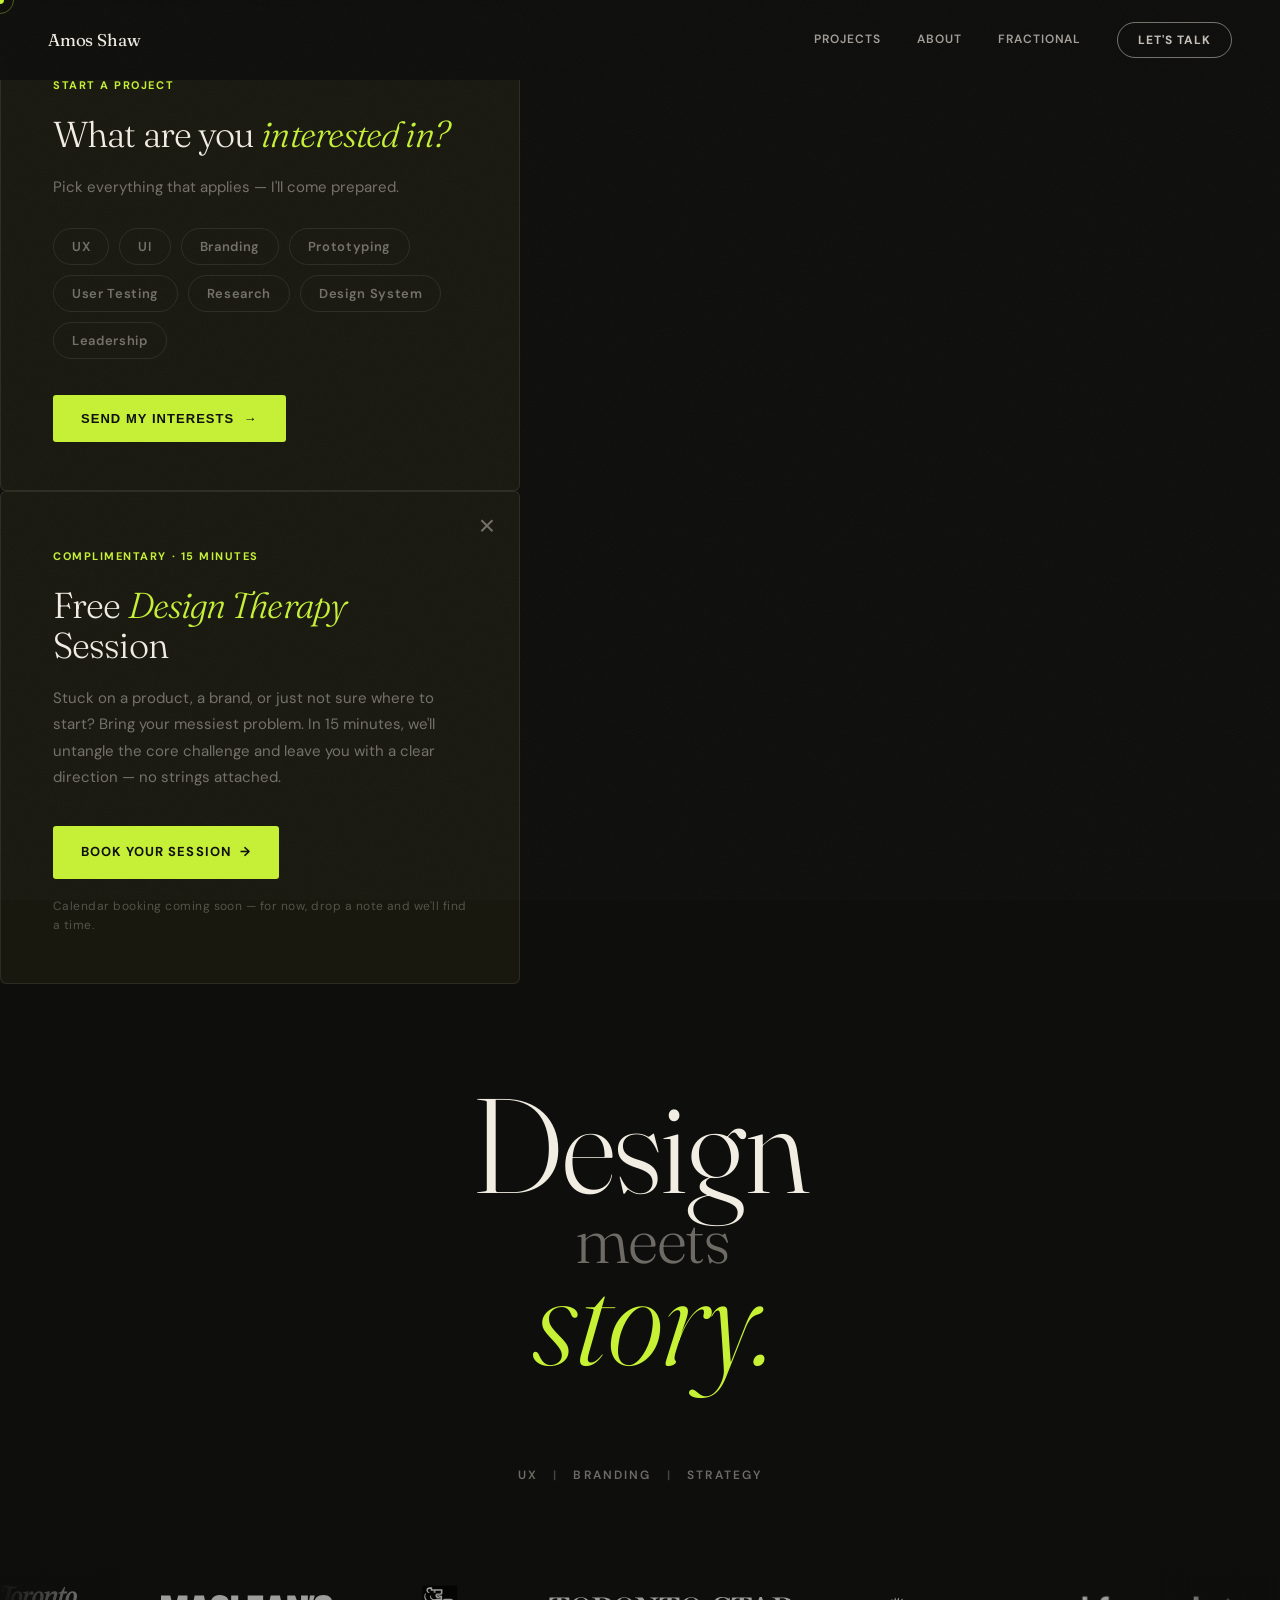
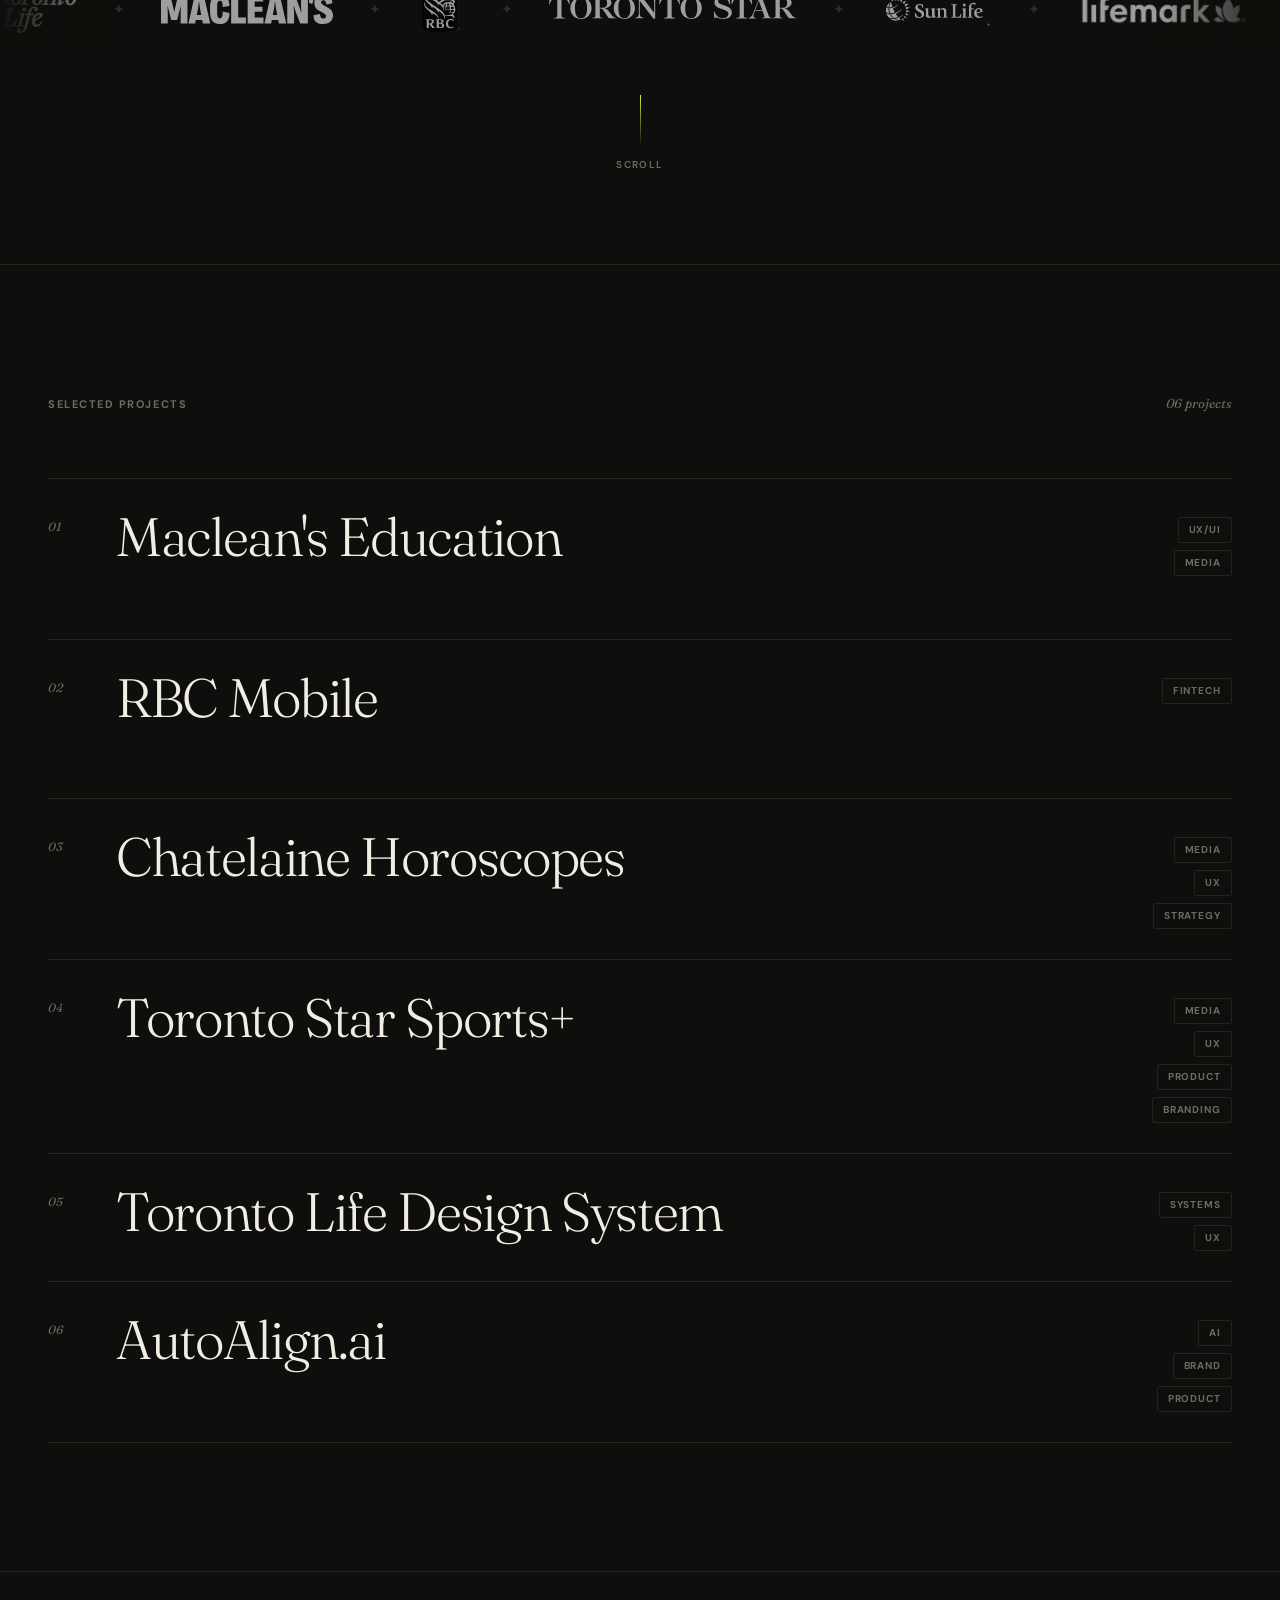
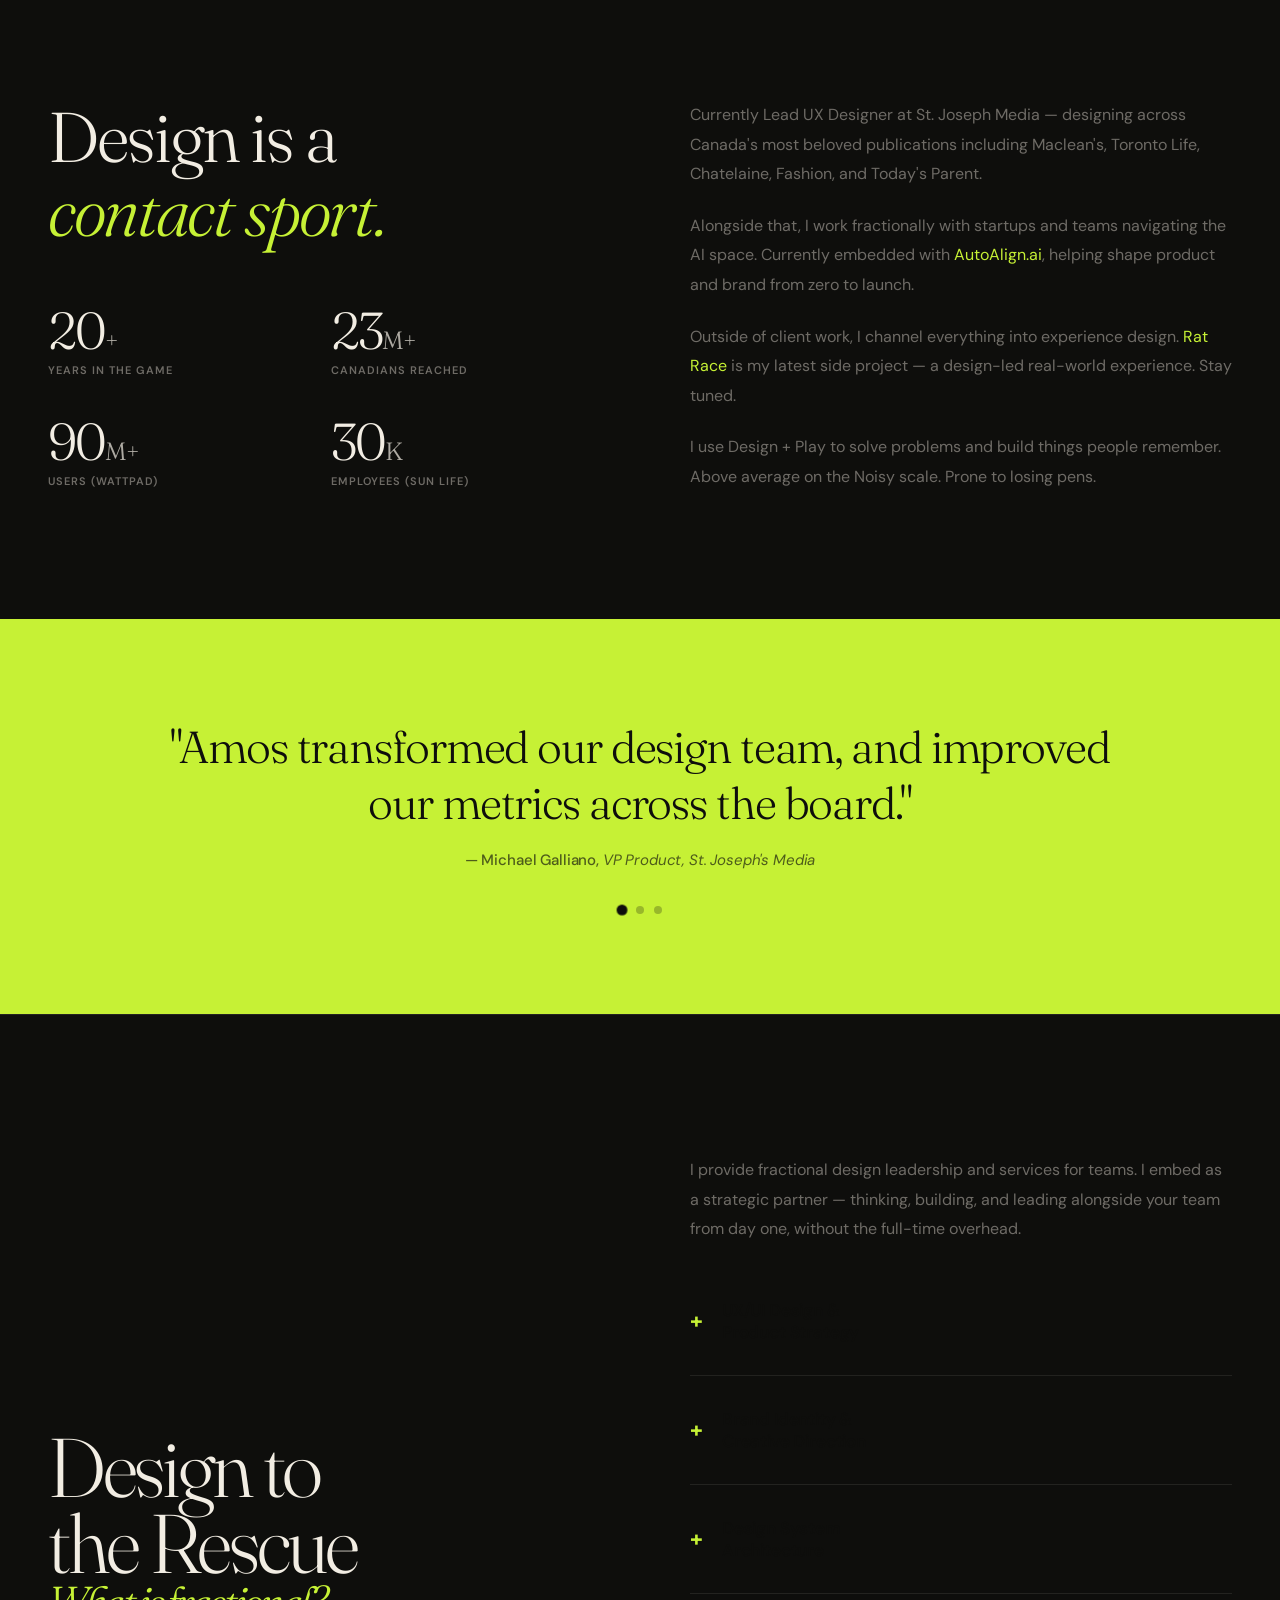
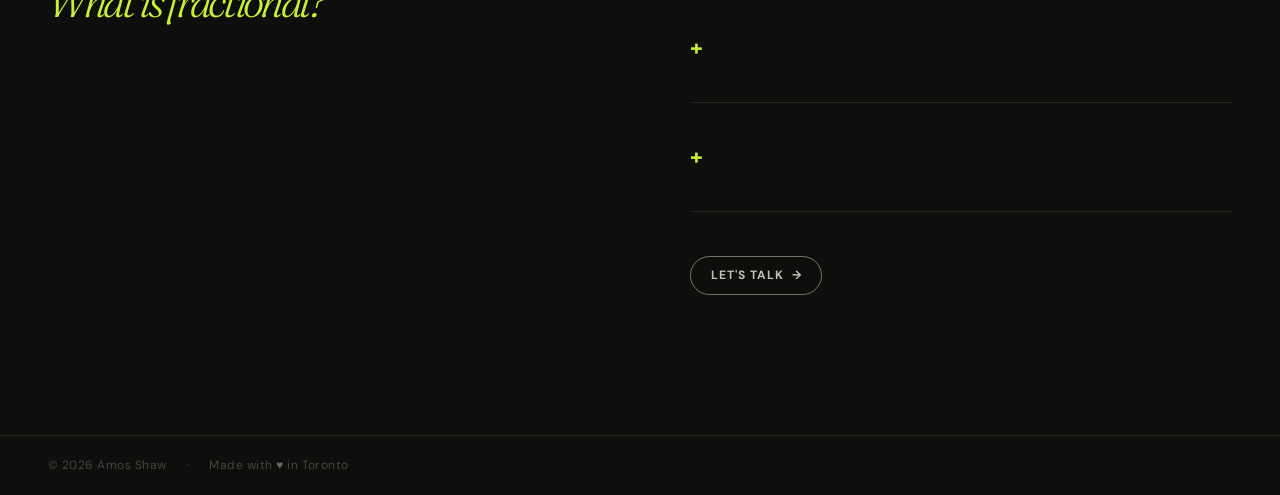
==== index.html @ 569da663 "Add files via upload" ====
<!DOCTYPE html>
<html lang="en">
<head>
  <meta charset="UTF-8">
  <meta name="viewport" content="width=device-width, initial-scale=1.0">
  <title>Amos Shaw — Design + Play</title>
  <link rel="preconnect" href="https://fonts.googleapis.com">
  <link rel="preconnect" href="https://fonts.gstatic.com" crossorigin>
  <link href="https://fonts.googleapis.com/css2?family=DM+Sans:ital,wght@0,300;0,400;0,500;0,600;0,700;1,400&family=Fraunces:ital,opsz,wght@0,9..144,200..900;1,9..144,200..900&display=swap" rel="stylesheet">

  <style>
    *, *::before, *::after { box-sizing: border-box; margin: 0; padding: 0; }

    :root {
      --bg:     #0E0E0C;
      --text:   #F2EDE3;
      --accent: #C6F135;
      --muted:  rgba(242, 237, 227, 0.42);
      --border: rgba(242, 237, 227, 0.09);
      --serif:  'Fraunces', serif;
      --sans:   'DM Sans', sans-serif;
    }

    html { scroll-behavior: smooth; }

    body {
      background: var(--bg);
      color: var(--text);
      font-family: var(--sans);
      font-size: 16px;
      line-height: 1.6;
      overflow-x: hidden;
      cursor: none;
    }

    /* ── Grain ──────────────────────────── */
    body::after {
      content: '';
      position: fixed;
      inset: 0;
      pointer-events: none;
      z-index: 9000;
      background-image: url("data:image/svg+xml,%3Csvg xmlns='http://www.w3.org/2000/svg' width='300' height='300'%3E%3Cfilter id='n'%3E%3CfeTurbulence type='fractalNoise' baseFrequency='0.85' numOctaves='4' stitchTiles='stitch'/%3E%3C/filter%3E%3Crect width='300' height='300' filter='url(%23n)' opacity='1'/%3E%3C/svg%3E");
      opacity: 0.04;
    }

    /* ── Cursor ─────────────────────────── */
    .cursor {
      width: 8px; height: 8px;
      background: var(--accent);
      border-radius: 50%;
      position: fixed; top: 0; left: 0;
      pointer-events: none;
      z-index: 9999;
      transform: translate(-50%, -50%);
      transition: width .2s, height .2s;
    }
    .cursor-ring {
      /* 25% smaller than before: 38→28, hover 60→45 */
      width: 28px; height: 28px;
      border: 1px solid rgba(198, 241, 53, 0.35);
      border-radius: 50%;
      position: fixed; top: 0; left: 0;
      pointer-events: none;
      z-index: 9998;
      transform: translate(-50%, -50%);
      transition: width .3s, height .3s, border-color .3s;
    }
    body.hovered .cursor      { width: 14px; height: 14px; }
    body.hovered .cursor-ring { width: 45px; height: 45px; border-color: var(--accent); }

    /* ── Nav ────────────────────────────── */
    nav {
      position: fixed;
      top: 0; left: 0; right: 0;
      z-index: 200;
      padding: 22px 48px;
      display: flex;
      justify-content: space-between;
      align-items: center;
      background: rgba(14,14,12,0.94);
      backdrop-filter: blur(14px);
      -webkit-backdrop-filter: blur(14px);
    }
    .nav-logo {
      font-family: var(--serif);
      font-size: 17px; font-weight: 400;
      letter-spacing: -.01em;
      color: var(--text);
      text-decoration: none;
    }
    .nav-right {
      display: flex;
      gap: 36px;
      align-items: center;
    }
    .nav-right a {
      color: rgba(242,237,227,.65);
      text-decoration: none;
      font-size: 12px; font-weight: 600;
      letter-spacing: .08em;
      text-transform: uppercase;
      transition: color .2s;
    }
    .nav-right a:hover { color: var(--text); }

    /* Hamburger — desktop hidden, mobile shown */
    .hamburger {
      display: none;
      flex-direction: column;
      justify-content: center;
      gap: 5px;
      background: none;
      border: none;
      cursor: none;
      padding: 4px;
      width: 32px; height: 32px;
    }
    .hamburger span {
      display: block;
      width: 22px; height: 1.5px;
      background: var(--text);
      transition: transform .35s cubic-bezier(.16,1,.3,1), opacity .25s;
    }
    .hamburger.open span:nth-child(1) { transform: translateY(6.5px) rotate(45deg); }
    .hamburger.open span:nth-child(2) { opacity: 0; transform: scaleX(0); }
    .hamburger.open span:nth-child(3) { transform: translateY(-6.5px) rotate(-45deg); }

    /* Mobile nav overlay */
    .mobile-nav {
      position: fixed;
      inset: 0;
      background: var(--bg);
      z-index: 190;
      display: flex;
      flex-direction: column;
      justify-content: center;
      align-items: flex-start;
      padding: 100px 40px 60px;
      gap: 8px;
      opacity: 0;
      pointer-events: none;
      transition: opacity .35s ease;
    }
    .mobile-nav.open { opacity: 1; pointer-events: all; }
    .mnav-link {
      font-family: var(--serif);
      font-size: clamp(40px, 12vw, 64px);
      font-weight: 300;
      letter-spacing: -.025em;
      line-height: 1.15;
      color: var(--text);
      text-decoration: none;
      background: none;
      border: none;
      cursor: none;
      padding: 0;
      transition: color .2s;
    }
    .mnav-link:hover { color: var(--accent); }
    .mnav-sub {
      margin-top: 40px;
      display: flex;
      flex-direction: column;
      gap: 14px;
      padding-top: 32px;
      border-top: 1px solid var(--border);
      width: 100%;
    }
    .mnav-sub-link {
      font-size: 13px; font-weight: 600;
      letter-spacing: .1em; text-transform: uppercase;
      color: var(--muted);
      text-decoration: none;
      background: none;
      border: none;
      cursor: none;
      padding: 0;
      text-align: left;
      transition: color .2s;
    }
    .mnav-sub-link:hover { color: var(--accent); }

    /* Gift box CTA */
      83%  { transform: rotate(-14deg); }
      87%  { transform: rotate(14deg); }
      91%  { transform: rotate(-9deg); }
      95%  { transform: rotate(5deg); }
      98%  { transform: rotate(-2deg); }
    }

    /* ── Modal ──────────────────────────── */
    .modal-overlay {
      position: fixed; inset: 0;
      background: rgba(14,14,12,.88);
      backdrop-filter: blur(12px);
      z-index: 8000;
      display: flex;
      align-items: center;
      justify-content: center;
      opacity: 0;
      pointer-events: none;
      transition: opacity .35s ease;
    }
    .modal-overlay.open {
      opacity: 1;
      pointer-events: all;
    }
    .modal-box {
      background: #18180F;
      border: 1px solid var(--border);
      border-radius: 6px;
      padding: 56px 52px 48px;
      max-width: 520px;
      width: 90%;
      position: relative;
      transform: translateY(20px);
      transition: transform .4s cubic-bezier(.16,1,.3,1);
    }
    .modal-overlay.open .modal-box { transform: translateY(0); }

    .modal-close {
      position: absolute; top: 20px; right: 24px;
      background: none; border: none; cursor: none;
      color: var(--muted);
      font-size: 28px; line-height: 1;
      transition: color .2s;
    }
    .modal-close:hover { color: var(--text); }

    .modal-tag {
      font-size: 11px; font-weight: 700;
      letter-spacing: .14em; text-transform: uppercase;
      color: var(--accent);
      margin-bottom: 20px;
    }
    .modal-title {
      font-family: var(--serif);
      font-size: 36px; font-weight: 300;
      letter-spacing: -.025em; line-height: 1.1;
      margin-bottom: 20px;
    }
    .modal-title em { font-style: italic; color: var(--accent); }
    .modal-body {
      font-size: 15px; color: var(--muted);
      line-height: 1.75;
      margin-bottom: 36px;
    }
    .modal-cta {
      display: inline-flex;
      align-items: center;
      gap: 12px;
      background: var(--accent);
      color: var(--bg);
      font-size: 13px; font-weight: 700;
      letter-spacing: .08em; text-transform: uppercase;
      text-decoration: none;
      padding: 16px 28px;
      border-radius: 3px;
      transition: gap .3s, transform .25s;
    }
    .modal-cta:hover { gap: 20px; transform: translateY(-2px); }
    .modal-note {
      margin-top: 18px;
      font-size: 12px;
      color: rgba(242,237,227,.28);
      letter-spacing: .04em;
    }

    /* ── Hero ───────────────────────────── */
    .hero {
      min-height: 100vh;
      position: relative;
      display: flex;
      flex-direction: column;
      justify-content: center;
      padding: 110px 48px 80px; /* top clears nav */
      max-width: 1280px;
      margin: 0 auto;
    }

    .hero-headline {
      font-family: var(--serif);
      font-weight: 300;
      letter-spacing: -.035em;
      text-align: center;
    }

    /* Each line clips its slide-up animation */
    .hero-headline .line {
      display: block;
      overflow: hidden;
      padding-bottom: 0.18em;
      margin-bottom: -0.13em;
    }
    .hero-headline .line-inner {
      display: block;
      transform: translateY(115%);
      animation: slideUp .9s cubic-bezier(.16,1,.3,1) forwards;
    }
    .hero-headline .line:nth-child(1) .line-inner { animation-delay: .1s; }
    .hero-headline .line:nth-child(2) .line-inner { animation-delay: .24s; }
    .hero-headline .line:nth-child(3) .line-inner { animation-delay: .38s; }

    @keyframes slideUp { to { transform: translateY(0); } }

    /* "Design" and the spinning word — big */
    .line-big { font-size: clamp(64px, 10.5vw, 148px); line-height: .88; }

    /* "meets" — pull hard against Design, shift right */
    .line-meets {
      font-size: clamp(32px, 5vw, 72px);
      line-height: .9;
      color: var(--muted);
      margin-top: calc(-0.3em + 8px);
    }
    .line-meets .line-inner { padding-left: 24px; }

    /* Third line (animated word) — pull up tight under meets, shift right */
    .hero-headline .line:nth-child(3) { margin-top: -0.22em; }
    .hero-headline .line:nth-child(3) .line-inner { padding-left: 24px; }

    /* Hero tagline — sits flush under the animated word */
    .hero-tagline {
      font-size: 12px;
      font-weight: 600;
      letter-spacing: .18em;
      text-transform: uppercase;
      color: var(--muted);
      margin-top: 14px;
      text-align: center;
      opacity: 0;
      animation: fadeIn .8s ease .7s forwards;
    }
    .hero-tagline span { color: rgba(242,237,227,.25); margin: 0 10px; }

    /* Rotating word */
    .word-spin {
      display: inline-block;
      overflow: hidden;
      /* 1.45em gives y/g/p descenders full room */
      height: 1.45em;
      vertical-align: bottom;
    }
    .word-spin-track {
      display: flex;
      flex-direction: column;
    }
    .word-spin-track span {
      display: block;
      /* must match .word-spin height so pixel-based JS translation is accurate */
      height: 1.45em;
      font-style: italic;
      color: var(--accent);
      line-height: 1;
      padding-top: 0;
    }

    /* ── Hero scroll prompt ─────────────── */
    .hero-scroll {
      display: flex;
      flex-direction: column;
      align-items: center;
      gap: 10px;
      margin-top: 48px;
      color: var(--muted);
      font-size: 10px;
      font-weight: 600;
      letter-spacing: .14em;
      text-transform: uppercase;
      opacity: 0;
      animation: fadeIn .8s ease 1s forwards;
    }
    .scroll-bar {
      width: 1px;
      height: 52px;
      background: linear-gradient(to bottom, var(--accent), transparent);
      animation: grow 2.2s ease-in-out infinite;
    }
    @keyframes grow {
      0%, 100% { transform: scaleY(1); opacity: .5; }
      50%       { transform: scaleY(1.4); opacity: 1; }
    }
    @keyframes fadeIn { to { opacity: 1; } }

    /* ── External link button ───────────── */
    .work-ext {
      display: inline-flex;
      align-items: center;
      justify-content: center;
      width: 36px; height: 36px;
      border: 1px solid var(--border);
      border-radius: 50%;
      color: var(--muted);
      text-decoration: none;
      font-size: 15px;
      line-height: 1;
      margin-top: 8px;
      transition: background .25s, border-color .25s, color .25s, transform .25s;
      flex-shrink: 0;
    }
    .work-ext:hover,
    .work-item:hover .work-ext {
      background: var(--accent);
      border-color: var(--accent);
      color: var(--bg);
      transform: rotate(-45deg);
    }

    /* ── Layout helpers ─────────────────── */
    .wrap {
      max-width: 1280px;
      margin: 0 auto;
      padding: 0 48px;
    }

    section {
      padding: 128px 0;
      border-top: 1px solid var(--border);
    }

    .section-head {
      display: flex;
      justify-content: space-between;
      align-items: baseline;
      margin-bottom: 64px;
    }
    .section-label {
      font-size: 11px; font-weight: 700;
      letter-spacing: .14em; text-transform: uppercase;
      color: var(--muted);
    }
    .section-aside {
      font-family: var(--serif);
      font-size: 13px; font-style: italic;
      color: var(--muted);
    }

    /* ── Projects list ──────────────────── */
    .work-list { list-style: none; }

    .work-item {
      position: relative;
      border-top: 1px solid var(--border);
      padding: 30px 0;
      display: grid;
      grid-template-columns: 44px 1fr auto;
      gap: 24px;
      align-items: start;
      transition: border-color .35s;
      overflow: hidden;
    }
    .work-item:last-child { border-bottom: 1px solid var(--border); }

    .work-item::before {
      content: '';
      position: absolute; inset: 0;
      background: linear-gradient(100deg, rgba(198,241,53,.04) 0%, transparent 60%);
      opacity: 0;
      transition: opacity .4s;
    }
    .work-item:hover { border-color: rgba(198, 241, 53, .25); }
    .work-item:hover::before { opacity: 1; }

    .work-num {
      font-family: var(--serif);
      font-size: 12px; font-style: italic;
      color: var(--muted);
      padding-top: 8px;
    }

    .work-name {
      font-family: var(--serif);
      font-size: clamp(30px, 4.5vw, 54px);
      font-weight: 300;
      letter-spacing: -.025em; line-height: 1.05;
      transition: color .3s;
    }
    .work-item:hover .work-name { color: var(--accent); }

    .work-blurb {
      font-size: 14px;
      color: var(--muted);
      max-width: 520px; line-height: 1.65;
      max-height: 0; overflow: hidden;
      opacity: 0;
      transition: max-height .45s ease, opacity .35s ease, margin .35s ease;
    }
    .work-item:hover .work-blurb {
      max-height: 80px;
      opacity: 1;
      margin-top: 14px;
    }

    /* Metric bar — accent bg, dark text */
    .work-stat {
      display: inline-flex;
      align-items: center;
      font-size: 12px; font-weight: 700;
      letter-spacing: .05em;
      background: var(--accent);
      color: var(--bg);
      padding: 5px 13px;
      border-radius: 3px;
      margin-top: 12px;
      opacity: 0;
      transform: translateY(6px);
      text-decoration: none;
      transition: opacity .35s ease .1s, transform .35s ease .1s, background .2s, color .2s;
    }
    .work-item:hover .work-stat { opacity: 1; transform: translateY(0); }
    /* Linked variant — "View Case Study" */
    a.work-stat:hover { background: var(--text); color: var(--bg); }

    .work-tags {
      display: flex; flex-direction: column;
      gap: 7px; padding-top: 8px;
      align-items: flex-end;
    }
    .tag {
      font-size: 10px; font-weight: 700;
      letter-spacing: .09em; text-transform: uppercase;
      color: var(--muted);
      border: 1px solid var(--border);
      padding: 4px 10px; border-radius: 2px;
      transition: color .3s, border-color .3s;
    }
    .work-item:hover .tag { color: var(--accent); border-color: rgba(198,241,53,.3); }

    /* ── About ──────────────────────────── */
    .about-grid {
      display: grid;
      grid-template-columns: 1fr 1fr;
      gap: 100px;
      align-items: start;
    }
    .about-hed {
      font-family: var(--serif);
      font-size: clamp(38px, 5.5vw, 72px);
      font-weight: 300; line-height: 1.05;
      letter-spacing: -.03em;
    }
    .about-hed em { font-style: italic; color: var(--accent); }

    .stats {
      margin-top: 56px;
      display: grid;
      grid-template-columns: 1fr 1fr;
      gap: 36px 24px;
    }
    .stat-n {
      font-family: var(--serif);
      font-size: 52px; font-weight: 300;
      letter-spacing: -.04em; line-height: 1;
    }
    .stat-n .stat-unit {
      font-size: 0.48em;
      letter-spacing: -.02em;
      vertical-align: baseline;
      opacity: 0.7;
    }
    .stat-l {
      font-size: 11px; font-weight: 600;
      letter-spacing: .09em; text-transform: uppercase;
      color: var(--muted); margin-top: 6px;
    }

    .about-body {
      font-size: 16px; color: var(--muted);
      line-height: 1.85;
    }
    .about-body p + p { margin-top: 22px; }
    .about-body strong { color: var(--text); font-weight: 600; }
    .about-intro {
      font-family: var(--serif);
      font-size: clamp(18px, 2vw, 22px);
      font-weight: 300; font-style: italic;
      line-height: 1.55; letter-spacing: -.01em;
      color: var(--text);
      margin-bottom: 28px;
    }

    /* ── Fractional section ─────────────── */
    #studio {
      display: flex;
      align-items: center;
      min-height: 80vh;
      padding: 140px 0;
    }
    #studio .wrap { width: 100%; }
    .studio-layout {
      display: grid;
      grid-template-columns: 1fr 1fr;
      gap: 100px;
      align-items: center;
    }
    .studio-hed {
      font-family: var(--serif);
      font-size: clamp(44px, 6.5vw, 88px);
      font-weight: 300;
      letter-spacing: -.04em; line-height: .92;
    }
    .studio-hed span {
      display: block;
      font-style: italic;
      color: var(--accent);
      font-size: .52em;
    }
    .studio-body {
      font-size: 16px; color: var(--muted);
      line-height: 1.85;
    }
    .services {
      margin-top: 36px;
      list-style: none;
      display: flex; flex-direction: column;
      gap: 14px;
    }
    .services li {
      display: flex;
      align-items: baseline;
      gap: 14px;
      font-size: 15px; color: var(--muted);
      border-bottom: 1px solid var(--border);
      padding-bottom: 14px;
      transition: color .25s;
    }
    .services li:hover { color: var(--text); }
    .services li .plus { color: var(--accent); font-weight: 800; }

    .cta-btn {
      display: inline-flex;
      align-items: center;
      gap: 10px;
      margin-top: 44px;
      font-family: var(--sans);
      font-size: 12px; font-weight: 700;
      letter-spacing: .08em; text-transform: uppercase;
      color: rgba(242,237,227,.8);
      background: none;
      border: 1px solid rgba(242,237,227,.45);
      padding: 9px 20px; border-radius: 100px;
      text-decoration: none;
      cursor: none;
      transition: border-color .25s, color .25s, background .25s, gap .25s;
    }
    .cta-btn:hover {
      border-color: var(--accent);
      color: var(--bg);
      background: var(--accent);
      gap: 14px;
    }

    /* ── Testimonial ────────────────────── */
    .testimonial-section {
      background: var(--accent);
      padding: 100px 0;
      border-top: none;
    }
    .testimonial-inner {
      /* 120px on large screens, scales down gracefully, min 24px on mobile */
      padding: 0 clamp(24px, 10vw, 120px);
      text-align: center;
    }
    .testimonial-quote {
      font-family: var(--serif);
      font-size: clamp(24px, 3.5vw, 48px);
      font-weight: 300;
      letter-spacing: -.025em;
      line-height: 1.25;
      color: var(--bg);
      quotes: none;
      margin-bottom: 36px;
    }
    .t-name {
      display: block;
      font-size: 18px;
      font-weight: 700;
      letter-spacing: -.01em;
      color: var(--bg);
    }
    .t-title {
      display: block;
      font-size: 13px;
      font-weight: 500;
      letter-spacing: .05em;
      color: rgba(14,14,12,.6);
      margin-top: 4px;
    }
    .t-company {
      display: block;
      font-family: var(--serif);
      font-size: 22px;
      font-weight: 400;
      font-style: italic;
      letter-spacing: -.015em;
      color: var(--bg);
      margin-top: 14px;
    }

    /* ── Testimonial Carousel ───────────── */
    .testimonial-carousel { position: relative; }
    .t-slide {
      display: none;
      animation: tFadeIn .5s ease forwards;
    }
    .t-slide.active { display: block; }
    @keyframes tFadeIn {
      from { opacity: 0; transform: translateY(8px); }
      to   { opacity: 1; transform: translateY(0); }
    }
    .t-attr {
      display: block;
      font-family: var(--sans);
      font-size: 15px;
      font-weight: 500;
      letter-spacing: -.01em;
      color: rgba(14,14,12,.65);
      margin-top: 20px;
    }
    .t-attr em { font-style: italic; font-weight: 400; }
    .t-dots {
      display: flex;
      gap: 10px;
      justify-content: center;
      margin-top: 32px;
    }
    .t-dot {
      width: 8px; height: 8px;
      border-radius: 50%;
      background: rgba(14,14,12,.25);
      border: none;
      cursor: pointer;
      padding: 0;
      transition: background .3s, transform .3s;
    }
    .t-dot.active {
      background: var(--bg);
      transform: scale(1.35);
    }

    /* ── Fractional Services ────────────── */
    .service-item { list-style: none; border-bottom: 1px solid rgba(14,14,12,.15); }
    .service-item:first-child { border-top: 1px solid rgba(14,14,12,.15); }
    .service-toggle {
      width: 100%;
      display: flex;
      align-items: center;
      gap: 12px;
      background: none;
      border: none;
      color: var(--bg);
      font-family: var(--sans);
      font-size: 17px;
      font-weight: 600;
      letter-spacing: -.01em;
      padding: 18px 0;
      cursor: pointer;
      text-align: left;
      transition: opacity .2s;
    }
    .service-toggle:hover { opacity: .7; }
    .service-toggle .plus {
      font-size: 22px;
      font-weight: 300;
      line-height: 1;
      color: var(--bg);
      transition: transform .3s, color .3s;
      display: inline-block;
      width: 20px;
      flex-shrink: 0;
    }
    .service-item.open .plus { transform: rotate(45deg); }
    .service-detail {
      max-height: 0;
      overflow: hidden;
      transition: max-height .4s ease, padding .3s ease;
      padding-bottom: 0;
    }
    .service-item.open .service-detail {
      max-height: 200px;
      padding-bottom: 20px;
    }
    .service-detail p {
      font-size: 15px;
      line-height: 1.65;
      color: rgba(14,14,12,.8);
      margin-bottom: 10px;
    }
    .service-output {
      display: inline-block;
      font-size: 12px;
      font-weight: 600;
      letter-spacing: .06em;
      text-transform: uppercase;
      color: var(--bg);
      opacity: .5;
    }

    /* ── Footer ─────────────────────────── */
    footer {
      border-top: 1px solid var(--border);
      padding: 20px 0;
    }
    .footer-line {
      display: flex;
      gap: 20px;
      align-items: center;
      flex-wrap: wrap;
      font-size: 12px;
      color: rgba(242,237,227,.25);
      letter-spacing: .04em;
    }
    .footer-heart { color: rgba(242,237,227,.4); }

    /* ── Scroll reveal ──────────────────── */
    .reveal {
      opacity: 0;
      transform: translateY(28px);
      transition: opacity .8s ease, transform .8s ease;
    }
    .reveal.in { opacity: 1; transform: none; }

    /* ── Let's Talk button ──────────────── */
    .lets-talk-btn {
      background: none;
      border: 1px solid rgba(242,237,227,.45);
      color: rgba(242,237,227,.8);
      padding: 9px 20px;
      border-radius: 100px;
      font-family: var(--sans);
      font-size: 12px; font-weight: 700;
      letter-spacing: .08em; text-transform: uppercase;
      cursor: none;
      transition: border-color .25s, color .25s, background .25s;
    }
    .lets-talk-btn:hover {
      border-color: var(--accent);
      color: var(--bg);
      background: var(--accent);
    }

    /* ── Intake form ────────────────────── */
    .intake-grid {
      display: flex;
      flex-wrap: wrap;
      gap: 10px;
      margin: 28px 0 36px;
    }
    .itag {
      background: none;
      border: 1px solid var(--border);
      color: var(--muted);
      padding: 9px 18px;
      border-radius: 100px;
      font-family: var(--sans);
      font-size: 13px; font-weight: 600;
      letter-spacing: .05em;
      cursor: none;
      transition: border-color .2s, color .2s, background .2s;
    }
    .itag:hover  { border-color: rgba(198,241,53,.4); color: var(--text); }
    .itag.on     { background: var(--accent); border-color: var(--accent); color: var(--bg); }
    .intake-confirm {
      display: none;
      text-align: center;
      padding: 20px 0 8px;
    }
    .intake-confirm .confirm-icon { font-size: 40px; margin-bottom: 16px; }
    .intake-confirm h3 {
      font-family: var(--serif);
      font-size: 28px; font-weight: 300;
      letter-spacing: -.02em; margin-bottom: 10px;
    }
    .intake-confirm h3 em { font-style: italic; color: var(--accent); }
    .intake-confirm p { font-size: 14px; color: var(--muted); line-height: 1.7; }
    .intake-error {
      font-size: 12px; color: #ff6b6b;
      margin-top: -24px; margin-bottom: 16px;
      display: none;
    }

    /* ── Logo ticker ────────────────────── */
    .logo-ticker {
      width: 100vw;
      position: relative;
      left: 50%;
      transform: translateX(-50%);
      overflow: hidden;
      margin-top: 86px;
      padding: 14px 0;
      opacity: 0;
      animation: fadeIn .8s ease .9s forwards;
    }
    .logo-ticker::before,
    .logo-ticker::after {
      content: '';
      position: absolute;
      top: 0; bottom: 0;
      width: 120px;
      z-index: 2;
      pointer-events: none;
    }
    .logo-ticker::before {
      left: 0;
      background: linear-gradient(to right, var(--bg), transparent);
    }
    .logo-ticker::after {
      right: 0;
      background: linear-gradient(to left, var(--bg), transparent);
    }
    .logo-track {
      display: flex;
      align-items: center;
      gap: 0;
      width: max-content;
      animation: tickerRoll 28s linear infinite;
    }
    .logo-track:hover { animation-play-state: paused; }
    @keyframes tickerRoll {
      0%   { transform: translateX(0); }
      100% { transform: translateX(-50%); }
    }
    .logo-link {
      display: flex;
      align-items: center;
      flex-shrink: 0;
      text-decoration: none;
    }
    .logo-link:hover .logo-item { opacity: 1; }
    .logo-item {
      height: 38px;
      width: auto;
      flex-shrink: 0;
      display: block;
      opacity: 0.6;
      transition: opacity .25s;
    }
    .logo-sep {
      color: rgba(242,237,227,.15);
      font-size: 14px;
      flex-shrink: 0;
      margin: 0 36px;
    }

    /* ── Work actions (dual buttons) ────── */
    .work-actions {
      display: flex;
      flex-wrap: wrap;
      gap: 8px;
      margin-top: 12px;
      opacity: 0;
      transform: translateY(6px);
      transition: opacity .35s ease .1s, transform .35s ease .1s;
    }
    .work-item:hover .work-actions { opacity: 1; transform: translateY(0); }
    /* Stat inside actions — reset its own animation since parent handles it */
    .work-actions .work-stat {
      margin-top: 0;
      opacity: 1;
      transform: none;
      transition: background .2s, color .2s, border-color .2s;
    }
    .work-stat--ghost {
      background: none !important;
      border: 1px solid rgba(198,241,53,.45);
      color: var(--accent) !important;
    }
    .work-stat--ghost:hover {
      background: rgba(198,241,53,.12) !important;
    }

    /* ── Mobile ─────────────────────────── */
    @media (max-width: 768px) {
      nav { padding: 18px 24px; }
      .nav-right { display: none; }
      .hamburger { display: flex; }
      .hero {
        justify-content: flex-start;
        padding: 210px 24px 100px;
      }
      .hero-scroll {
        position: absolute;
        bottom: 36px;
        left: 0; right: 0;
        align-items: center;
        margin-top: 0;
      }
      .wrap { padding: 0 24px; }
      section { padding: 88px 0; }
      .about-grid, .studio-layout { grid-template-columns: 1fr; gap: 52px; }
      .work-item { grid-template-columns: 36px 1fr; }
      .work-tags { display: none; }
      .testimonial-inner { padding: 0 clamp(16px, 6vw, 80px); }
    }
  </style>
</head>
<body>

  <div class="cursor"      id="cursor"></div>
  <div class="cursor-ring" id="ring"></div>

  <!-- ── Intake Modal ──────────────────── -->
  <div class="modal-overlay" id="intakeModal">
    <div class="modal-box">
      <button class="modal-close" id="intakeClose" aria-label="Close">×</button>

      <!-- Form state -->
      <div id="intakeForm">
        <p class="modal-tag">Start a Project</p>
        <h2 class="modal-title">What are you <em>interested in?</em></h2>
        <p class="modal-body" style="margin-bottom:0">Pick everything that applies — I'll come prepared.</p>
        <div class="intake-grid">
          <button class="itag">UX</button>
          <button class="itag">UI</button>
          <button class="itag">Branding</button>
          <button class="itag">Prototyping</button>
          <button class="itag">User Testing</button>
          <button class="itag">Research</button>
          <button class="itag">Design System</button>
          <button class="itag">Leadership</button>
        </div>
        <p class="intake-error" id="intakeError">Please select at least one area.</p>
        <button class="modal-cta" id="intakeSubmit" style="border:none;cursor:none;">
          Send my interests &nbsp;→
        </button>
      </div>

      <!-- Confirmation state -->
      <div class="intake-confirm" id="intakeConfirm">
        <div class="confirm-icon">✦</div>
        <h3>You're in good <em>hands.</em></h3>
        <p>Your email client should be open — just hit send and I'll be in touch within 24 hours. Looking forward to it.</p>
      </div>
    </div>
  </div>

  <!-- ── Design Therapy Modal ─────────── -->
  <div class="modal-overlay" id="modal">
    <div class="modal-box">
      <button class="modal-close" id="modalClose" aria-label="Close">×</button>
      <p class="modal-tag">Complimentary · 15 Minutes</p>
      <h2 class="modal-title">Free <em>Design Therapy</em> Session</h2>
      <p class="modal-body">
        Stuck on a product, a brand, or just not sure where to start? Bring your messiest problem. In 15 minutes, we'll untangle the core challenge and leave you with a clear direction — no strings attached.
      </p>
      <a href="mailto:amos@warshawskis.com?subject=Design%20Therapy%20Session&body=Hi%20Amos%2C%20I%27d%20love%20to%20book%20a%20free%2015-min%20Design%20Therapy%20session!" class="modal-cta">
        Book your session &nbsp;→
      </a>
      <p class="modal-note">Calendar booking coming soon — for now, drop a note and we'll find a time.</p>
    </div>
  </div>

  <!-- ── Mobile nav overlay ───────────── -->
  <div class="mobile-nav" id="mobileNav">
    <a href="#work"   class="mnav-link" data-close>Projects</a>
    <a href="#about"  class="mnav-link" data-close>About</a>
    <a href="#studio" class="mnav-link" data-close>Fractional</a>
    <div class="mnav-sub">
      <button class="mnav-sub-link" id="mobileLetsTalk" data-close>Let's Talk →</button>
    </div>
  </div>

  <!-- ── Nav ──────────────────────────── -->
  <nav>
    <a href="#" class="nav-logo">Amos Shaw</a>
    <div class="nav-right">
      <a href="#work">Projects</a>
      <a href="#about">About</a>
      <a href="#studio">Fractional</a>
      <button class="lets-talk-btn" id="letsTalkBtn" aria-label="Start a project">Let's Talk</button>
    </div>
    <button class="hamburger" id="hamburger" aria-label="Menu">
      <span></span><span></span><span></span>
    </button>
  </nav>

  <!-- ── Hero ─────────────────────────── -->
  <div class="hero">
    <h1 class="hero-headline">
      <span class="line line-big">
        <span class="line-inner">Design</span>
      </span>
      <span class="line line-meets">
        <span class="line-inner">meets</span>
      </span>
      <span class="line line-big">
        <span class="line-inner">
          <span class="word-spin" id="spinner" aria-label="play">
            <span class="word-spin-track" id="spinTrack">
              <span>play.</span>
              <span>story.</span>
              <span>craft.</span>
              <span>care.</span>
              <span>play.</span><!-- duplicate for seamless reset -->
            </span>
          </span>
        </span>
      </span>
    </h1>

    <p class="hero-tagline">UX <span>|</span> Branding <span>|</span> Strategy</p>

    <!-- Logo ticker -->
    <div class="logo-ticker" aria-hidden="true">
      <div class="logo-track">
        <!-- set 1 -->
        <a class="logo-link" href="https://torontolife.com" target="_blank" rel="noopener"><img class="logo-item" style="height:48px" src="[data-uri]" alt="Toronto Life"></a><span class="logo-sep">✦</span>
        <a class="logo-link" href="https://macleans.ca" target="_blank" rel="noopener"><img class="logo-item" style="height:29px" src="[data-uri]" alt="Maclean's"></a><span class="logo-sep">✦</span>
        <a class="logo-link" href="https://www.rbc.com" target="_blank" rel="noopener"><img class="logo-item" style="height:48px" src="[data-uri]" alt="RBC"></a><span class="logo-sep">✦</span>
        <a class="logo-link" href="https://www.thestar.com" target="_blank" rel="noopener"><img class="logo-item" style="height:24px" src="[data-uri]" alt="Toronto Star"></a><span class="logo-sep">✦</span>
        <a class="logo-link" href="https://www.sunlife.ca" target="_blank" rel="noopener"><img class="logo-item" src="[data-uri]" alt="Sun Life"></a><span class="logo-sep">✦</span>
        <a class="logo-link" href="https://www.lifemark.ca" target="_blank" rel="noopener"><img class="logo-item" src="[data-uri]" alt="Lifemark"></a><span class="logo-sep">✦</span>
        <a class="logo-link" href="https://www.cbc.ca" target="_blank" rel="noopener"><img class="logo-item" src="[data-uri]" alt="CBC"></a><span class="logo-sep">✦</span>
        <a class="logo-link" href="https://www.wattpad.com" target="_blank" rel="noopener"><img class="logo-item" src="[data-uri]" alt="Wattpad"></a><span class="logo-sep">✦</span>
        <a class="logo-link" href="https://tineye.com" target="_blank" rel="noopener"><img class="logo-item" src="[data-uri]" alt="TinEye"></a><span class="logo-sep">✦</span>
        <!-- set 2 — duplicate for seamless loop -->
        <a class="logo-link" href="https://torontolife.com" target="_blank" rel="noopener"><img class="logo-item" style="height:48px" src="[data-uri]" alt="Toronto Life"></a><span class="logo-sep">✦</span>
        <a class="logo-link" href="https://macleans.ca" target="_blank" rel="noopener"><img class="logo-item" style="height:29px" src="[data-uri]" alt="Maclean's"></a><span class="logo-sep">✦</span>
        <a class="logo-link" href="https://www.rbc.com" target="_blank" rel="noopener"><img class="logo-item" style="height:48px" src="[data-uri]" alt="RBC"></a><span class="logo-sep">✦</span>
        <a class="logo-link" href="https://www.thestar.com" target="_blank" rel="noopener"><img class="logo-item" style="height:24px" src="[data-uri]" alt="Toronto Star"></a><span class="logo-sep">✦</span>
        <a class="logo-link" href="https://www.sunlife.ca" target="_blank" rel="noopener"><img class="logo-item" src="[data-uri]" alt="Sun Life"></a><span class="logo-sep">✦</span>
        <a class="logo-link" href="https://www.lifemark.ca" target="_blank" rel="noopener"><img class="logo-item" src="[data-uri]" alt="Lifemark"></a><span class="logo-sep">✦</span>
        <a class="logo-link" href="https://www.cbc.ca" target="_blank" rel="noopener"><img class="logo-item" src="[data-uri]" alt="CBC"></a><span class="logo-sep">✦</span>
        <a class="logo-link" href="https://www.wattpad.com" target="_blank" rel="noopener"><img class="logo-item" src="[data-uri]" alt="Wattpad"></a><span class="logo-sep">✦</span>
        <a class="logo-link" href="https://tineye.com" target="_blank" rel="noopener"><img class="logo-item" src="[data-uri]" alt="TinEye"></a><span class="logo-sep">✦</span>
      </div>
    </div>

    <div class="hero-scroll" aria-hidden="true">
      <div class="scroll-bar"></div>
      <span>Scroll</span>
    </div>
  </div>

  <!-- ── Projects ──────────────────────── -->
  <section id="work">
    <div class="wrap">
      <div class="section-head reveal">
        <span class="section-label">Selected Projects</span>
        <span class="section-aside">06 projects</span>
      </div>

      <ul class="work-list">

        <li class="work-item reveal">
          <span class="work-num">01</span>
          <div>
            <h2 class="work-name">Maclean's Education</h2>
            <p class="work-blurb">Turned Canada's most iconic magazine brand into an immersive e-learning platform for students and educators.</p>
            <div class="work-actions">
              <a class="work-stat" href="https://warshawskis24.github.io/macleans-EDU-casestudy/#1" target="_blank" rel="noopener">View Case Study →</a>
              <a class="work-stat work-stat--ghost" href="https://macleans.ca/education/" target="_blank" rel="noopener">Visit Site ↗</a>
            </div>
          </div>
          <div class="work-tags">
            <span class="tag">UX/UI</span>
            <span class="tag">Media</span>
          </div>
        </li>

        <li class="work-item reveal">
          <span class="work-num">02</span>
          <div>
            <h2 class="work-name">RBC Mobile</h2>
            <p class="work-blurb">Redesigned a core fintech product to make credit data genuinely readable and actionable for millions of Canadians.</p>
            <a class="work-stat" href="https://uxfol.io/home/portfolios/warshawskis/p/02aa1126" target="_blank" rel="noopener">View Case Study →</a>
          </div>
          <div class="work-tags">
            <span class="tag">FinTech</span>
          </div>
        </li>

        <li class="work-item reveal">
          <span class="work-num">03</span>
          <div>
            <h2 class="work-name">Chatelaine Horoscopes</h2>
            <p class="work-blurb">Reimagined a beloved editorial feature as a digital-first interactive experience that readers couldn't stop coming back to.</p>
            <p class="work-stat">↑ PPS 1.2 → 2.0+</p>
          </div>
          <div class="work-tags">
            <span class="tag">Media</span>
            <span class="tag">UX</span>
            <span class="tag">Strategy</span>
          </div>
        </li>

        <li class="work-item reveal">
          <span class="work-num">04</span>
          <div>
            <h2 class="work-name">Toronto Star Sports+</h2>
            <p class="work-blurb">Redesigned a premium sports experience from scratch — 42 new pages, dramatically more time spent and traffic earned.</p>
            <a class="work-stat" href="https://uxfol.io/home/portfolios/warshawskis/p/048f12ad" target="_blank" rel="noopener">View Case Study →</a>
          </div>
          <div class="work-tags">
            <span class="tag">Media</span>
            <span class="tag">UX</span>
            <span class="tag">Product</span>
            <span class="tag">Branding</span>
          </div>
        </li>

        <li class="work-item reveal">
          <span class="work-num">05</span>
          <div>
            <h2 class="work-name">Toronto Life Design System</h2>
            <p class="work-blurb">Built and scaled a multi-brand design system across SJC Media's portfolio — cutting dev time while measurably lifting engagement.</p>
          </div>
          <div class="work-tags">
            <span class="tag">Systems</span>
            <span class="tag">UX</span>
          </div>
        </li>

        <li class="work-item reveal">
          <span class="work-num">06</span>
          <div>
            <h2 class="work-name">AutoAlign.ai</h2>
            <p class="work-blurb">End-to-end product design for an AI-powered onboarding and team alignment platform — from zero to launch as sole design lead.</p>
            <div class="work-actions">
              <a class="work-stat" href="https://www.autoalign.ai/" target="_blank" rel="noopener">Visit Site ↗</a>
            </div>
          </div>
          <div class="work-tags">
            <span class="tag">AI</span>
            <span class="tag">Brand</span>
            <span class="tag">Product</span>
          </div>
        </li>

      </ul>
    </div>
  </section>

  <!-- ── About ─────────────────────────── -->
  <section id="about">
    <div class="wrap">
      <div class="about-grid">

        <div class="reveal">
          <h2 class="about-hed">Design is a<br><em>contact sport.</em></h2>
          <div class="stats">
            <div>
              <div class="stat-n" data-count="20" data-suffix="+">
                <span class="stat-digit">0</span><span class="stat-unit">+</span>
              </div>
              <div class="stat-l">Years in the game</div>
            </div>
            <div>
              <div class="stat-n" data-count="23" data-suffix="M+">
                <span class="stat-digit">0</span><span class="stat-unit">M+</span>
              </div>
              <div class="stat-l">Canadians reached</div>
            </div>
            <div>
              <div class="stat-n" data-count="90" data-suffix="M+">
                <span class="stat-digit">0</span><span class="stat-unit">M+</span>
              </div>
              <div class="stat-l">Users (Wattpad)</div>
            </div>
            <div>
              <div class="stat-n" data-count="30" data-suffix="K">
                <span class="stat-digit">0</span><span class="stat-unit">K</span>
              </div>
              <div class="stat-l">Employees (Sun Life)</div>
            </div>
          </div>
        </div>

        <div class="about-body reveal">
          <p>Currently Lead UX Designer at St. Joseph Media — designing across Canada's most beloved publications including Maclean's, Toronto Life, Chatelaine, Fashion, and Today's Parent.</p>
          <p>Alongside that, I work fractionally with startups and teams navigating the AI space. Currently embedded with <a href="https://autoalign.ai" target="_blank" rel="noopener" style="color:var(--accent);text-decoration:none;">AutoAlign.ai</a>, helping shape product and brand from zero to launch.</p>
          <p>Outside of client work, I channel everything into experience design. <a href="#" target="_blank" rel="noopener" style="color:var(--accent);text-decoration:none;">Rat Race</a> is my latest side project — a design-led real-world experience. Stay tuned.</p>
          <p>I use Design + Play to solve problems and build things people remember. Above average on the Noisy scale. Prone to losing pens.</p>
        </div>

      </div>
    </div>
  </section>

  <!-- ── Testimonial ──────────────────────── -->
  <section class="testimonial-section">
    <div class="wrap">
      <div class="testimonial-inner">
        <div class="testimonial-carousel">
          <blockquote class="testimonial-quote t-slide active">"Amos transformed our design team, and improved our metrics across the board."<span class="t-attr">— Michael Galliano, <em>VP Product, St. Joseph's Media</em></span></blockquote>
          <blockquote class="testimonial-quote t-slide">"Amos was able to take our complex requirements and synthesize it into a clean, hi-fidelity prototype. Saved us so much dev effort."<span class="t-attr">— Dan Adamson, <em>CEO, AutoAlign</em></span></blockquote>
          <blockquote class="testimonial-quote t-slide">"Amos always manages to add a little bit of sparkle to every single experience he puts his hands on."<span class="t-attr">— Kelly Payne, <em>VP Product, Toronto Star</em></span></blockquote>
        </div>
        <div class="t-dots">
          <button class="t-dot active" aria-label="Testimonial 1"></button>
          <button class="t-dot" aria-label="Testimonial 2"></button>
          <button class="t-dot" aria-label="Testimonial 3"></button>
        </div>
      </div>
    </div>
  </section>

  <!-- ── Fractional ─────────────────────── -->
  <section id="studio">
    <div class="wrap">
      <div class="studio-layout">

        <div class="reveal">
          <h2 class="studio-hed">
            Design to<br>the Rescue
            <span>What is fractional?</span>
          </h2>
        </div>

        <div class="reveal">
          <p class="studio-body">I provide fractional design leadership and services for teams. I embed as a strategic partner — thinking, building, and leading alongside your team from day one, without the full-time overhead.</p>

          <ul class="services">
            <li class="service-item">
              <button class="service-toggle"><span class="plus">+</span> UX/UI Design &amp; Product Strategy</button>
              <div class="service-detail"><p>From research to developer-ready interfaces. I map user flows, validate concepts fast, and deliver screens that move.</p><span class="service-output">Output: UX audit · wireframes · hi-fi prototype</span></div>
            </li>
            <li class="service-item">
              <button class="service-toggle"><span class="plus">+</span> Brand Identity &amp; Creative Direction</button>
              <div class="service-detail"><p>Building the visual and verbal language of your brand — from logo systems to full creative playbooks teams actually use.</p><span class="service-output">Output: brand guide · logo suite · creative direction</span></div>
            </li>
            <li class="service-item">
              <button class="service-toggle"><span class="plus">+</span> Design System Architecture</button>
              <div class="service-detail"><p>Scalable, documented component libraries that cut dev time and keep your product consistent at scale.</p><span class="service-output">Output: component library · Figma tokens · governance guide</span></div>
            </li>
            <li class="service-item">
              <button class="service-toggle"><span class="plus">+</span> Team Leadership &amp; Mentorship</button>
              <div class="service-detail"><p>Embedded design leadership without the full-time cost. I build process, grow talent, and align design with product goals.</p><span class="service-output">Output: design process doc · critique frameworks · team rituals</span></div>
            </li>
            <li class="service-item">
              <button class="service-toggle"><span class="plus">+</span> Design Sprints &amp; Workshop Facilitation</button>
              <div class="service-detail"><p>Fast, structured sessions that align teams and unlock solutions in days, not months.</p><span class="service-output">Output: sprint report · concept prototypes · decision frameworks</span></div>
            </li>
          </ul>

          <a href="mailto:amos@warshawskis.com" class="cta-btn">
            Let's talk &nbsp;→
          </a>
        </div>

      </div>
    </div>
  </section>

  <!-- ── Footer ────────────────────────── -->
  <footer>
    <div class="wrap">
      <div class="footer-line">
        <span>© 2026 Amos Shaw</span>
        <span>·</span>
        <span>Made with <span class="footer-heart">♥</span> in Toronto</span>
      </div>
    </div>
  </footer>

  <script>
    // ── Cursor ─────────────────────────────────────────────
    const cur  = document.getElementById('cursor');
    const ring = document.getElementById('ring');
    let mx = 0, my = 0, rx = 0, ry = 0;

    document.addEventListener('mousemove', e => {
      mx = e.clientX; my = e.clientY;
      cur.style.left = mx + 'px';
      cur.style.top  = my + 'px';
    });

    (function tick() {
      rx += (mx - rx) * .11;
      ry += (my - ry) * .11;
      ring.style.left = rx + 'px';
      ring.style.top  = ry + 'px';
      requestAnimationFrame(tick);
    })();

    document.querySelectorAll('a, .work-item, button, .services li').forEach(el => {
      el.addEventListener('mouseenter', () => document.body.classList.add('hovered'));
      el.addEventListener('mouseleave', () => document.body.classList.remove('hovered'));
    });

    // ── Intake modal ───────────────────────────────────────
    const intakeModal   = document.getElementById('intakeModal');
    const letsTalkBtn   = document.getElementById('letsTalkBtn');
    const intakeClose   = document.getElementById('intakeClose');
    const intakeSubmit  = document.getElementById('intakeSubmit');
    const intakeTags    = document.querySelectorAll('.itag');
    const intakeConfirm = document.getElementById('intakeConfirm');
    const intakeForm    = document.getElementById('intakeForm');
    const intakeError   = document.getElementById('intakeError');

    function openIntake() {
      // Reset state each time
      intakeForm.style.display = 'block';
      intakeConfirm.style.display = 'none';
      intakeTags.forEach(t => t.classList.remove('on'));
      intakeError.style.display = 'none';
      intakeModal.classList.add('open');
    }

    letsTalkBtn.addEventListener('click', openIntake);
    intakeClose.addEventListener('click', () => intakeModal.classList.remove('open'));
    intakeModal.addEventListener('click', e => {
      if (e.target === intakeModal) intakeModal.classList.remove('open');
    });

    intakeTags.forEach(tag => {
      tag.addEventListener('click', () => {
        tag.classList.toggle('on');
        intakeError.style.display = 'none';
      });
    });

    intakeSubmit.addEventListener('click', () => {
      const selected = [...intakeTags]
        .filter(t => t.classList.contains('on'))
        .map(t => t.textContent.trim());

      if (selected.length === 0) {
        intakeError.style.display = 'block';
        return;
      }

      const subject = encodeURIComponent('Portfolio Inquiry — ' + selected.join(', '));
      const body    = encodeURIComponent(
        'Hi Amos,\n\nI found your portfolio and I\'m interested in:\n\n  • ' +
        selected.join('\n  • ') +
        '\n\nLet\'s connect!\n\n[Your name & contact here]'
      );
      window.open(`mailto:amos@warshawskis.com?subject=${subject}&body=${body}`);

      // Show confirmation
      intakeForm.style.display = 'none';
      intakeConfirm.style.display = 'block';
    });

    // ── Design Therapy modal ───────────────────────────────
    const modal      = document.getElementById('modal');
    const modalClose = document.getElementById('modalClose');

    modalClose.addEventListener('click', () => modal.classList.remove('open'));
    modal.addEventListener('click', e => {
      if (e.target === modal) modal.classList.remove('open');
    });

    document.addEventListener('keydown', e => {
      if (e.key === 'Escape') {
        modal.classList.remove('open');
        intakeModal.classList.remove('open');
      }
    });

    // ── Word spinner ───────────────────────────────────────
    const track = document.getElementById('spinTrack');
    const words  = track.querySelectorAll('span');
    let   idx    = 0;
    let   spanPx = 0; // measured pixel height of each span

    function sizeSpinner() {
      const h = words[0].getBoundingClientRect().height;
      if (h > 0) {
        spanPx = h;
        document.getElementById('spinner').style.height = h + 'px';
      }
    }
    window.addEventListener('load',   sizeSpinner);
    window.addEventListener('resize', sizeSpinner);
    // Measure after fonts have loaded
    document.fonts ? document.fonts.ready.then(sizeSpinner) : setTimeout(sizeSpinner, 400);
    setTimeout(sizeSpinner, 600); // fallback

    setInterval(() => {
      idx++;
      if (idx >= words.length - 1) {
        setTimeout(() => {
          track.style.transition = 'none';
          track.style.transform  = 'translateY(0)';
          idx = 0;
        }, 750);
      }
      track.style.transition = 'transform .75s cubic-bezier(.76,0,.24,1)';
      // Use measured pixels so translation exactly matches span height
      const offset = spanPx > 0 ? `${idx * spanPx}px` : `${idx * 1.45}em`;
      track.style.transform  = `translateY(-${offset})`;
    }, 2600);

    // ── Scroll reveal ──────────────────────────────────────
    const obs = new IntersectionObserver(entries => {
      entries.forEach((entry, i) => {
        if (entry.isIntersecting) {
          entry.target.style.transitionDelay = (i * 60) + 'ms';
          entry.target.classList.add('in');
          obs.unobserve(entry.target);
        }
      });
    }, { threshold: 0.08 });

    document.querySelectorAll('.reveal').forEach(el => obs.observe(el));

    // ── Stat count-up ──────────────────────────────────────
    function animateCount(el) {
      const target = parseInt(el.dataset.count, 10);
      const digitEl = el.querySelector('.stat-digit');
      if (!digitEl || el.dataset.animated) return;
      el.dataset.animated = 'true';
      const duration = 1400;
      const start = performance.now();
      function step(now) {
        const p = Math.min((now - start) / duration, 1);
        // Ease out cubic
        const eased = 1 - Math.pow(1 - p, 3);
        digitEl.textContent = Math.round(eased * target);
        if (p < 1) requestAnimationFrame(step);
        else digitEl.textContent = target;
      }
      requestAnimationFrame(step);
    }

    const statObs = new IntersectionObserver(entries => {
      entries.forEach(entry => {
        if (entry.isIntersecting) {
          animateCount(entry.target);
          statObs.unobserve(entry.target);
        }
      });
    }, { threshold: 0.4 });

    document.querySelectorAll('.stat-n[data-count]').forEach(el => statObs.observe(el));

    // Stagger work items
    document.querySelectorAll('.work-item').forEach((el, i) => {
      el.style.transitionDelay = (i * 55) + 'ms';
    });

    // ── Hamburger / mobile nav ─────────────────────────────
    const hamburger = document.getElementById('hamburger');
    const mobileNav = document.getElementById('mobileNav');

    function toggleMobileNav(open) {
      hamburger.classList.toggle('open', open);
      mobileNav.classList.toggle('open', open);
      document.body.style.overflow = open ? 'hidden' : '';
    }

    hamburger.addEventListener('click', () => {
      toggleMobileNav(!mobileNav.classList.contains('open'));
    });

    // Close on any link/button inside the overlay
    mobileNav.querySelectorAll('[data-close]').forEach(el => {
      el.addEventListener('click', () => toggleMobileNav(false));
    });

    // Mobile Let's Talk → opens intake modal
    document.getElementById('mobileLetsTalk').addEventListener('click', () => {
      toggleMobileNav(false);
      openIntake();
    });

    // Also close mobile nav on Escape
    document.addEventListener('keydown', e => {
      if (e.key === 'Escape') toggleMobileNav(false);
    });

    // ── Testimonial Carousel ───────────────────────────────
    (function() {
      const slides = document.querySelectorAll('.t-slide');
      const dots   = document.querySelectorAll('.t-dot');
      let current  = 0;
      let timer;

      function goTo(idx) {
        slides[current].classList.remove('active');
        dots[current].classList.remove('active');
        current = (idx + slides.length) % slides.length;
        slides[current].classList.add('active');
        dots[current].classList.add('active');
      }

      function autoAdvance() {
        timer = setInterval(() => goTo(current + 1), 5000);
      }

      dots.forEach((dot, i) => {
        dot.addEventListener('click', () => {
          clearInterval(timer);
          goTo(i);
          autoAdvance();
        });
      });

      autoAdvance();
    })();

    // ── Expandable Fractional Services ────────────────────
    document.querySelectorAll('.service-toggle').forEach(btn => {
      btn.addEventListener('click', () => {
        const item = btn.closest('.service-item');
        const isOpen = item.classList.contains('open');
        // close all
        document.querySelectorAll('.service-item.open').forEach(el => el.classList.remove('open'));
        // open this one if it was closed
        if (!isOpen) item.classList.add('open');
      });
    });
  </script>
</body>
</html>
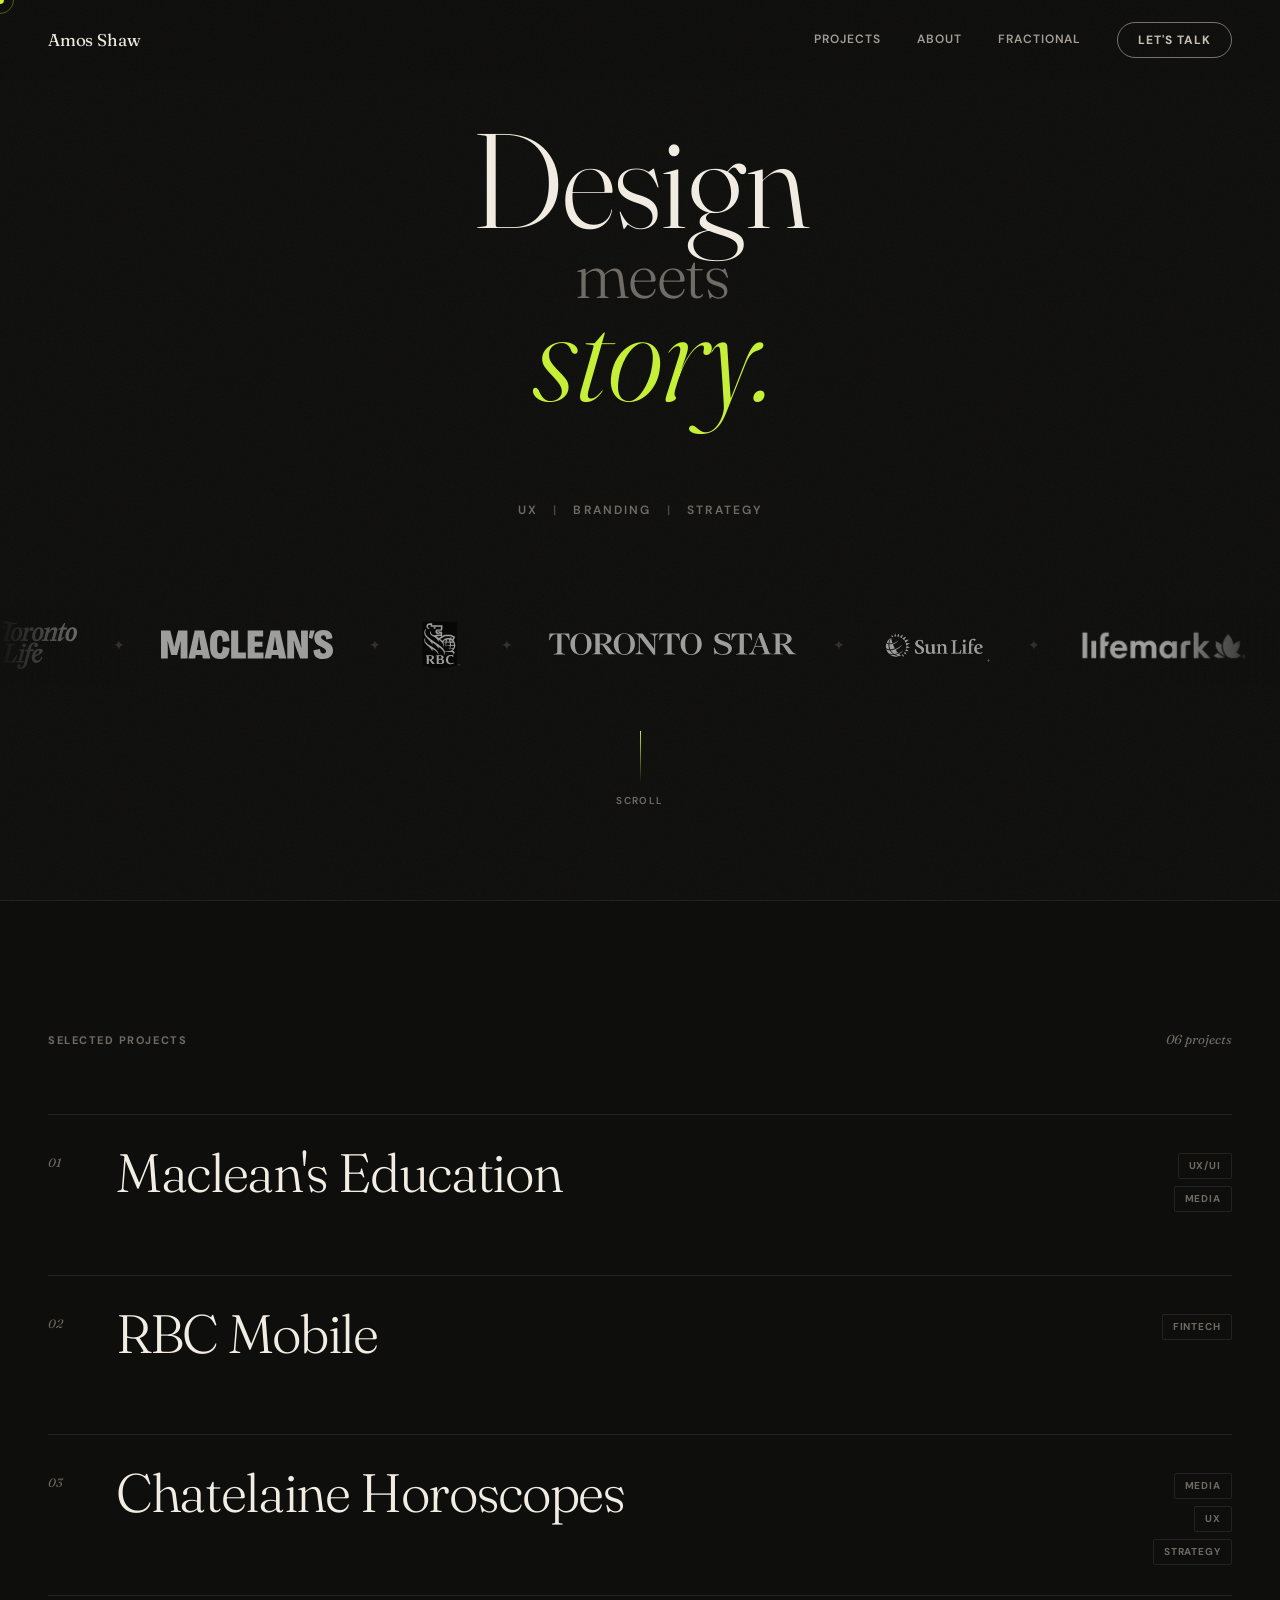
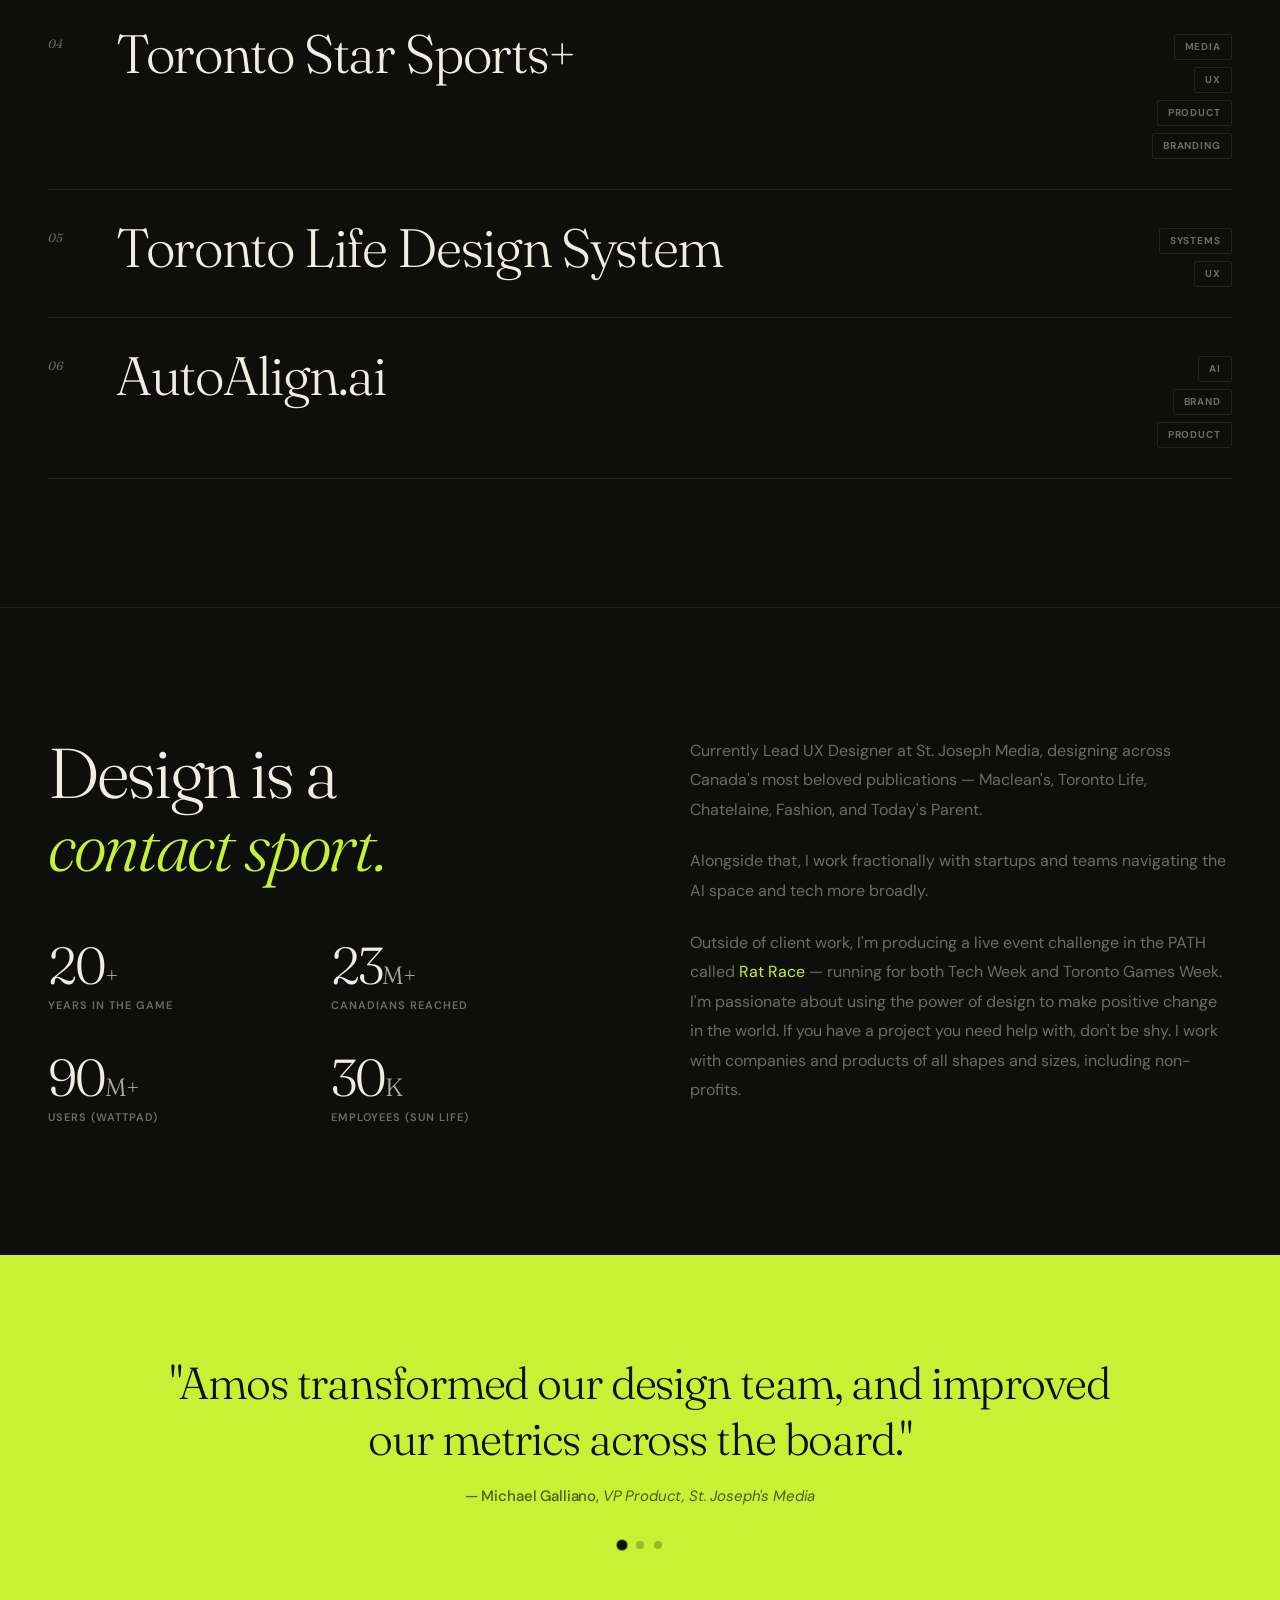
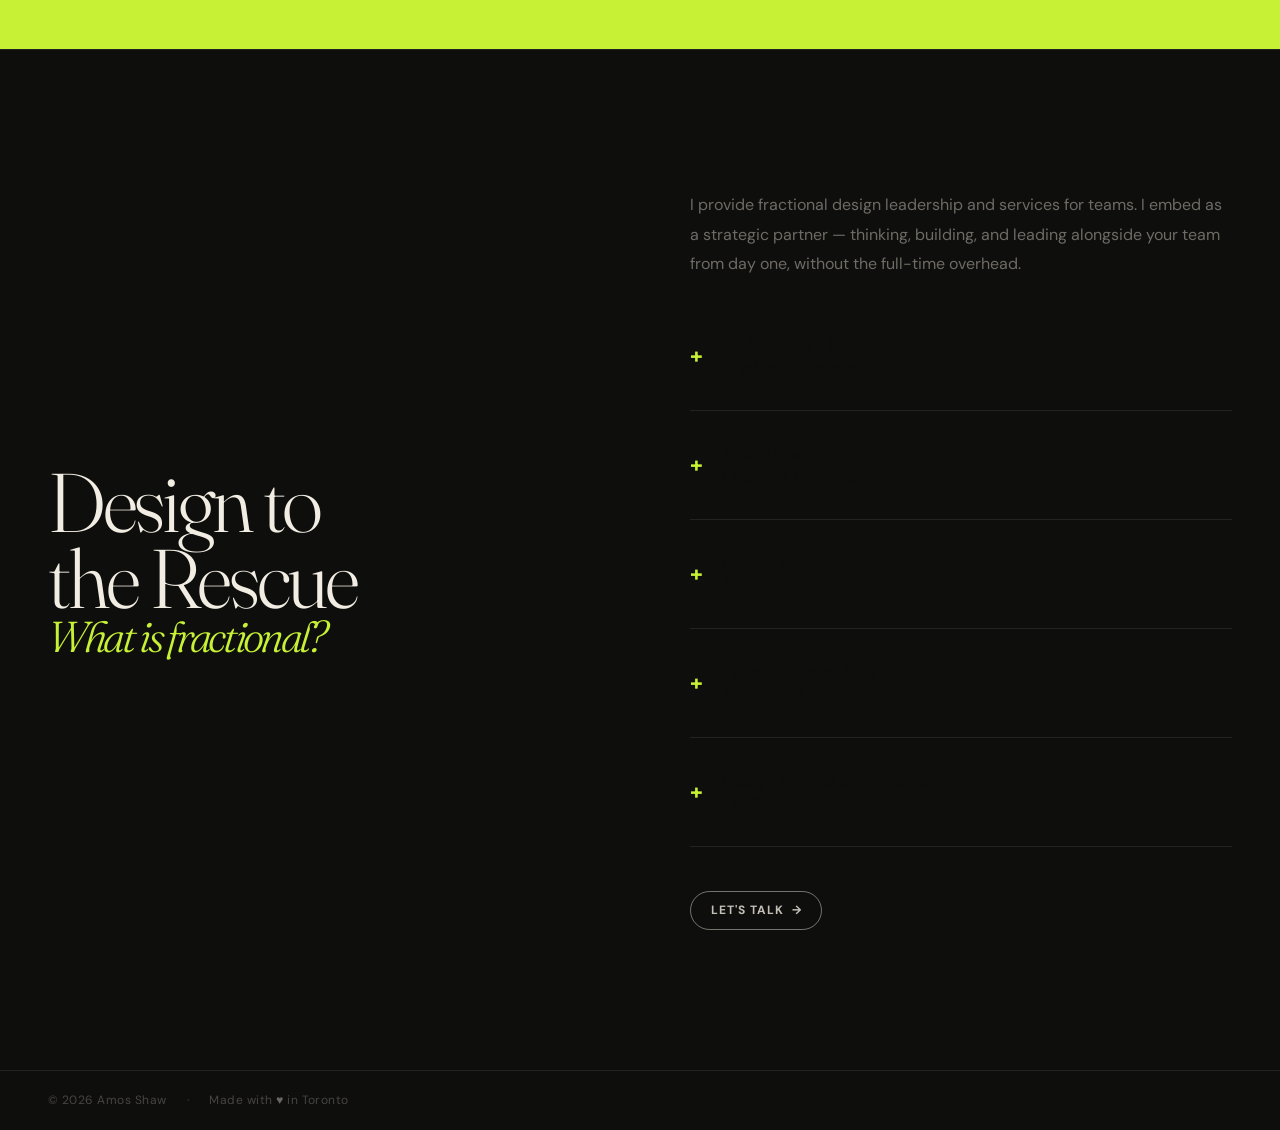
==== commit 1f5ce405: "Add files via upload" ====
--- a/index.html
+++ b/index.html
@@ -191,20 +191,21 @@
 
     /* ── Modal ──────────────────────────── */
     .modal-overlay {
+      display: none;
       position: fixed; inset: 0;
       background: rgba(14,14,12,.88);
       backdrop-filter: blur(12px);
       z-index: 8000;
-      display: flex;
       align-items: center;
       justify-content: center;
-      opacity: 0;
-      pointer-events: none;
-      transition: opacity .35s ease;
     }
     .modal-overlay.open {
-      opacity: 1;
-      pointer-events: all;
+      display: flex !important;
+      animation: modalIn .35s ease forwards;
+    }
+    @keyframes modalIn {
+      from { opacity: 0; }
+      to   { opacity: 1; }
     }
     .modal-box {
       background: #18180F;
@@ -214,10 +215,12 @@
       max-width: 520px;
       width: 90%;
       position: relative;
-      transform: translateY(20px);
-      transition: transform .4s cubic-bezier(.16,1,.3,1);
-    }
-    .modal-overlay.open .modal-box { transform: translateY(0); }
+      animation: modalSlideIn .4s cubic-bezier(.16,1,.3,1) forwards;
+    }
+    @keyframes modalSlideIn {
+      from { transform: translateY(20px); opacity: 0; }
+      to   { transform: translateY(0);    opacity: 1; }
+    }
 
     .modal-close {
       position: absolute; top: 20px; right: 24px;
@@ -1001,7 +1004,7 @@
   <div class="cursor-ring" id="ring"></div>
 
   <!-- ── Intake Modal ──────────────────── -->
-  <div class="modal-overlay" id="intakeModal">
+  <div class="modal-overlay" id="intakeModal" style="display:none">
     <div class="modal-box">
       <button class="modal-close" id="intakeClose" aria-label="Close">×</button>
 
@@ -1036,7 +1039,7 @@
   </div>
 
   <!-- ── Design Therapy Modal ─────────── -->
-  <div class="modal-overlay" id="modal">
+  <div class="modal-overlay" id="modal" style="display:none">
     <div class="modal-box">
       <button class="modal-close" id="modalClose" aria-label="Close">×</button>
       <p class="modal-tag">Complimentary · 15 Minutes</p>
@@ -1268,10 +1271,9 @@
         </div>
 
         <div class="about-body reveal">
-          <p>Currently Lead UX Designer at St. Joseph Media — designing across Canada's most beloved publications including Maclean's, Toronto Life, Chatelaine, Fashion, and Today's Parent.</p>
-          <p>Alongside that, I work fractionally with startups and teams navigating the AI space. Currently embedded with <a href="https://autoalign.ai" target="_blank" rel="noopener" style="color:var(--accent);text-decoration:none;">AutoAlign.ai</a>, helping shape product and brand from zero to launch.</p>
-          <p>Outside of client work, I channel everything into experience design. <a href="#" target="_blank" rel="noopener" style="color:var(--accent);text-decoration:none;">Rat Race</a> is my latest side project — a design-led real-world experience. Stay tuned.</p>
-          <p>I use Design + Play to solve problems and build things people remember. Above average on the Noisy scale. Prone to losing pens.</p>
+          <p>Currently Lead UX Designer at St. Joseph Media, designing across Canada's most beloved publications — Maclean's, Toronto Life, Chatelaine, Fashion, and Today's Parent.</p>
+          <p>Alongside that, I work fractionally with startups and teams navigating the AI space and tech more broadly.</p>
+          <p>Outside of client work, I'm producing a live event challenge in the PATH called <a href="https://lu.ma/zaozpkdu" target="_blank" rel="noopener" style="color:var(--accent);text-decoration:none;">Rat Race</a> — running for both Tech Week and Toronto Games Week. I'm passionate about using the power of design to make positive change in the world. If you have a project you need help with, don't be shy. I work with companies and products of all shapes and sizes, including non-profits.</p>
         </div>
 
       </div>
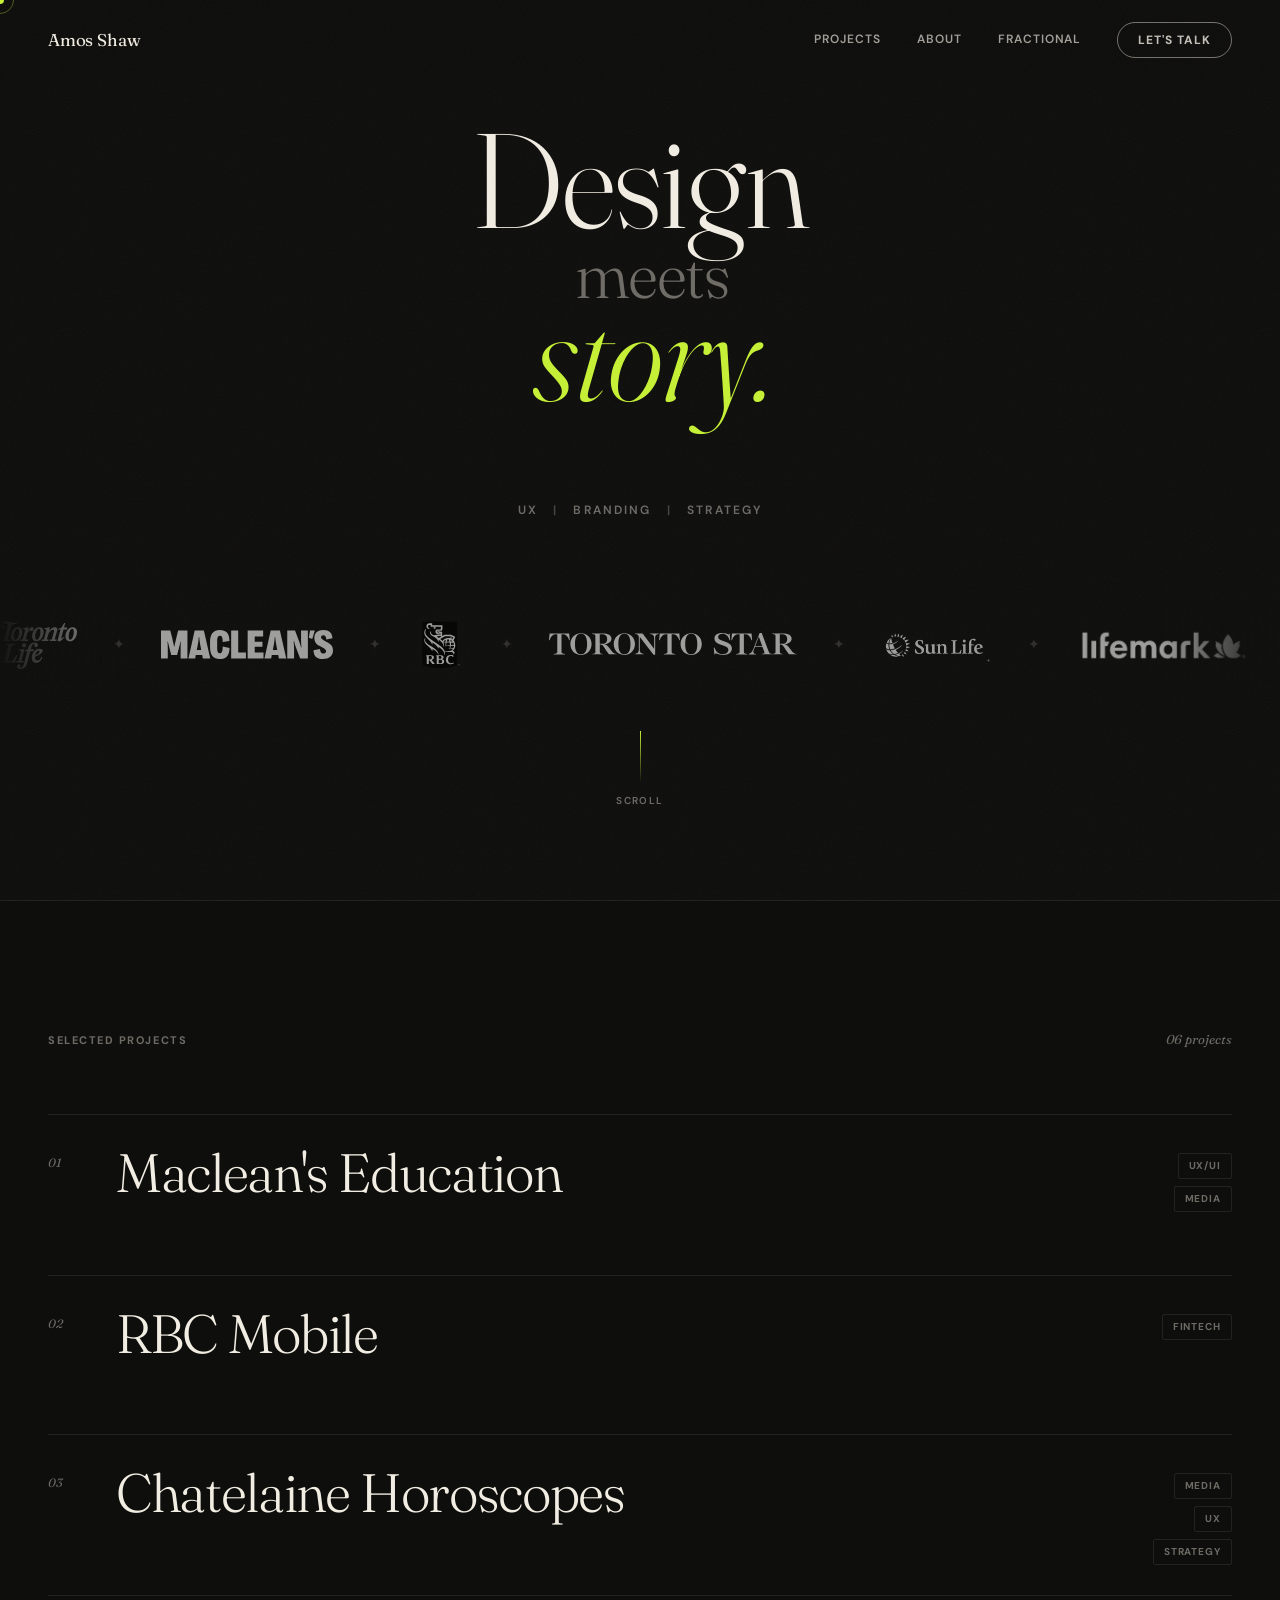
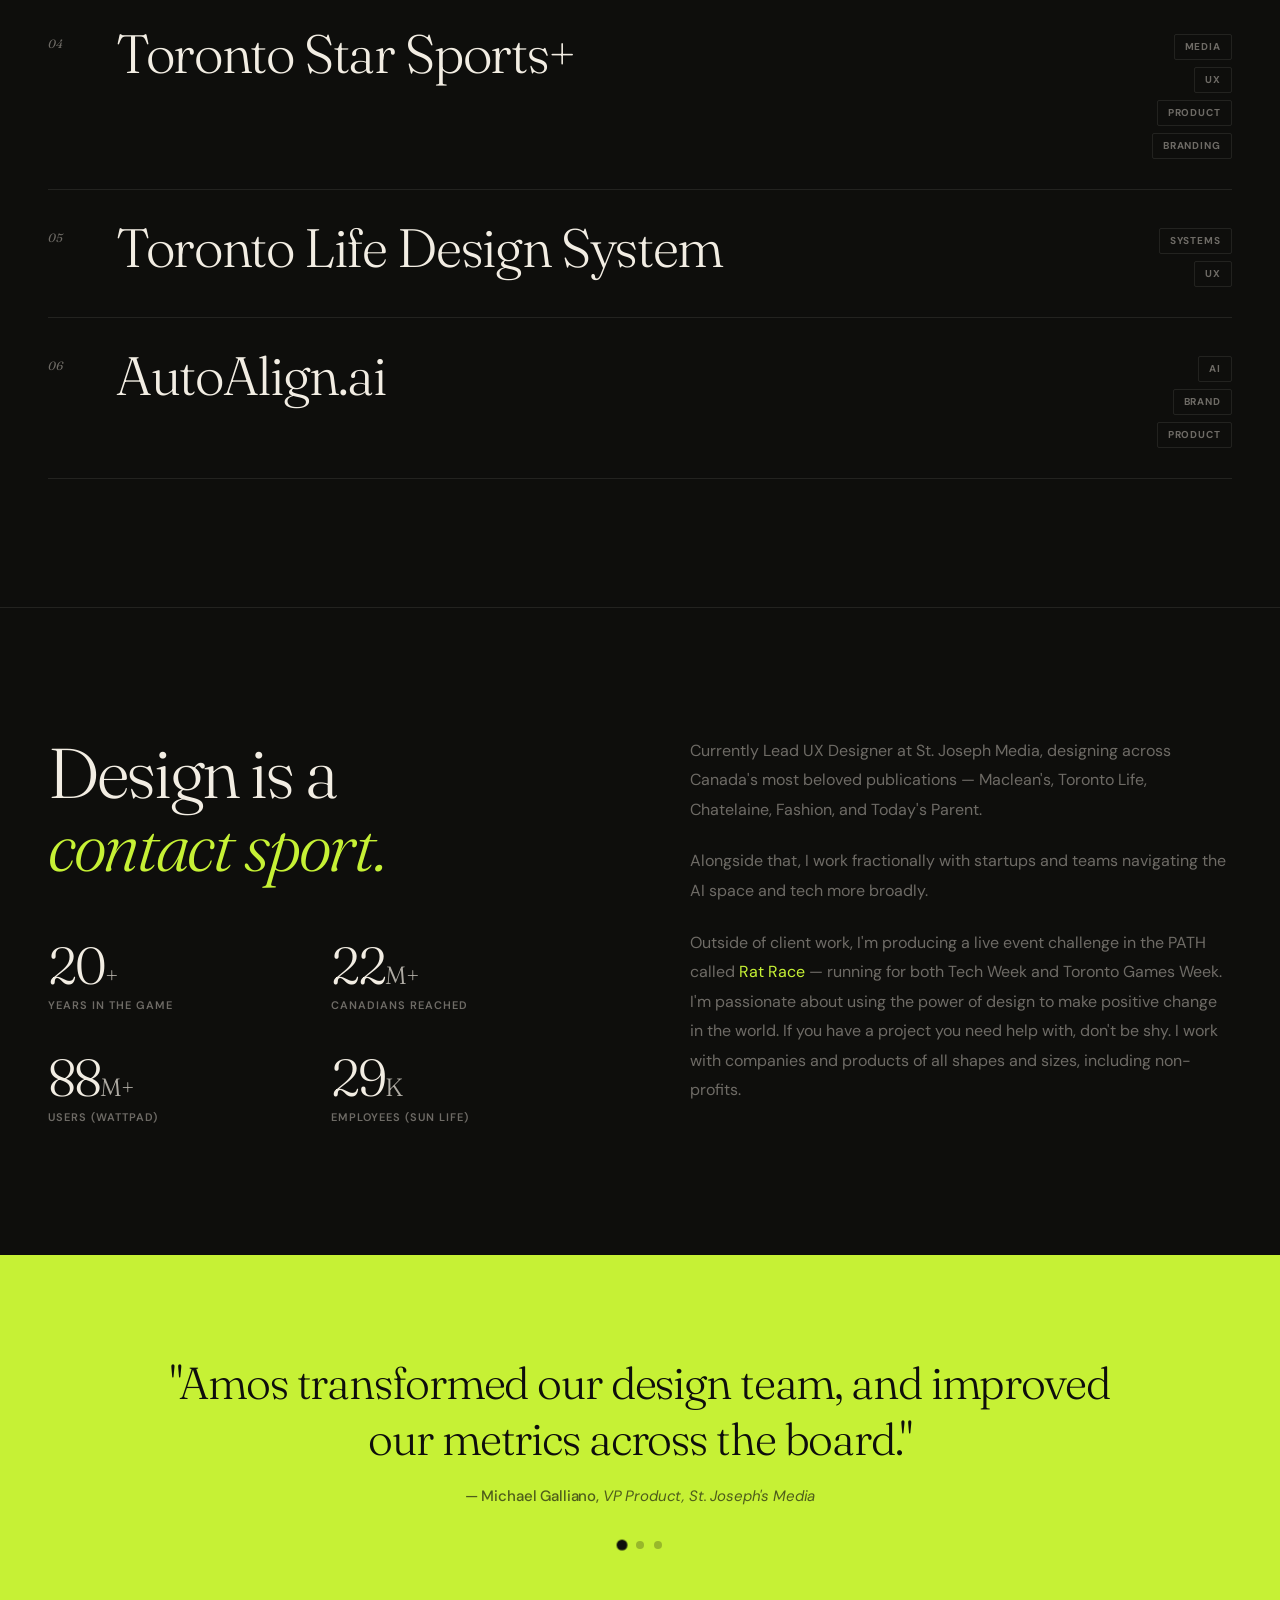
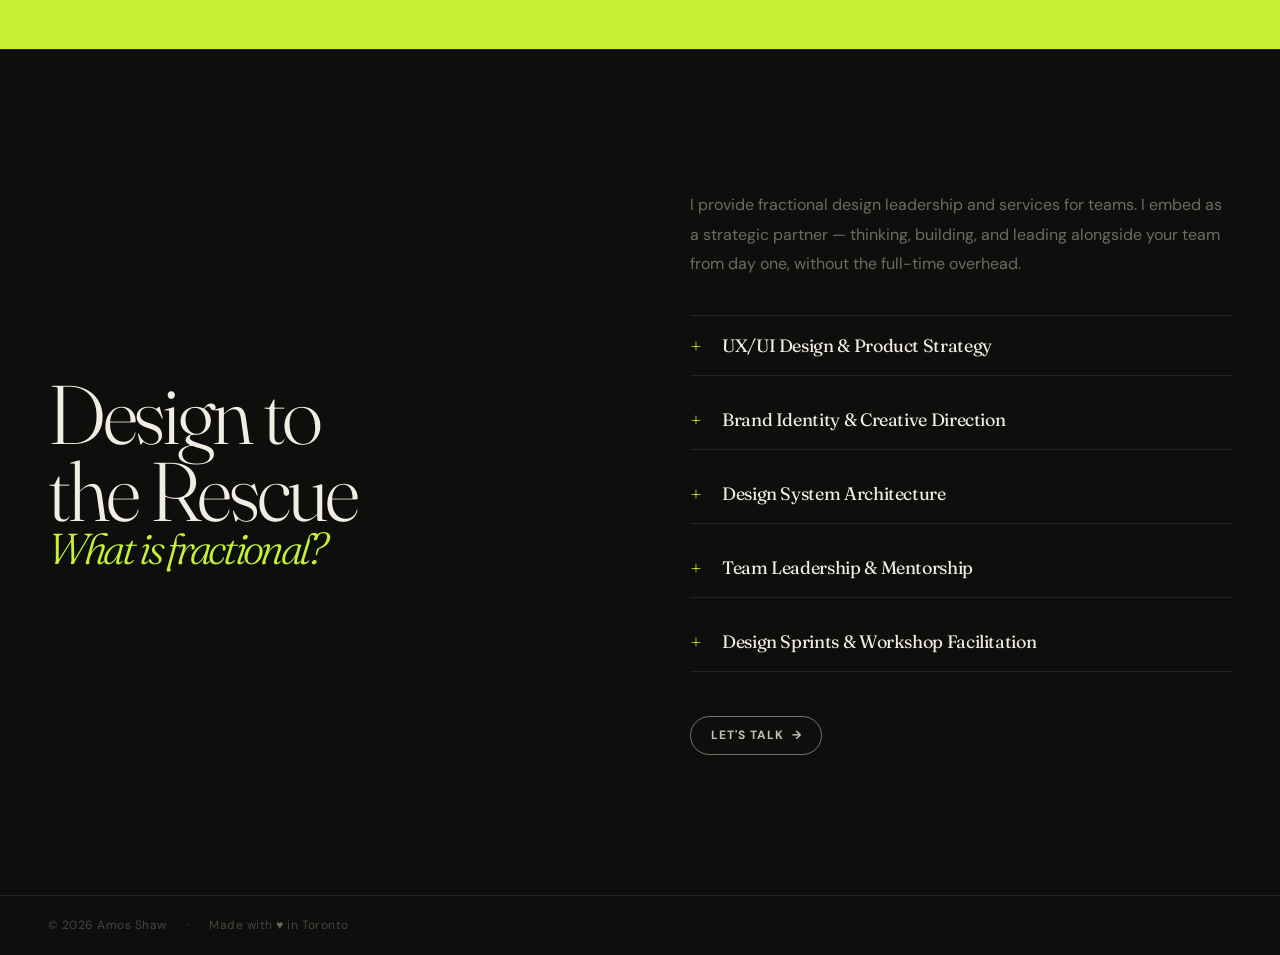
==== commit fc02aa99: "Add files via upload" ====
--- a/index.html
+++ b/index.html
@@ -620,16 +620,8 @@
       gap: 14px;
     }
     .services li {
-      display: flex;
-      align-items: baseline;
-      gap: 14px;
-      font-size: 15px; color: var(--muted);
-      border-bottom: 1px solid var(--border);
-      padding-bottom: 14px;
-      transition: color .25s;
-    }
-    .services li:hover { color: var(--text); }
-    .services li .plus { color: var(--accent); font-weight: 800; }
+      display: block;
+    }
 
     .cta-btn {
       display: inline-flex;
@@ -743,8 +735,8 @@
     }
 
     /* ── Fractional Services ────────────── */
-    .service-item { list-style: none; border-bottom: 1px solid rgba(14,14,12,.15); }
-    .service-item:first-child { border-top: 1px solid rgba(14,14,12,.15); }
+    .service-item { list-style: none; border-bottom: 1px solid var(--border); }
+    .service-item:first-child { border-top: 1px solid var(--border); }
     .service-toggle {
       width: 100%;
       display: flex;
@@ -752,11 +744,11 @@
       gap: 12px;
       background: none;
       border: none;
-      color: var(--bg);
-      font-family: var(--sans);
-      font-size: 17px;
-      font-weight: 600;
-      letter-spacing: -.01em;
+      color: var(--text);
+      font-family: var(--serif);
+      font-size: 18px;
+      font-weight: 400;
+      letter-spacing: -.02em;
       padding: 18px 0;
       cursor: pointer;
       text-align: left;
@@ -767,8 +759,8 @@
       font-size: 22px;
       font-weight: 300;
       line-height: 1;
-      color: var(--bg);
-      transition: transform .3s, color .3s;
+      color: var(--accent);
+      transition: transform .3s;
       display: inline-block;
       width: 20px;
       flex-shrink: 0;
@@ -787,17 +779,22 @@
     .service-detail p {
       font-size: 15px;
       line-height: 1.65;
-      color: rgba(14,14,12,.8);
+      color: var(--muted);
       margin-bottom: 10px;
     }
     .service-output {
       display: inline-block;
       font-size: 12px;
-      font-weight: 600;
+      font-weight: 500;
+      letter-spacing: .04em;
+      color: var(--muted);
+    }
+    .out-label {
+      color: var(--accent);
+      font-weight: 700;
       letter-spacing: .06em;
       text-transform: uppercase;
-      color: var(--bg);
-      opacity: .5;
+      font-size: 11px;
     }
 
     /* ── Footer ─────────────────────────── */
@@ -1316,23 +1313,23 @@
           <ul class="services">
             <li class="service-item">
               <button class="service-toggle"><span class="plus">+</span> UX/UI Design &amp; Product Strategy</button>
-              <div class="service-detail"><p>From research to developer-ready interfaces. I map user flows, validate concepts fast, and deliver screens that move.</p><span class="service-output">Output: UX audit · wireframes · hi-fi prototype</span></div>
+              <div class="service-detail"><p>From research to developer-ready interfaces. I map user flows, validate concepts fast, and deliver screens that move.</p><span class="service-output"><span class="out-label">Output →</span> UX audit · wireframes · hi-fi prototype</span></div>
             </li>
             <li class="service-item">
               <button class="service-toggle"><span class="plus">+</span> Brand Identity &amp; Creative Direction</button>
-              <div class="service-detail"><p>Building the visual and verbal language of your brand — from logo systems to full creative playbooks teams actually use.</p><span class="service-output">Output: brand guide · logo suite · creative direction</span></div>
+              <div class="service-detail"><p>Building the visual and verbal language of your brand — from logo systems to full creative playbooks teams actually use.</p><span class="service-output"><span class="out-label">Output →</span> brand guide · logo suite · creative direction</span></div>
             </li>
             <li class="service-item">
               <button class="service-toggle"><span class="plus">+</span> Design System Architecture</button>
-              <div class="service-detail"><p>Scalable, documented component libraries that cut dev time and keep your product consistent at scale.</p><span class="service-output">Output: component library · Figma tokens · governance guide</span></div>
+              <div class="service-detail"><p>Scalable, documented component libraries that cut dev time and keep your product consistent at scale.</p><span class="service-output"><span class="out-label">Output →</span> component library · Figma tokens · governance guide</span></div>
             </li>
             <li class="service-item">
               <button class="service-toggle"><span class="plus">+</span> Team Leadership &amp; Mentorship</button>
-              <div class="service-detail"><p>Embedded design leadership without the full-time cost. I build process, grow talent, and align design with product goals.</p><span class="service-output">Output: design process doc · critique frameworks · team rituals</span></div>
+              <div class="service-detail"><p>Embedded design leadership without the full-time cost. I build process, grow talent, and align design with product goals.</p><span class="service-output"><span class="out-label">Output →</span> design process doc · critique frameworks · team rituals</span></div>
             </li>
             <li class="service-item">
               <button class="service-toggle"><span class="plus">+</span> Design Sprints &amp; Workshop Facilitation</button>
-              <div class="service-detail"><p>Fast, structured sessions that align teams and unlock solutions in days, not months.</p><span class="service-output">Output: sprint report · concept prototypes · decision frameworks</span></div>
+              <div class="service-detail"><p>Fast, structured sessions that align teams and unlock solutions in days, not months.</p><span class="service-output"><span class="out-label">Output →</span> sprint report · concept prototypes · decision frameworks</span></div>
             </li>
           </ul>
 
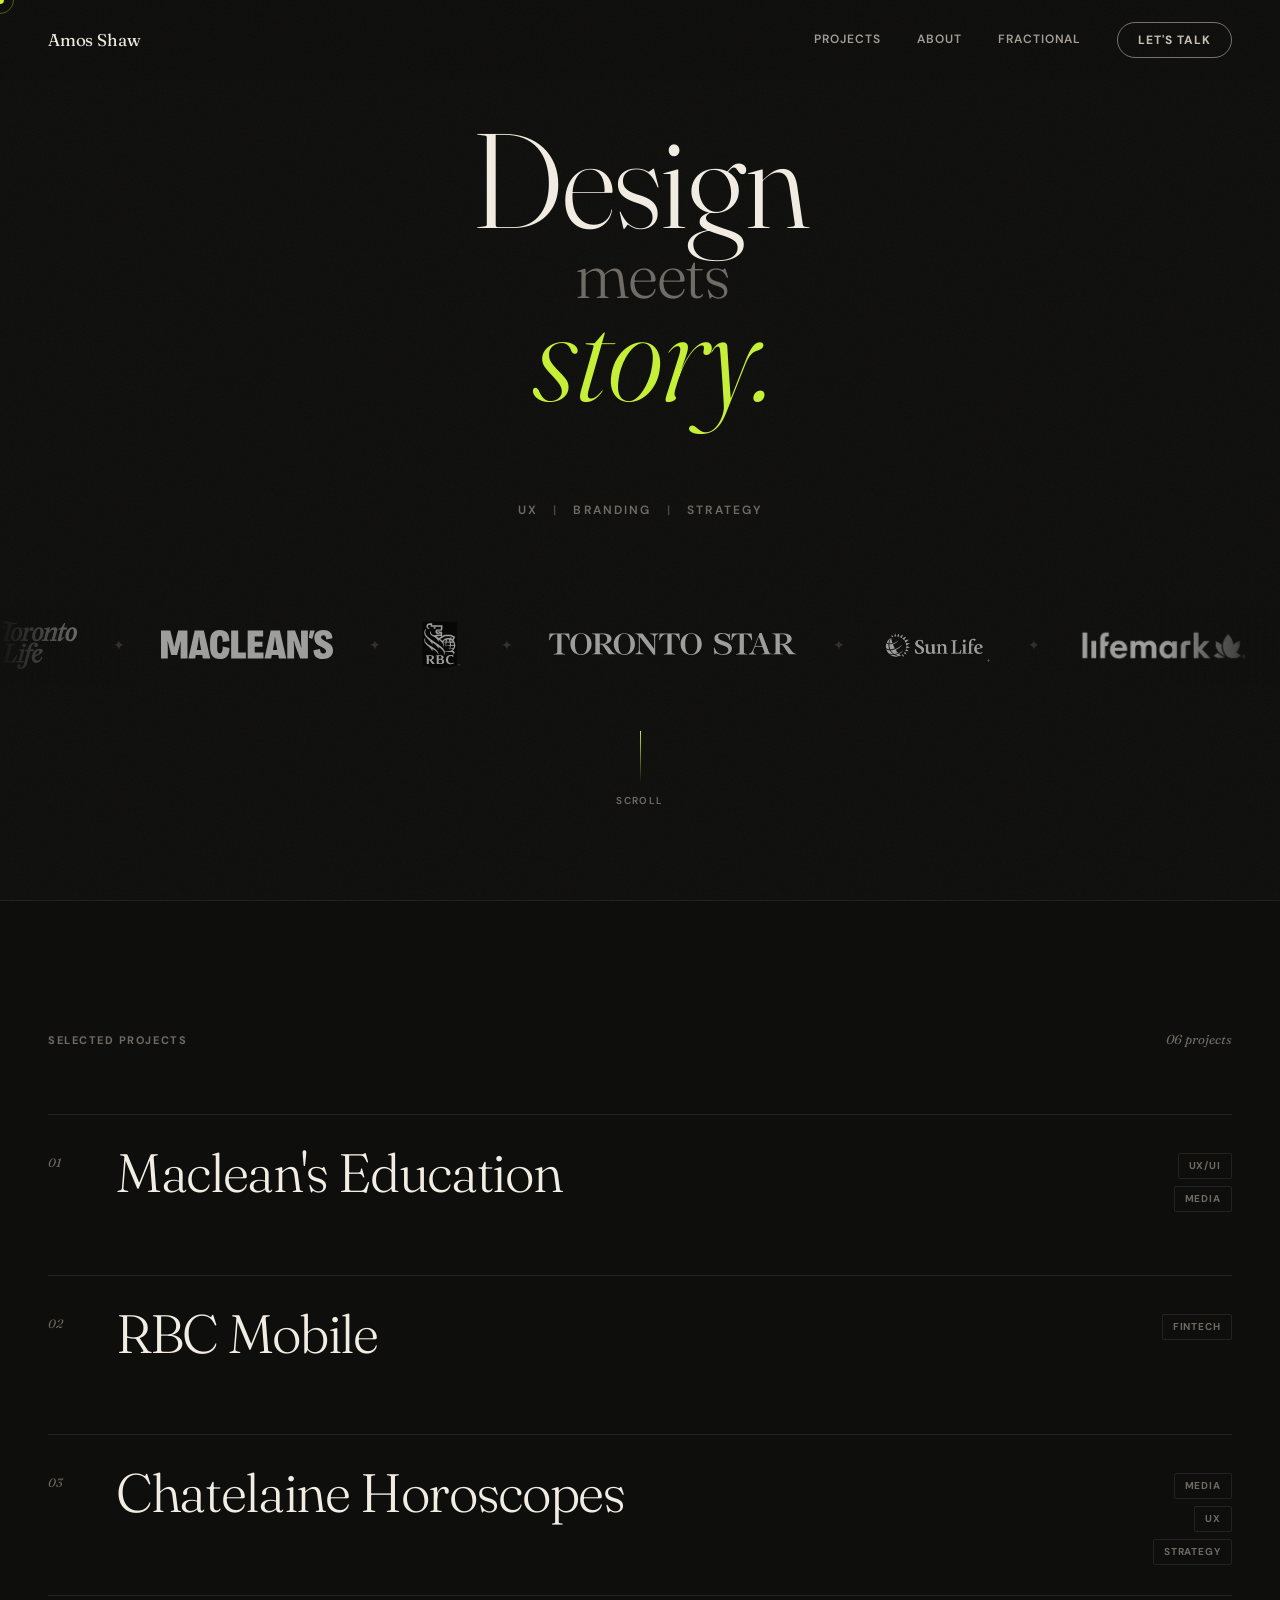
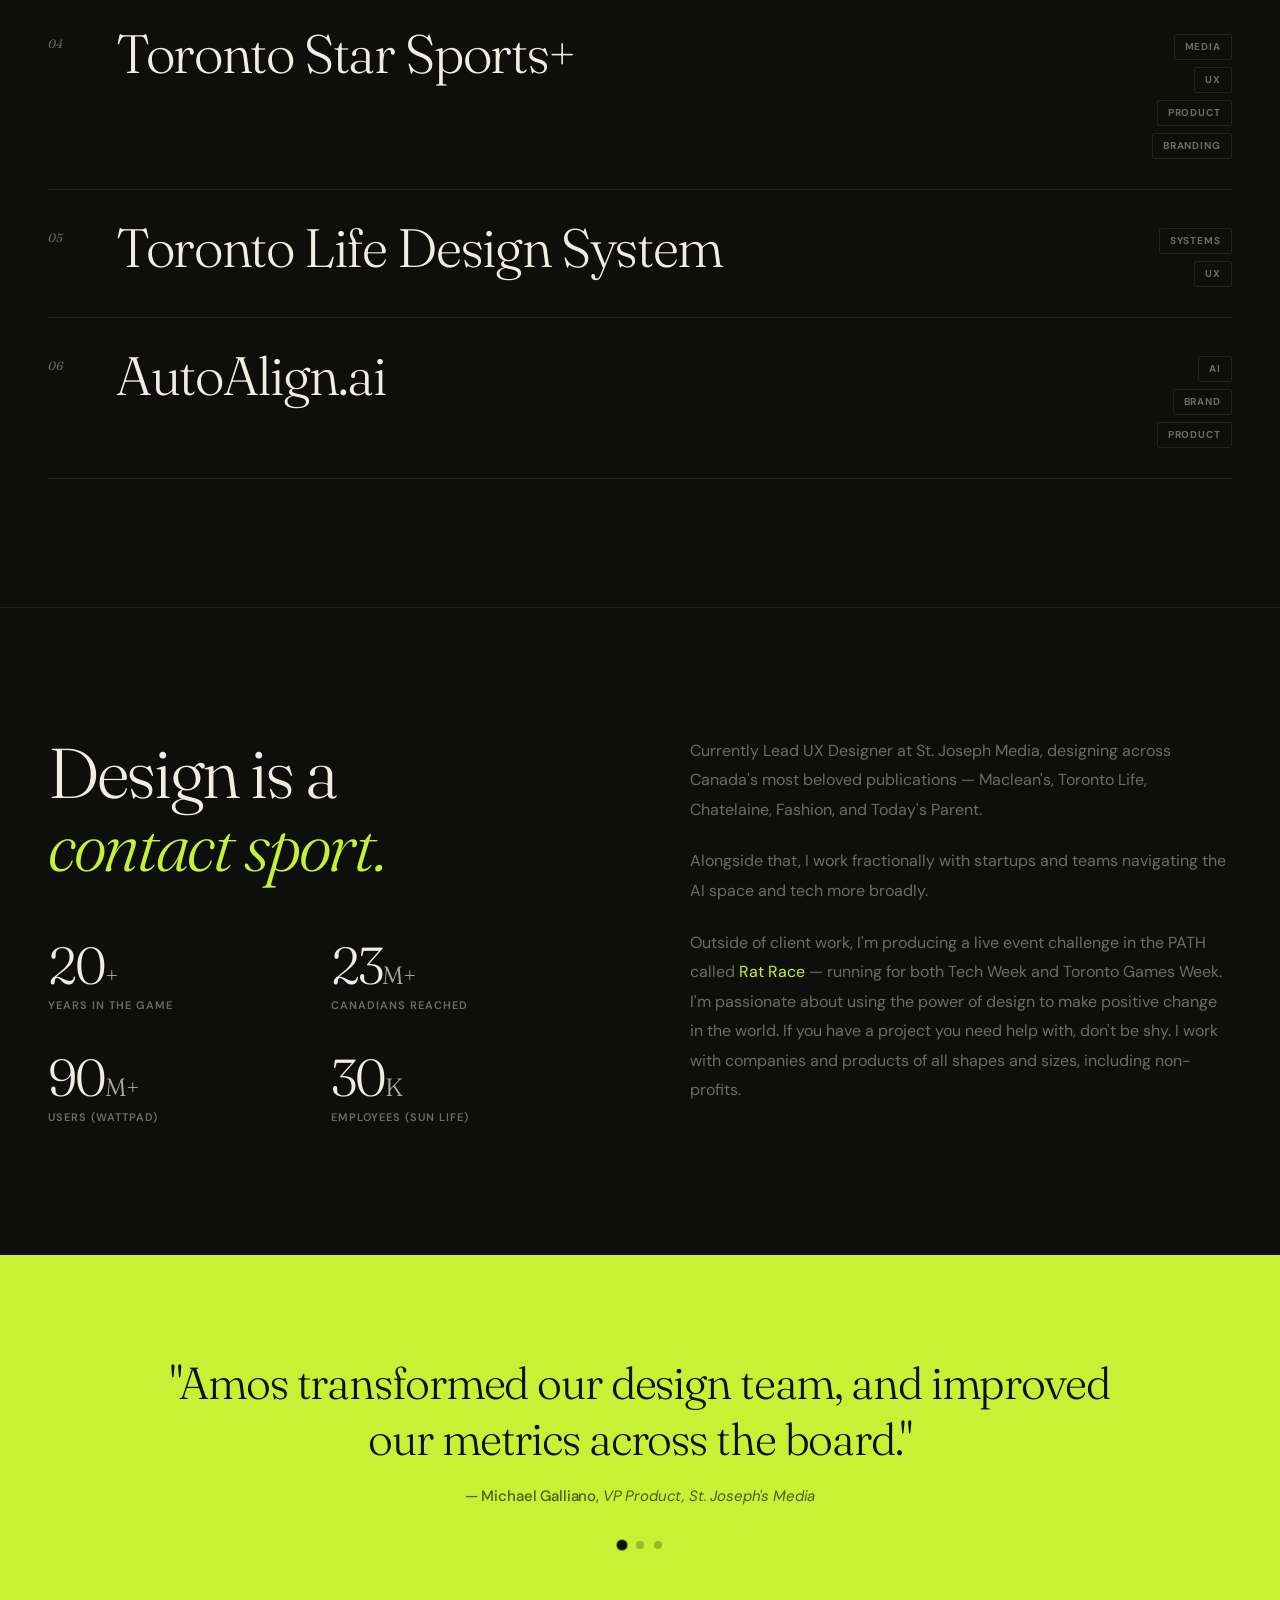
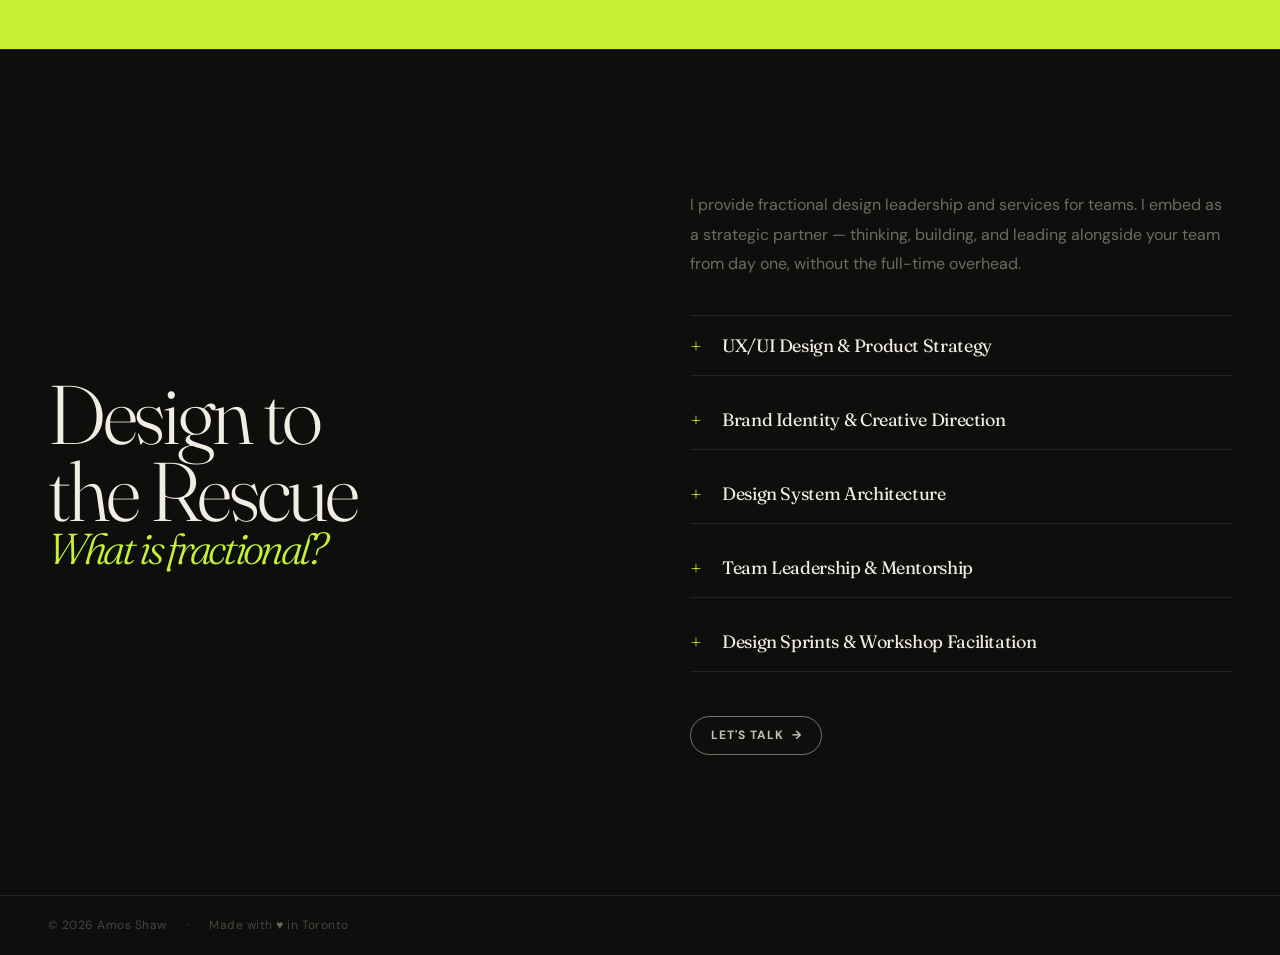
==== commit bda22477: "Migrate RBC, Toronto Star and Sun Life case studies from UXfolio Adds three case study pages under /" ====
--- a/index.html
+++ b/index.html
@@ -1164,7 +1164,7 @@
           <div>
             <h2 class="work-name">RBC Mobile</h2>
             <p class="work-blurb">Redesigned a core fintech product to make credit data genuinely readable and actionable for millions of Canadians.</p>
-            <a class="work-stat" href="https://uxfol.io/home/portfolios/warshawskis/p/02aa1126" target="_blank" rel="noopener">View Case Study →</a>
+            <a class="work-stat" href="case-studies/rbc-credit-score/">View Case Study →</a>
           </div>
           <div class="work-tags">
             <span class="tag">FinTech</span>
@@ -1190,7 +1190,7 @@
           <div>
             <h2 class="work-name">Toronto Star Sports+</h2>
             <p class="work-blurb">Redesigned a premium sports experience from scratch — 42 new pages, dramatically more time spent and traffic earned.</p>
-            <a class="work-stat" href="https://uxfol.io/home/portfolios/warshawskis/p/048f12ad" target="_blank" rel="noopener">View Case Study →</a>
+            <a class="work-stat" href="case-studies/star-sports/">View Case Study →</a>
           </div>
           <div class="work-tags">
             <span class="tag">Media</span>
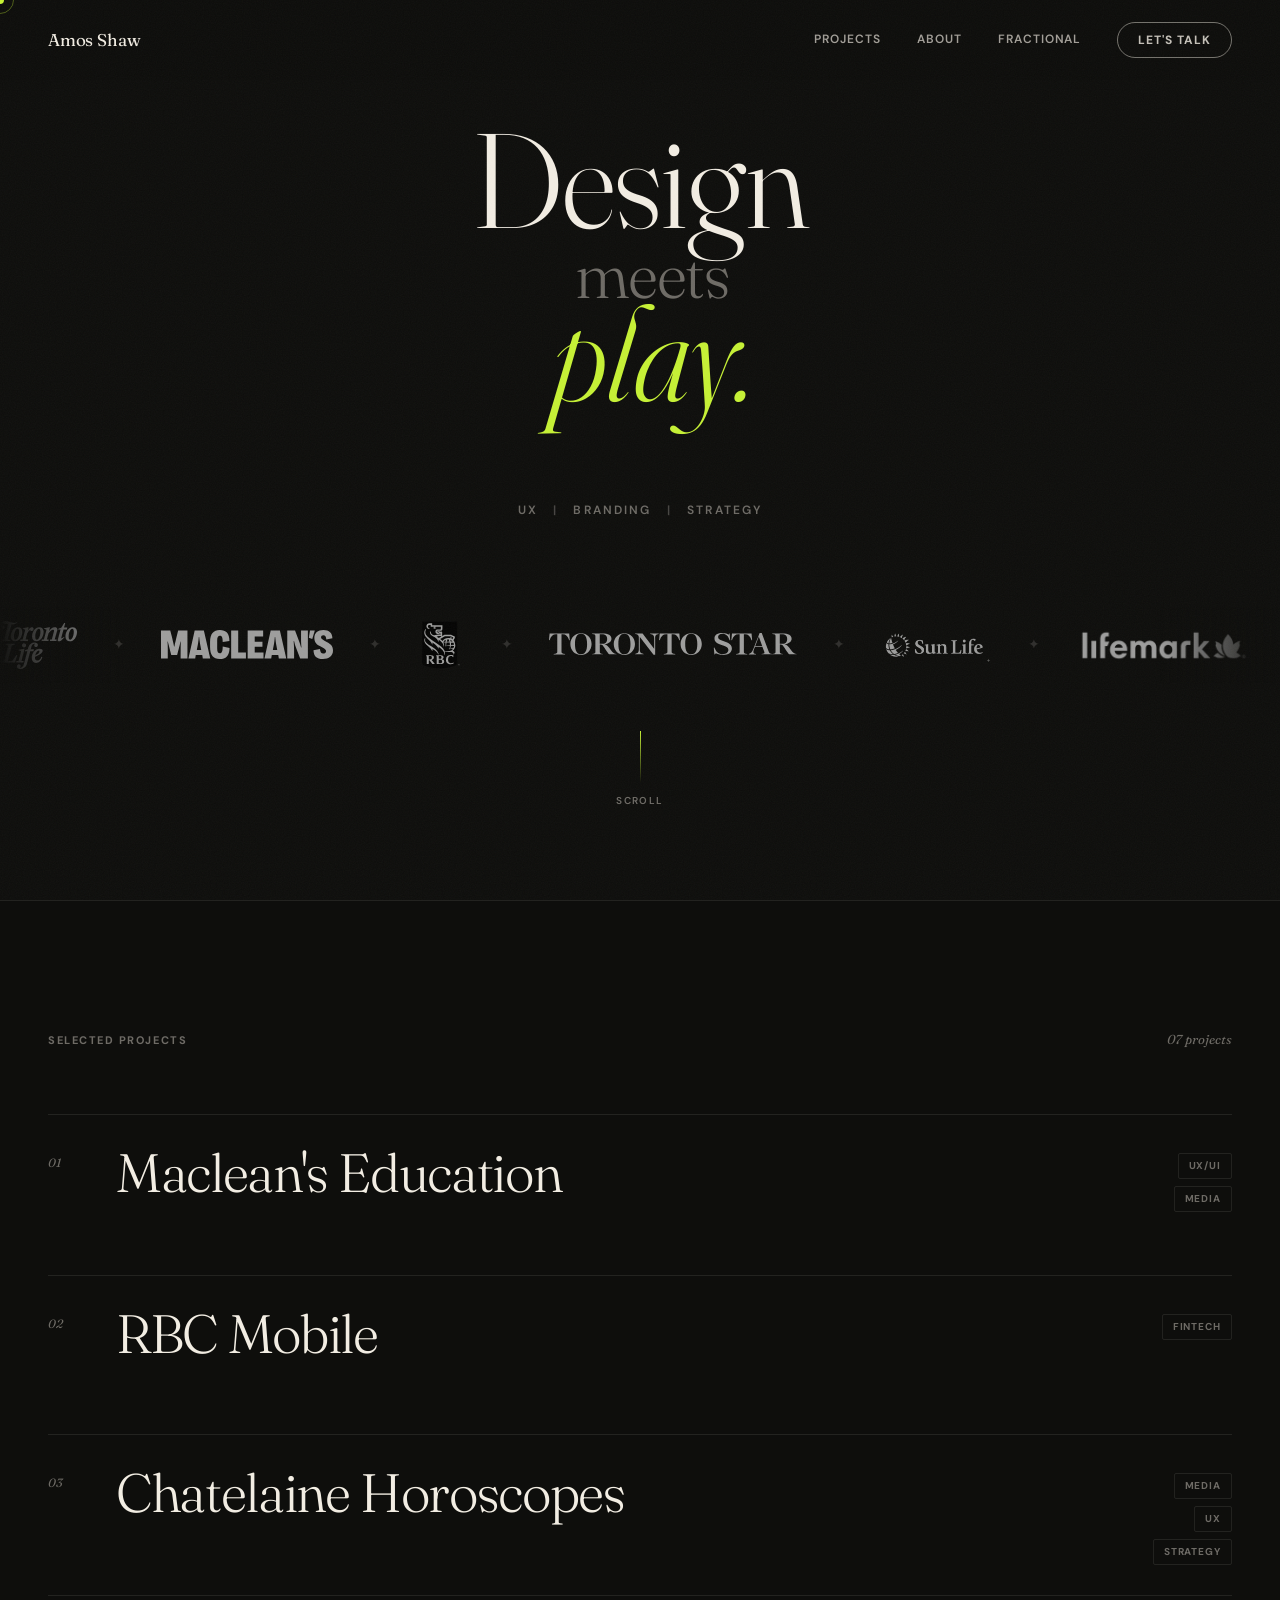
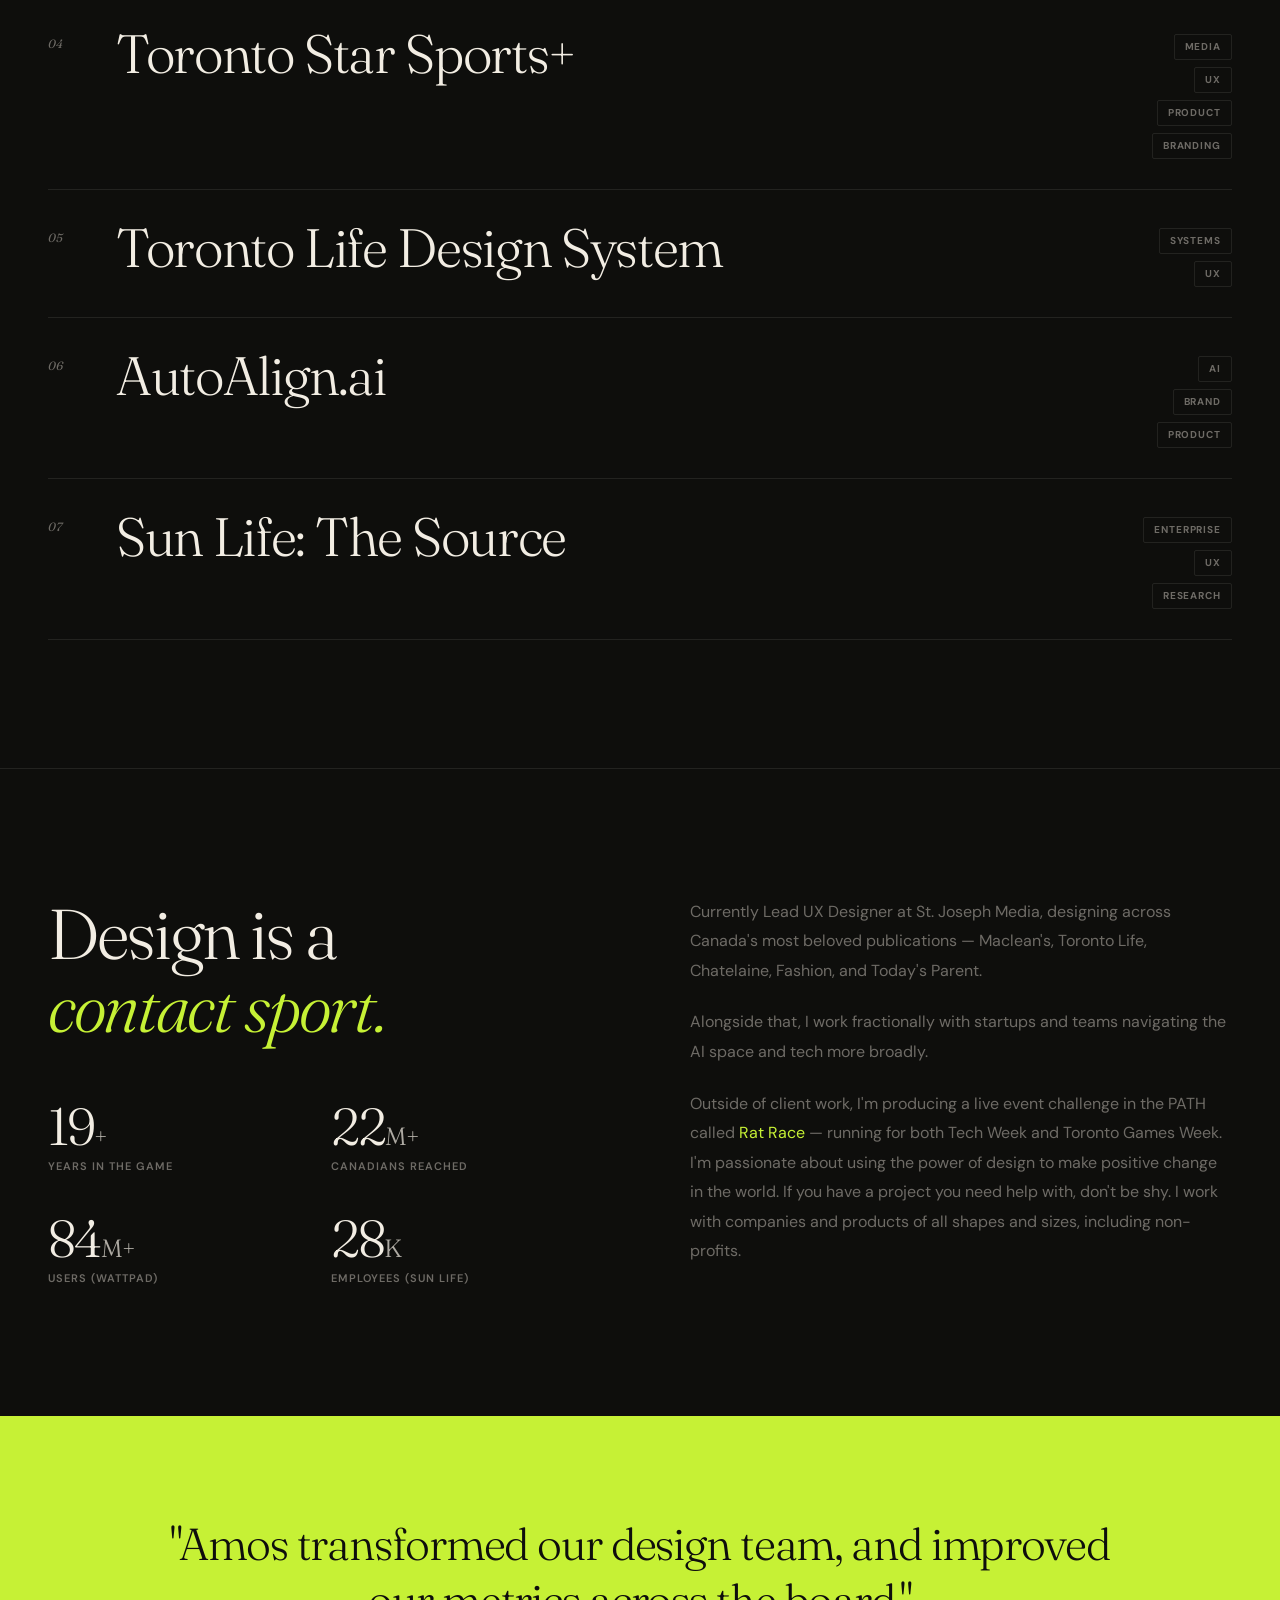
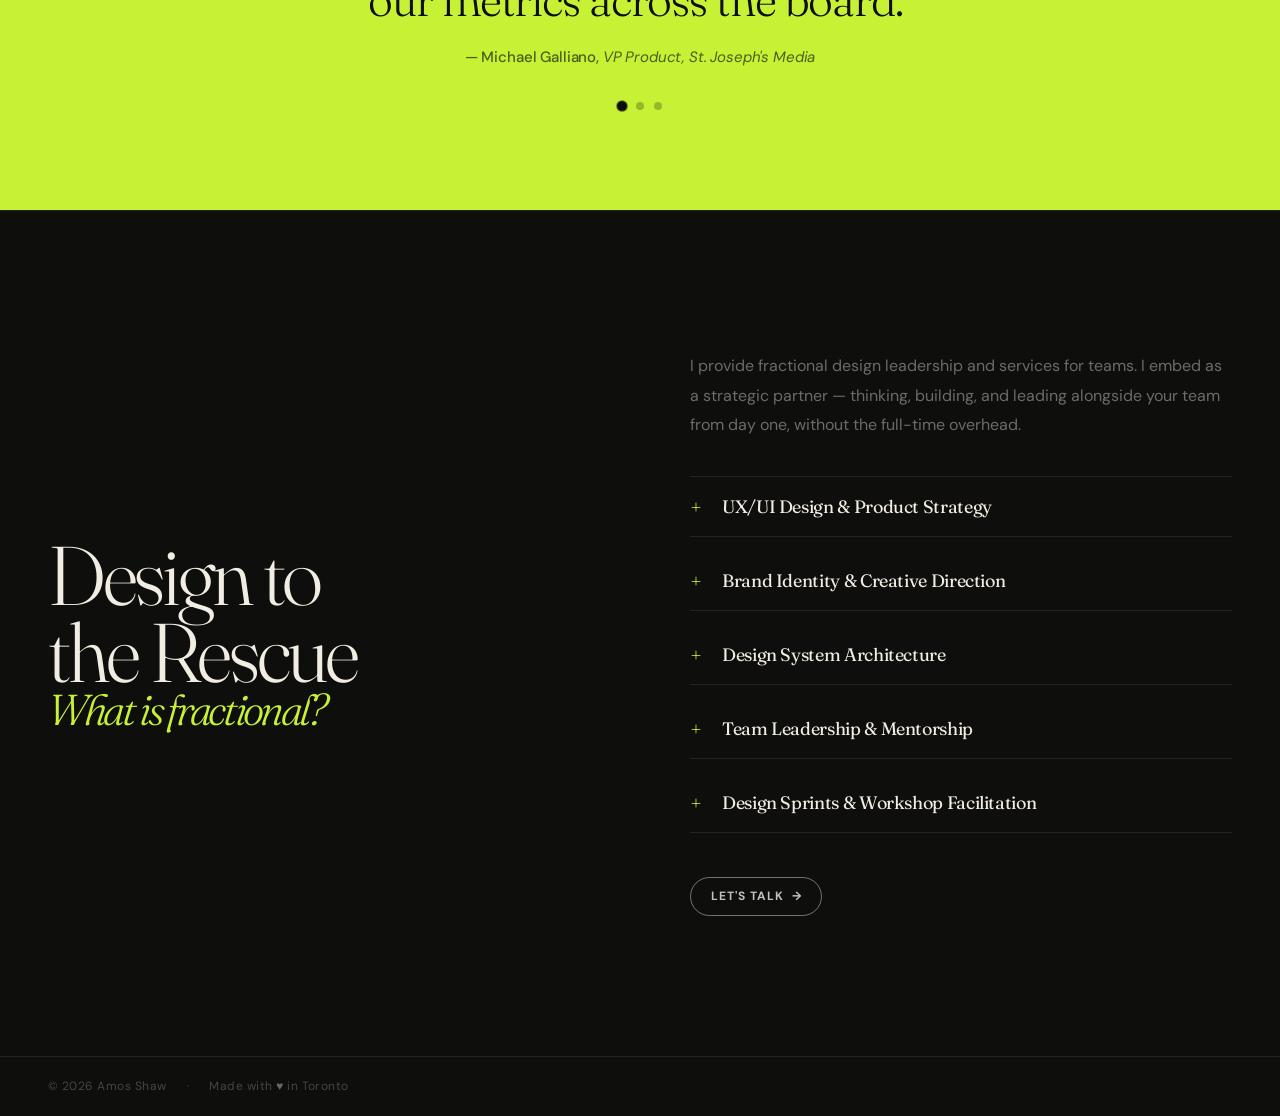
==== commit d3d9cc27: "Add Sun Life case study card to the homepage Co-Authored-By: Claude Opus 5.5 <noreply@anthropic.com>" ====
--- a/index.html
+++ b/index.html
@@ -1138,7 +1138,7 @@
     <div class="wrap">
       <div class="section-head reveal">
         <span class="section-label">Selected Projects</span>
-        <span class="section-aside">06 projects</span>
+        <span class="section-aside">07 projects</span>
       </div>
 
       <ul class="work-list">
@@ -1225,6 +1225,20 @@
             <span class="tag">AI</span>
             <span class="tag">Brand</span>
             <span class="tag">Product</span>
+          </div>
+        </li>
+
+        <li class="work-item reveal">
+          <span class="work-num">07</span>
+          <div>
+            <h2 class="work-name">Sun Life: The Source</h2>
+            <p class="work-blurb">Rebuilt Sun Life's global intranet for 30,000 employees across 9 countries, shaped by 2,800 voices and lifting adoption 25%.</p>
+            <a class="work-stat" href="case-studies/sun-life-the-source/">View Case Study →</a>
+          </div>
+          <div class="work-tags">
+            <span class="tag">Enterprise</span>
+            <span class="tag">UX</span>
+            <span class="tag">Research</span>
           </div>
         </li>
 
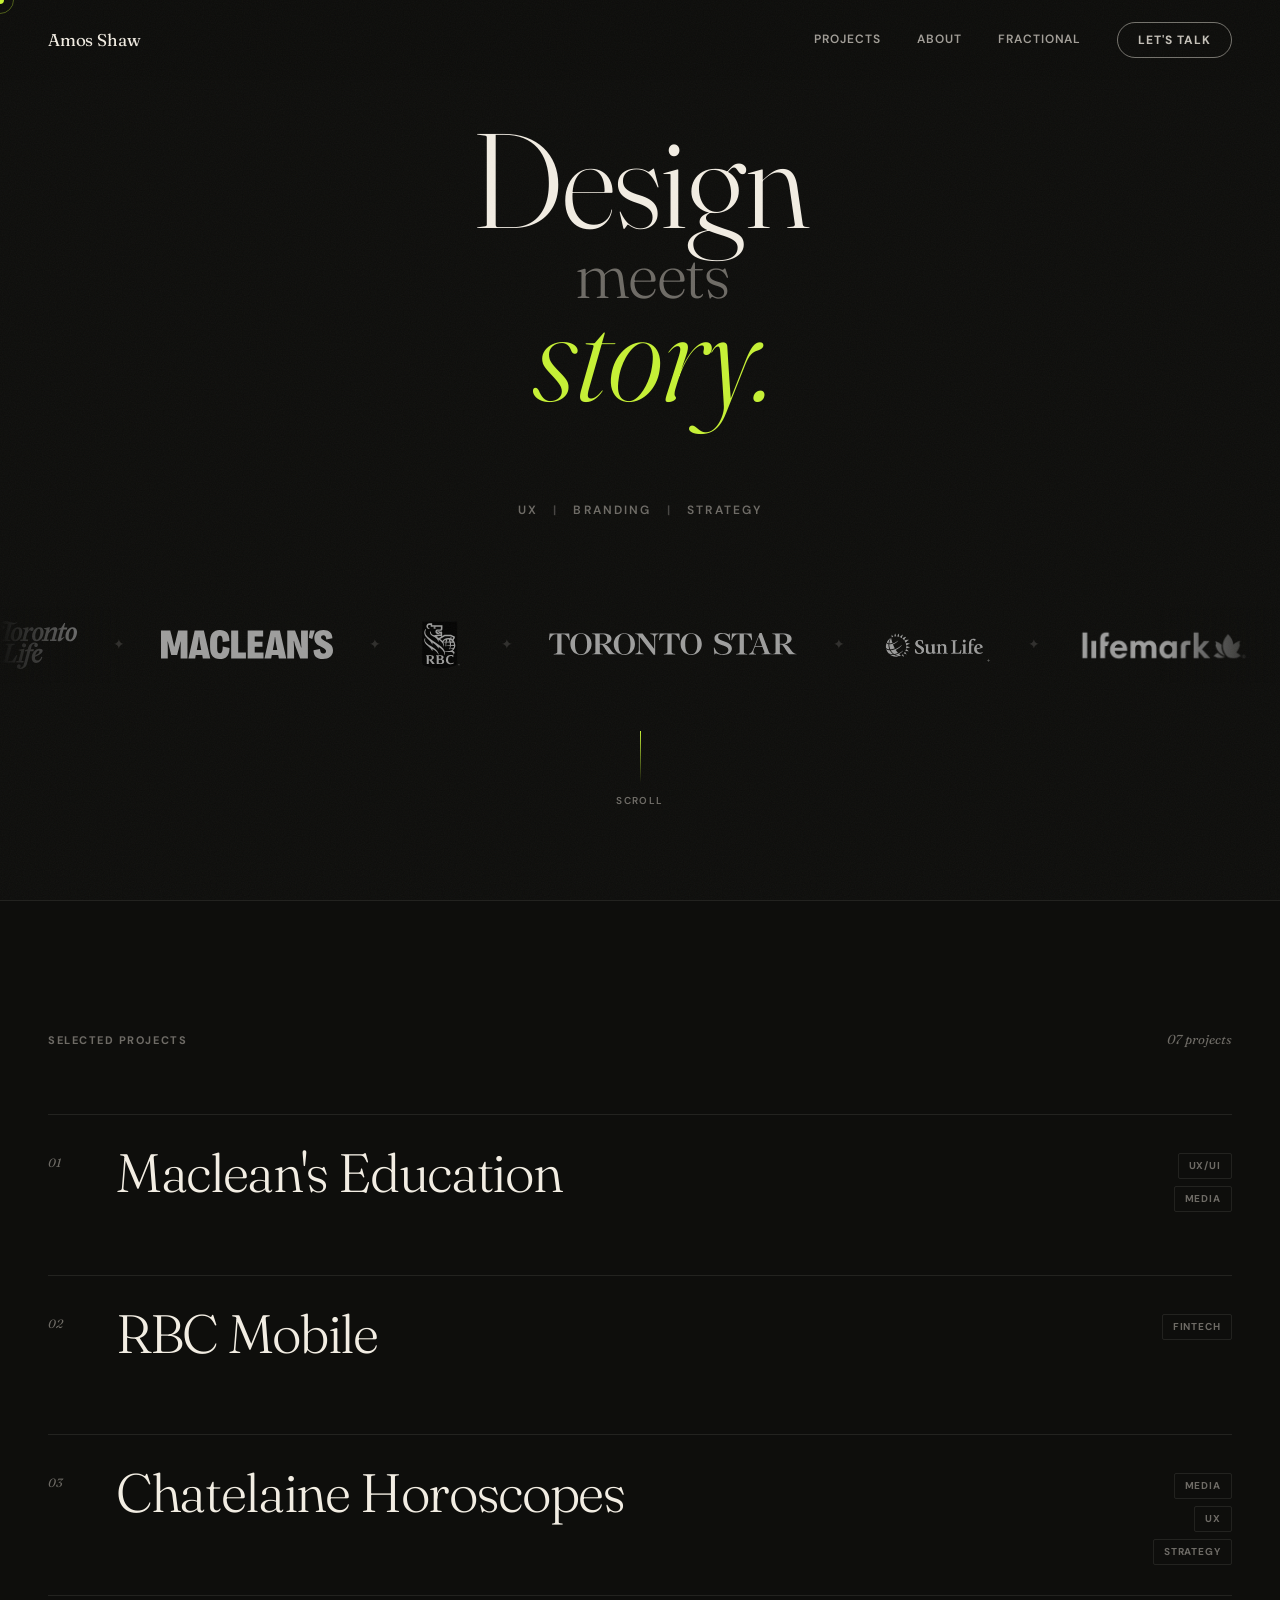
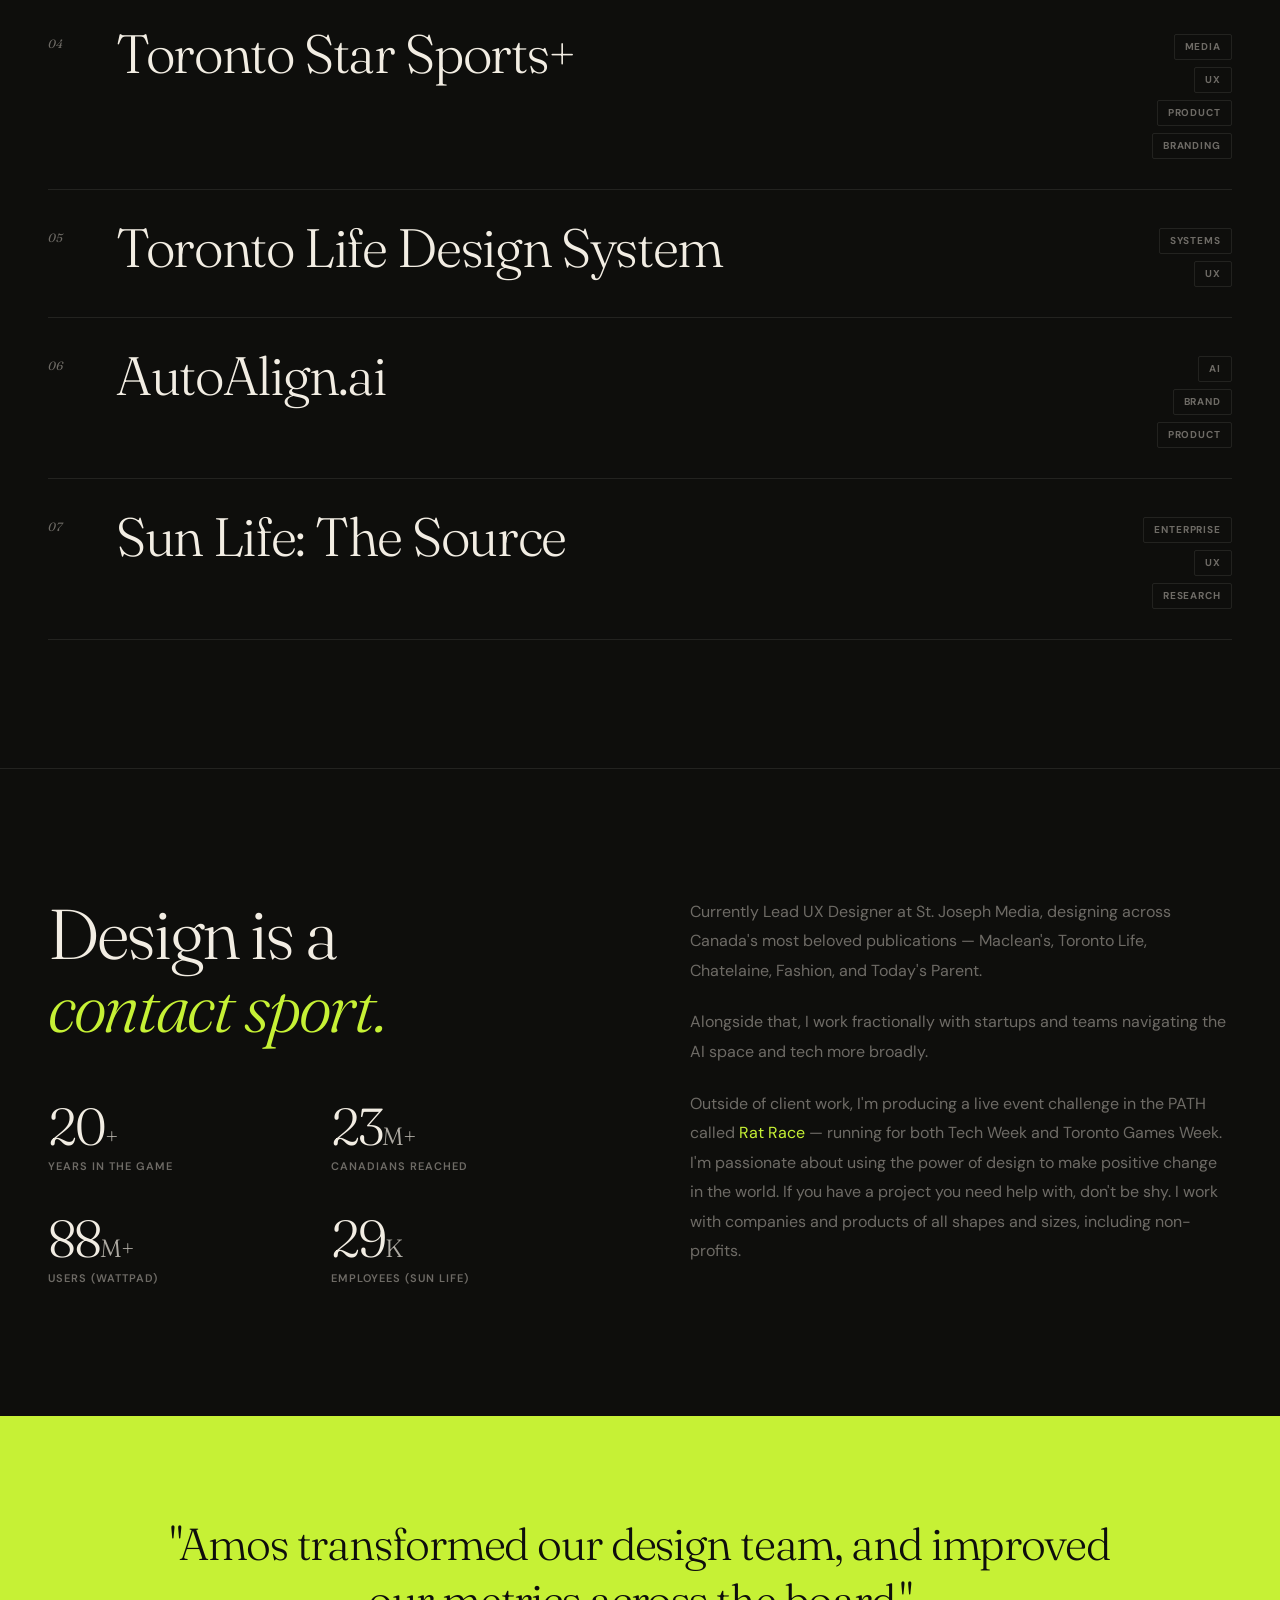
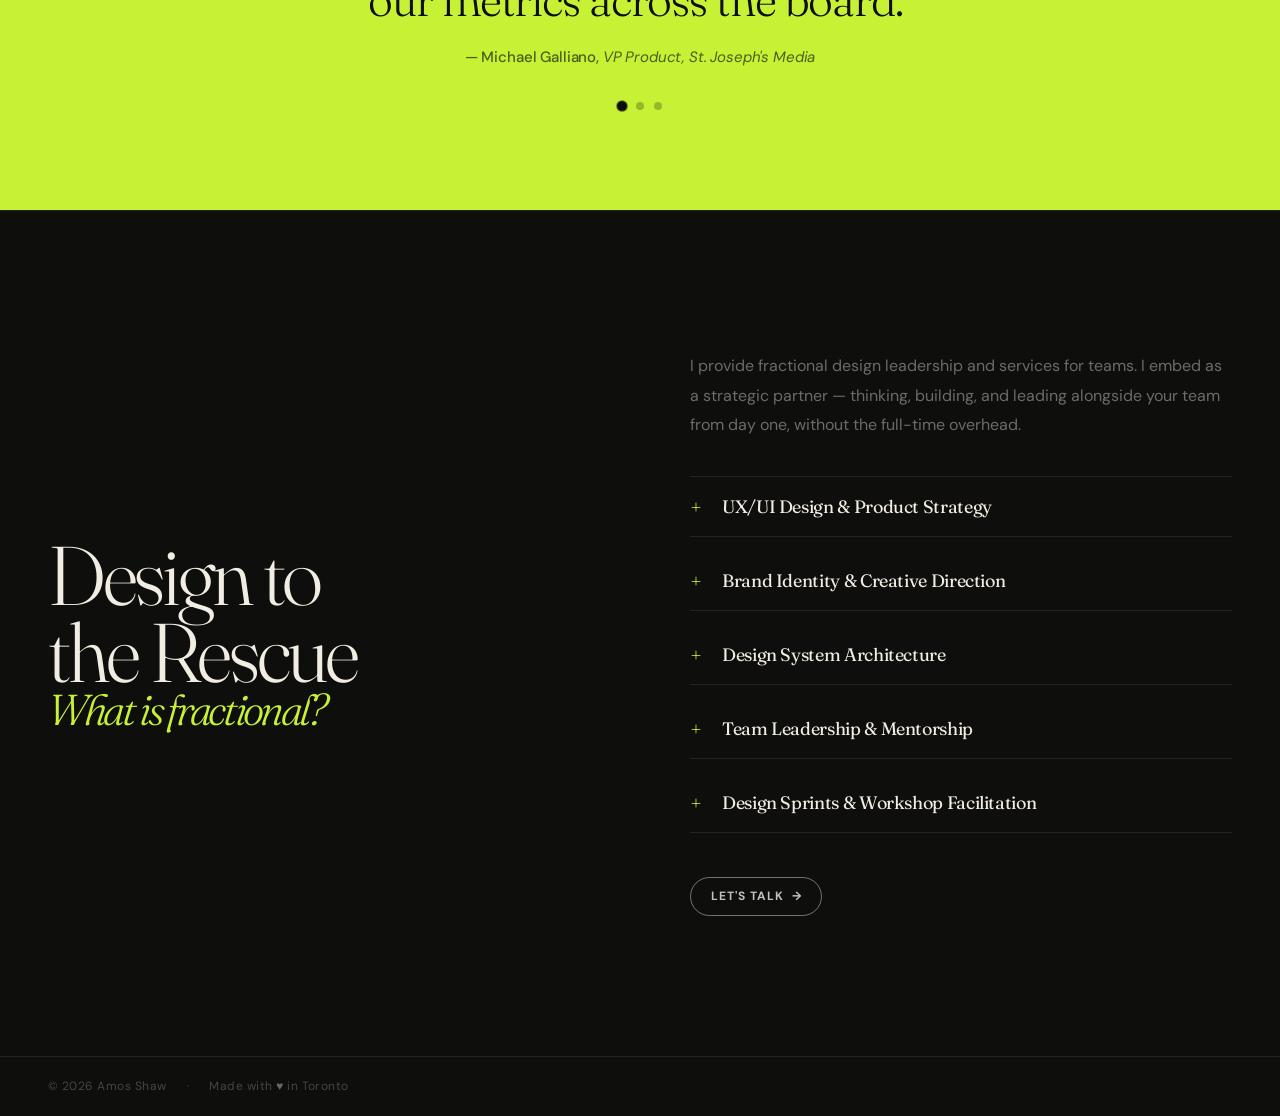
==== commit 6c2947cf: "SEO: title, meta description, social tags, structured data, sitemap Co-Authored-By: Claude Opus 5.5 " ====
--- a/index.html
+++ b/index.html
@@ -3,7 +3,24 @@
 <head>
   <meta charset="UTF-8">
   <meta name="viewport" content="width=device-width, initial-scale=1.0">
-  <title>Amos Shaw — Design + Play</title>
+  <title>Amos Shaw | Fractional Design Lead &amp; UX Designer, Toronto</title>
+  <meta name="description" content="Toronto design studio led by Amos Shaw. Fractional design leadership, UX/UI, branding and playful experiences for media, startups, kids' brands and live events.">
+  <link rel="canonical" href="https://www.warshawskis.com/">
+  <meta property="og:type" content="website">
+  <meta property="og:site_name" content="Warshawskis">
+  <meta property="og:url" content="https://www.warshawskis.com/">
+  <meta property="og:title" content="Amos Shaw: Design meets play">
+  <meta property="og:description" content="Fractional design leadership, UX/UI and branding from Toronto. 25+ years across media, fintech, kids' entertainment and live events.">
+  <meta property="og:locale" content="en_CA">
+  <meta name="twitter:card" content="summary">
+  <meta name="twitter:title" content="Amos Shaw: Design meets play">
+  <meta name="twitter:description" content="Fractional design leadership, UX/UI and branding from Toronto.">
+  <script type="application/ld+json">
+  {"@context":"https://schema.org","@graph":[
+  {"@type":"Person","@id":"https://www.warshawskis.com/#amos","name":"Amos Shaw","alternateName":"Soma","jobTitle":"Fractional Design Lead and Creative Director","url":"https://www.warshawskis.com/","email":"amos@warshawskis.com","sameAs":["https://www.linkedin.com/in/famousamos/","https://ratrace.to/"],"knowsAbout":["UX design","UI design","Product design","Branding","Design systems","Design leadership","Game design","Live experiences"],"worksFor":{"@id":"https://www.warshawskis.com/#studio"}},
+  {"@type":"ProfessionalService","@id":"https://www.warshawskis.com/#studio","name":"Warshawskis","url":"https://www.warshawskis.com/","founder":{"@id":"https://www.warshawskis.com/#amos"},"slogan":"Playing at the intersection of storytelling, design and technology","description":"Fractional design studio offering UX/UI and product strategy, brand identity, design systems, team leadership and design sprint facilitation.","areaServed":[{"@type":"City","name":"Toronto"},{"@type":"Country","name":"Canada"}],"address":{"@type":"PostalAddress","addressLocality":"Toronto","addressRegion":"ON","addressCountry":"CA"}}
+  ]}
+  </script>
   <link rel="preconnect" href="https://fonts.googleapis.com">
   <link rel="preconnect" href="https://fonts.gstatic.com" crossorigin>
   <link href="https://fonts.googleapis.com/css2?family=DM+Sans:ital,wght@0,300;0,400;0,500;0,600;0,700;1,400&family=Fraunces:ital,opsz,wght@0,9..144,200..900;1,9..144,200..900&display=swap" rel="stylesheet">
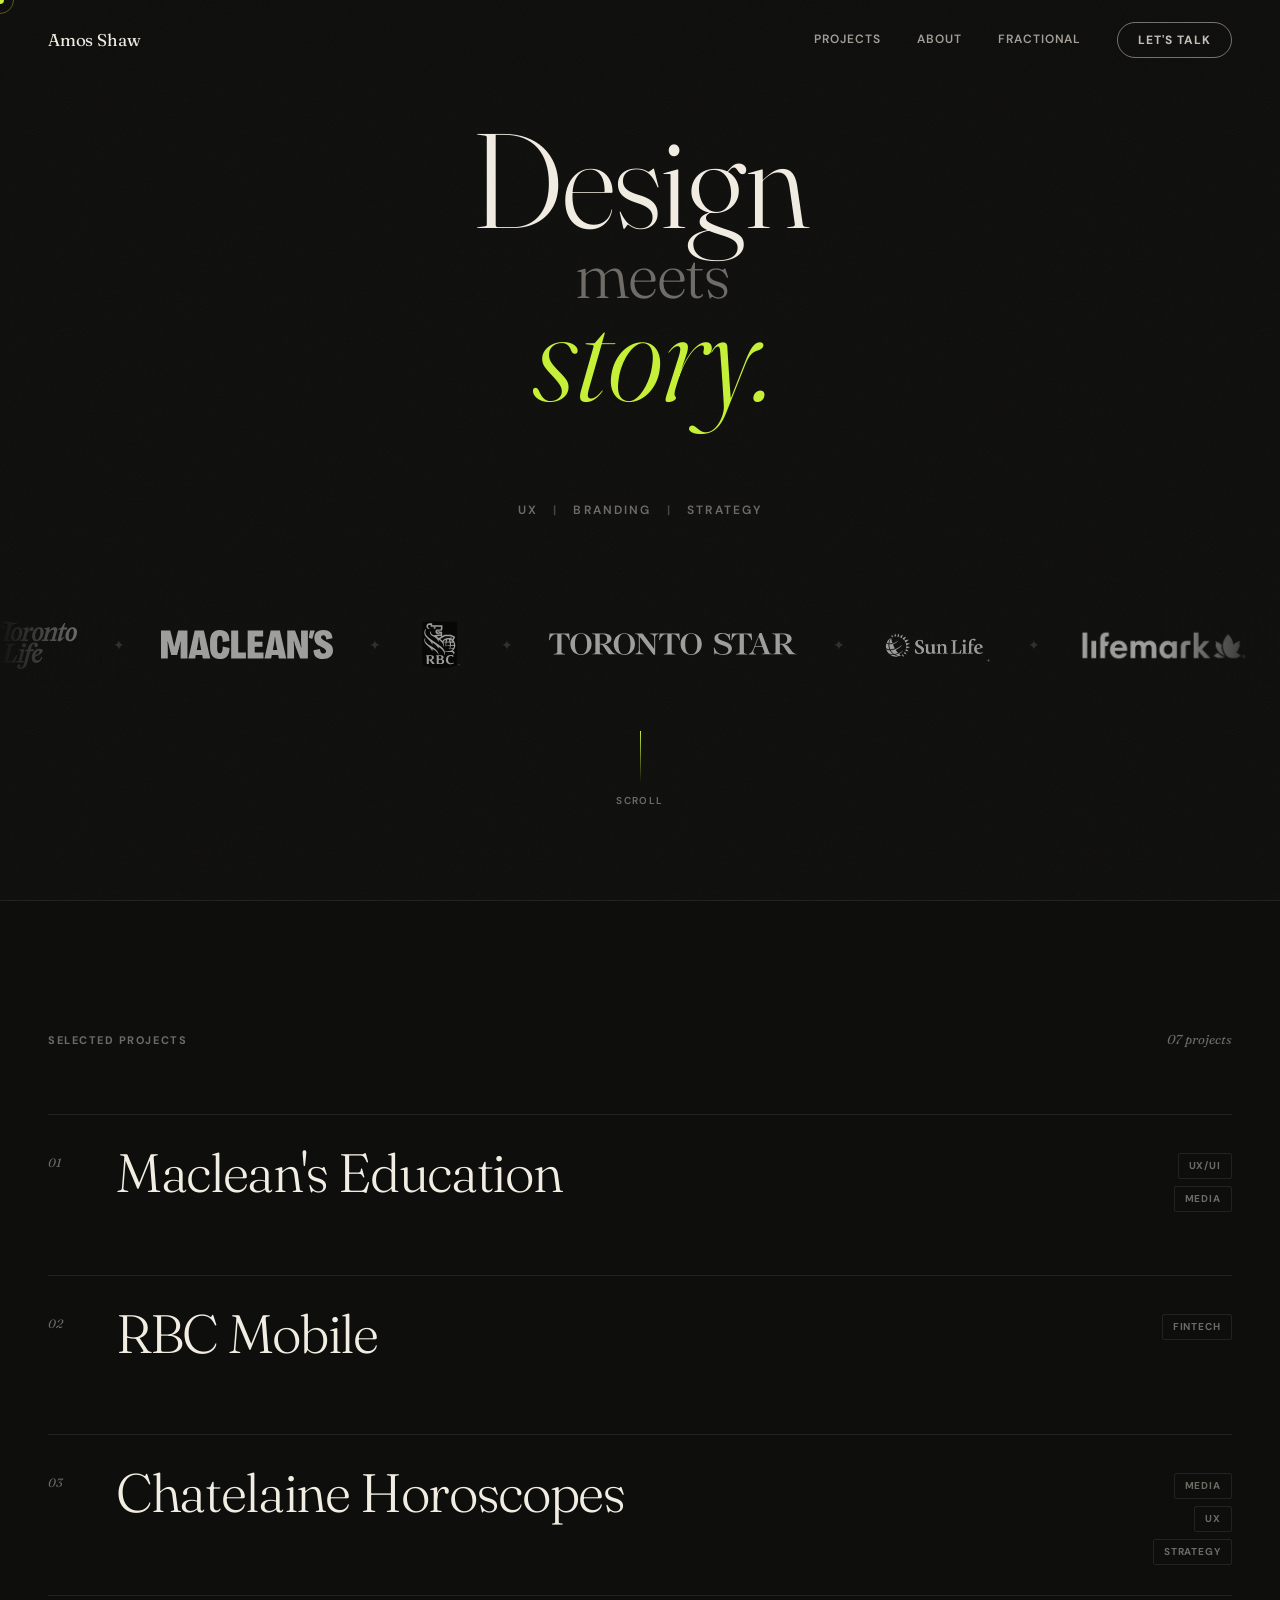
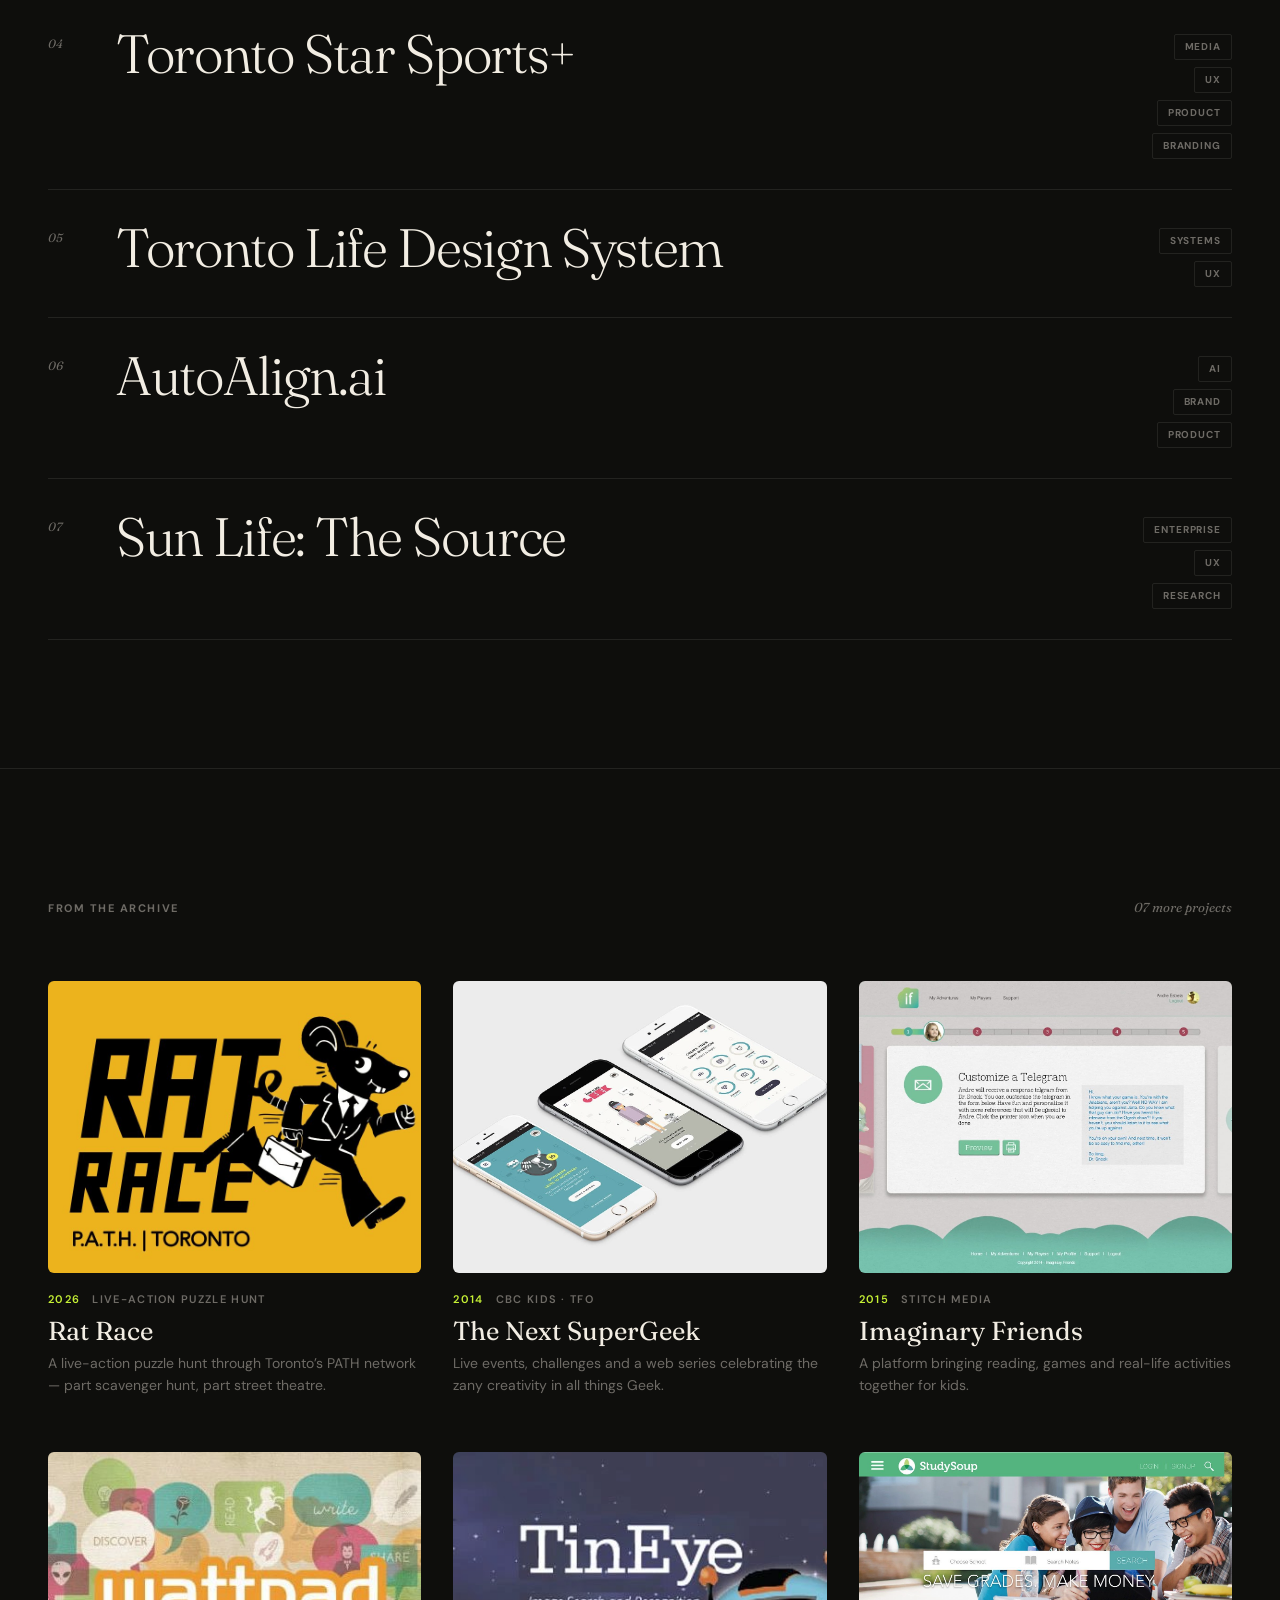
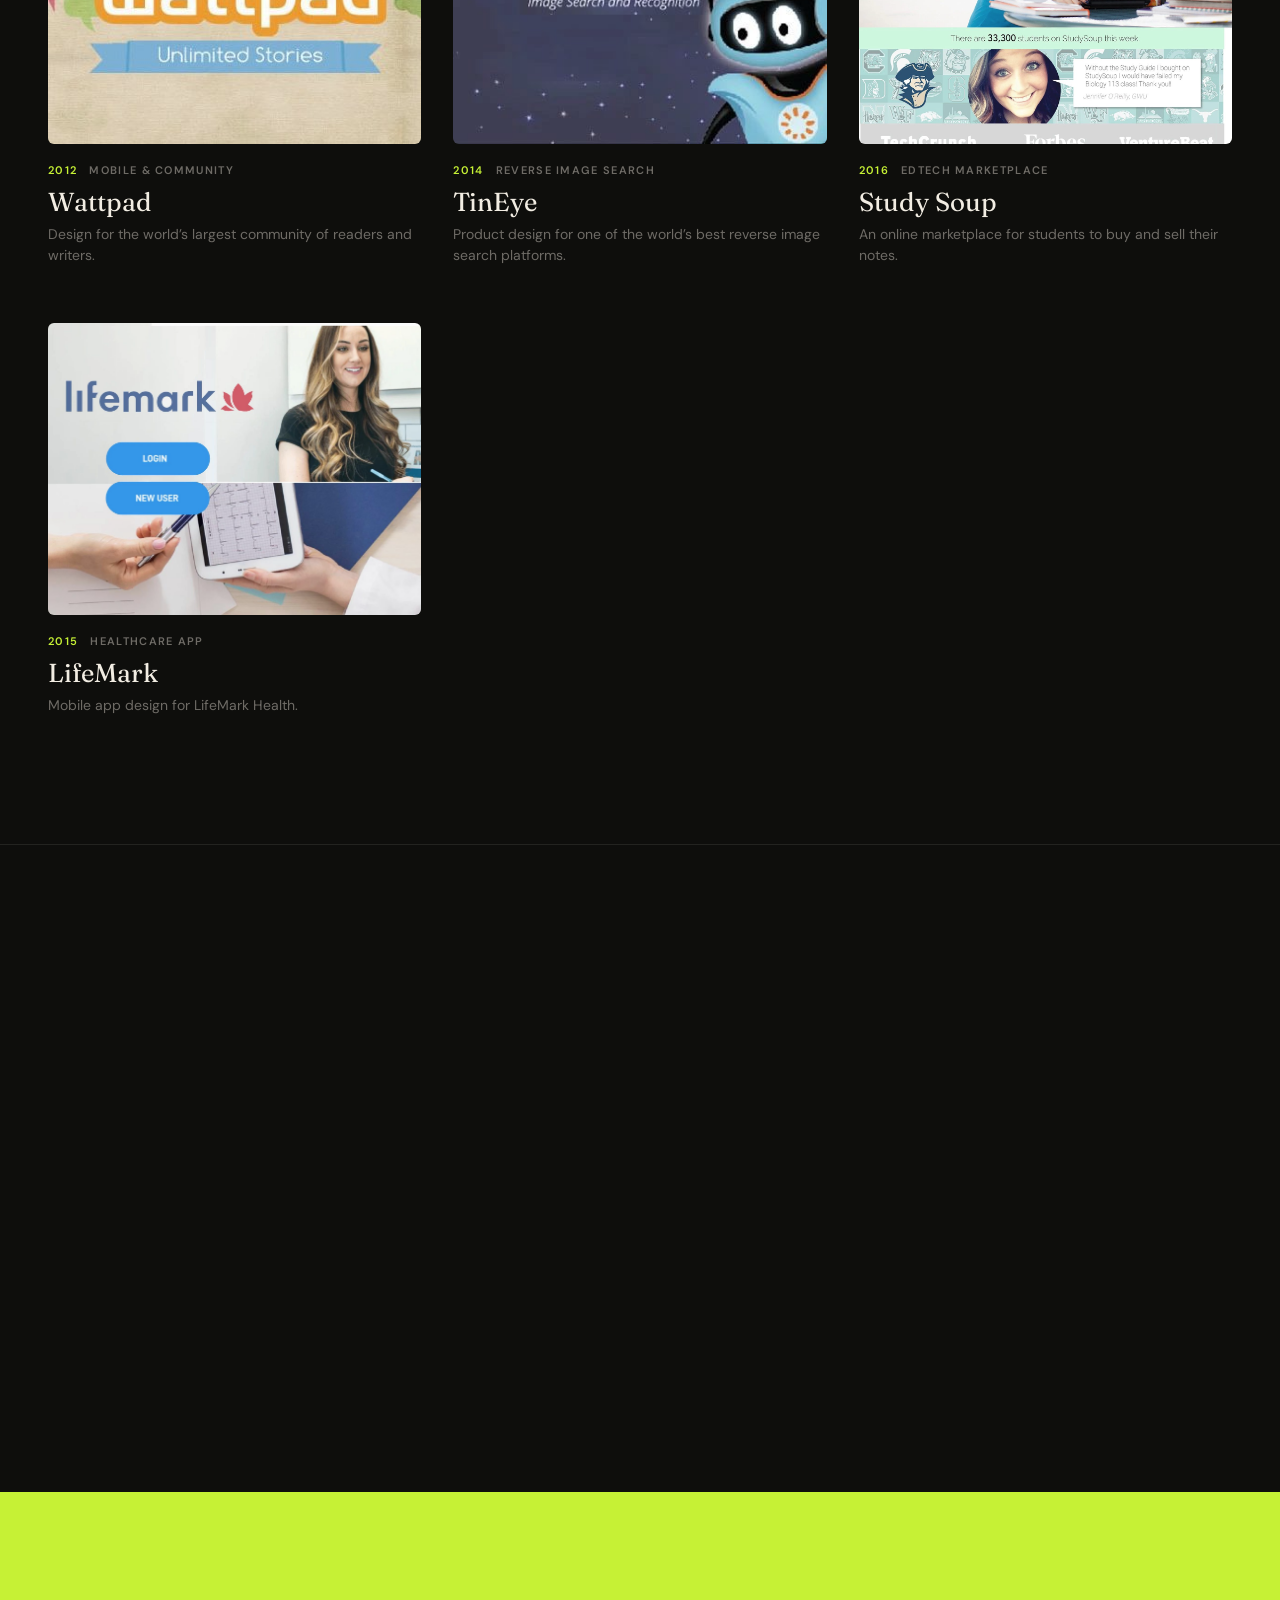
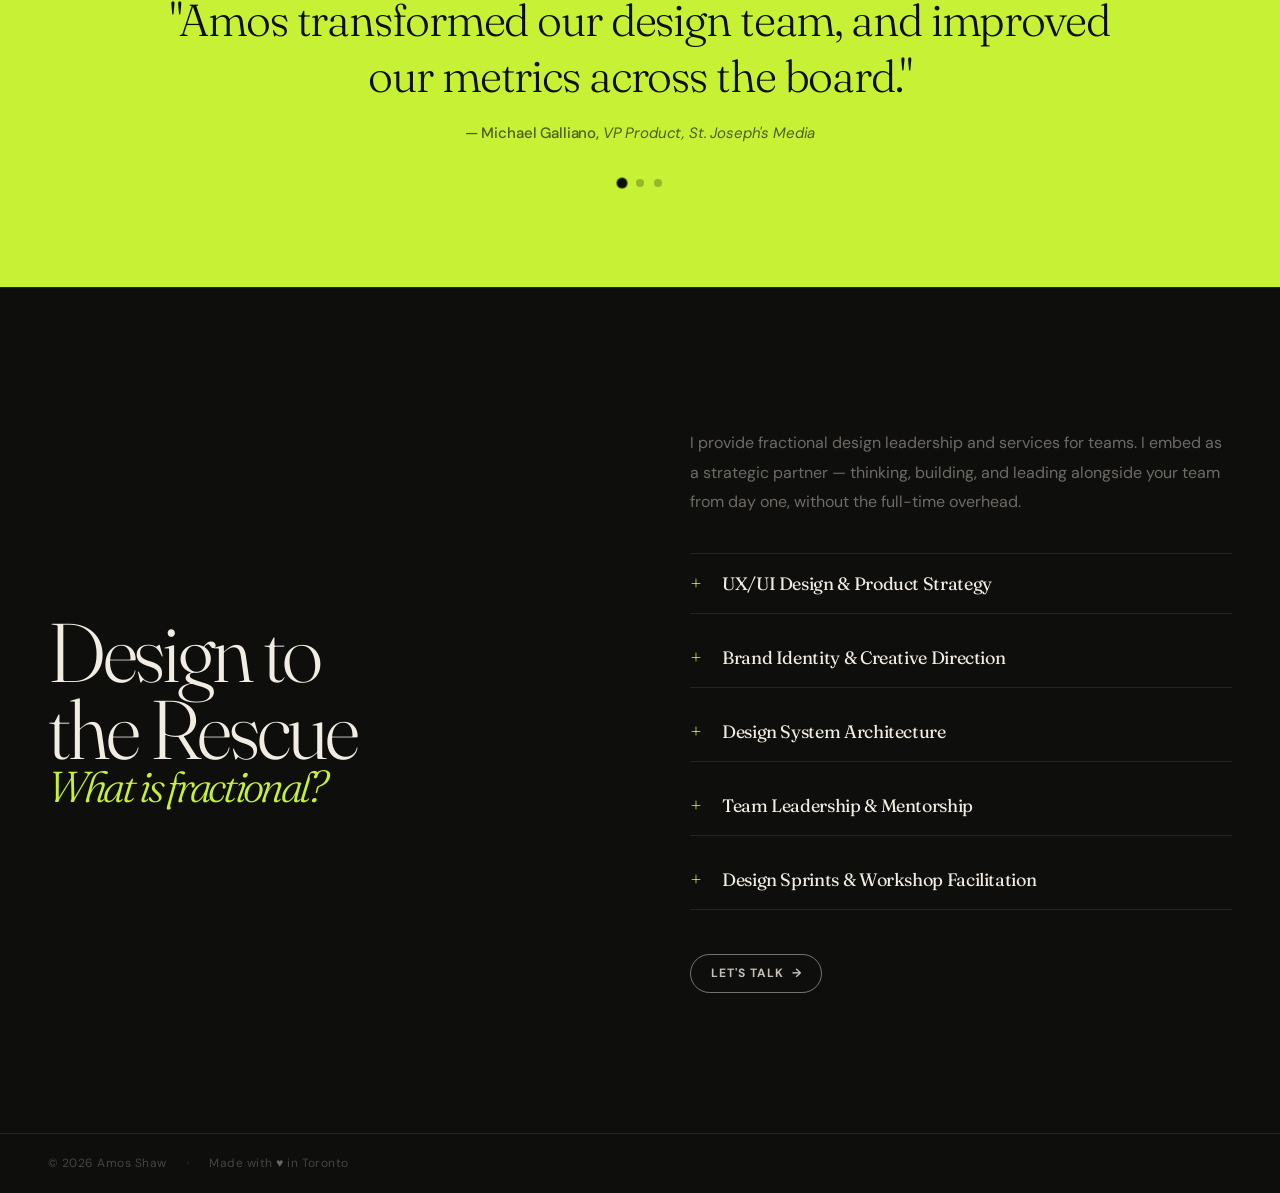
==== commit f915c610: "Add 'From the Archive' section with 7 projects migrated from Behance Rat Race, The Next SuperGeek, I" ====
--- a/index.html
+++ b/index.html
@@ -3,24 +3,7 @@
 <head>
   <meta charset="UTF-8">
   <meta name="viewport" content="width=device-width, initial-scale=1.0">
-  <title>Amos Shaw | Fractional Design Lead &amp; UX Designer, Toronto</title>
-  <meta name="description" content="Toronto design studio led by Amos Shaw. Fractional design leadership, UX/UI, branding and playful experiences for media, startups, kids' brands and live events.">
-  <link rel="canonical" href="https://www.warshawskis.com/">
-  <meta property="og:type" content="website">
-  <meta property="og:site_name" content="Warshawskis">
-  <meta property="og:url" content="https://www.warshawskis.com/">
-  <meta property="og:title" content="Amos Shaw: Design meets play">
-  <meta property="og:description" content="Fractional design leadership, UX/UI and branding from Toronto. 25+ years across media, fintech, kids' entertainment and live events.">
-  <meta property="og:locale" content="en_CA">
-  <meta name="twitter:card" content="summary">
-  <meta name="twitter:title" content="Amos Shaw: Design meets play">
-  <meta name="twitter:description" content="Fractional design leadership, UX/UI and branding from Toronto.">
-  <script type="application/ld+json">
-  {"@context":"https://schema.org","@graph":[
-  {"@type":"Person","@id":"https://www.warshawskis.com/#amos","name":"Amos Shaw","alternateName":"Soma","jobTitle":"Fractional Design Lead and Creative Director","url":"https://www.warshawskis.com/","email":"amos@warshawskis.com","sameAs":["https://www.linkedin.com/in/famousamos/","https://ratrace.to/"],"knowsAbout":["UX design","UI design","Product design","Branding","Design systems","Design leadership","Game design","Live experiences"],"worksFor":{"@id":"https://www.warshawskis.com/#studio"}},
-  {"@type":"ProfessionalService","@id":"https://www.warshawskis.com/#studio","name":"Warshawskis","url":"https://www.warshawskis.com/","founder":{"@id":"https://www.warshawskis.com/#amos"},"slogan":"Playing at the intersection of storytelling, design and technology","description":"Fractional design studio offering UX/UI and product strategy, brand identity, design systems, team leadership and design sprint facilitation.","areaServed":[{"@type":"City","name":"Toronto"},{"@type":"Country","name":"Canada"}],"address":{"@type":"PostalAddress","addressLocality":"Toronto","addressRegion":"ON","addressCountry":"CA"}}
-  ]}
-  </script>
+  <title>Amos Shaw — Design + Play</title>
   <link rel="preconnect" href="https://fonts.googleapis.com">
   <link rel="preconnect" href="https://fonts.gstatic.com" crossorigin>
   <link href="https://fonts.googleapis.com/css2?family=DM+Sans:ital,wght@0,300;0,400;0,500;0,600;0,700;1,400&family=Fraunces:ital,opsz,wght@0,9..144,200..900;1,9..144,200..900&display=swap" rel="stylesheet">
@@ -1010,6 +993,20 @@
       .work-tags { display: none; }
       .testimonial-inner { padding: 0 clamp(16px, 6vw, 80px); }
     }
+
+    /* ── Archive grid ───────────────────── */
+    .arch-grid { list-style: none; display: grid; grid-template-columns: repeat(3, 1fr); gap: 56px 32px; }
+    .arch-card { display: block; text-decoration: none; color: var(--text); }
+    .arch-img { display: block; aspect-ratio: 808 / 632; overflow: hidden; border-radius: 6px; background: #16160F; margin-bottom: 18px; }
+    .arch-img img { width: 100%; height: 100%; object-fit: cover; filter: saturate(.85); transition: transform .6s ease, filter .4s; }
+    .arch-card:hover .arch-img img { transform: scale(1.04); filter: saturate(1.05); }
+    .arch-meta { display: flex; gap: 12px; font-size: 11px; font-weight: 600; letter-spacing: .12em; text-transform: uppercase; color: var(--muted); }
+    .arch-year { color: var(--accent); }
+    .arch-name { display: block; font-family: var(--serif); font-size: 26px; line-height: 1.15; margin: 8px 0 6px; transition: color .2s; }
+    .arch-card:hover .arch-name { color: var(--accent); }
+    .arch-blurb { display: block; font-size: 14px; line-height: 1.55; color: var(--muted); }
+    @media (max-width: 900px) { .arch-grid { grid-template-columns: repeat(2, 1fr); } }
+    @media (max-width: 560px) { .arch-grid { grid-template-columns: 1fr; gap: 44px; } }
   </style>
 </head>
 <body>
@@ -1259,6 +1256,60 @@
           </div>
         </li>
 
+      </ul>
+    </div>
+  </section>
+
+  <!-- ── Archive (migrated from Behance / Adobe Portfolio) ── -->
+  <section id="archive">
+    <div class="wrap">
+      <div class="section-head reveal">
+        <span class="section-label">From the Archive</span>
+        <span class="section-aside">07 more projects</span>
+      </div>
+      <ul class="arch-grid">
+        <li class="reveal"><a class="arch-card" href="archive/rat-race/">
+          <span class="arch-img"><img src="archive/rat-race/images/cover.jpg" alt="" loading="lazy" width="808" height="714"></span>
+          <span class="arch-meta"><span class="arch-year">2026</span><span class="arch-client">Live-Action Puzzle Hunt</span></span>
+          <span class="arch-name">Rat Race</span>
+          <span class="arch-blurb">A live-action puzzle hunt through Toronto’s PATH network — part scavenger hunt, part street theatre.</span>
+        </a></li>
+        <li class="reveal"><a class="arch-card" href="archive/the-next-supergeek/">
+          <span class="arch-img"><img src="archive/the-next-supergeek/images/cover.jpg" alt="" loading="lazy" width="1192" height="933"></span>
+          <span class="arch-meta"><span class="arch-year">2014</span><span class="arch-client">CBC Kids · TFO</span></span>
+          <span class="arch-name">The Next SuperGeek</span>
+          <span class="arch-blurb">Live events, challenges and a web series celebrating the zany creativity in all things Geek.</span>
+        </a></li>
+        <li class="reveal"><a class="arch-card" href="archive/imaginary-friends/">
+          <span class="arch-img"><img src="archive/imaginary-friends/images/cover.jpg" alt="" loading="lazy" width="1141" height="893"></span>
+          <span class="arch-meta"><span class="arch-year">2015</span><span class="arch-client">Stitch Media</span></span>
+          <span class="arch-name">Imaginary Friends</span>
+          <span class="arch-blurb">A platform bringing reading, games and real-life activities together for kids.</span>
+        </a></li>
+        <li class="reveal"><a class="arch-card" href="archive/wattpad/">
+          <span class="arch-img"><img src="archive/wattpad/images/cover.jpg" alt="" loading="lazy" width="404" height="316"></span>
+          <span class="arch-meta"><span class="arch-year">2012</span><span class="arch-client">Mobile &amp; Community</span></span>
+          <span class="arch-name">Wattpad</span>
+          <span class="arch-blurb">Design for the world’s largest community of readers and writers.</span>
+        </a></li>
+        <li class="reveal"><a class="arch-card" href="archive/tineye/">
+          <span class="arch-img"><img src="archive/tineye/images/cover.jpg" alt="" loading="lazy" width="404" height="316"></span>
+          <span class="arch-meta"><span class="arch-year">2014</span><span class="arch-client">Reverse Image Search</span></span>
+          <span class="arch-name">TinEye</span>
+          <span class="arch-blurb">Product design for one of the world’s best reverse image search platforms.</span>
+        </a></li>
+        <li class="reveal"><a class="arch-card" href="archive/study-soup/">
+          <span class="arch-img"><img src="archive/study-soup/images/cover.jpg" alt="" loading="lazy" width="1400" height="1098"></span>
+          <span class="arch-meta"><span class="arch-year">2016</span><span class="arch-client">EdTech Marketplace</span></span>
+          <span class="arch-name">Study Soup</span>
+          <span class="arch-blurb">An online marketplace for students to buy and sell their notes.</span>
+        </a></li>
+        <li class="reveal"><a class="arch-card" href="archive/lifemark/">
+          <span class="arch-img"><img src="archive/lifemark/images/cover.jpg" alt="" loading="lazy" width="1511" height="1182"></span>
+          <span class="arch-meta"><span class="arch-year">2015</span><span class="arch-client">Healthcare App</span></span>
+          <span class="arch-name">LifeMark</span>
+          <span class="arch-blurb">Mobile app design for LifeMark Health.</span>
+        </a></li>
       </ul>
     </div>
   </section>
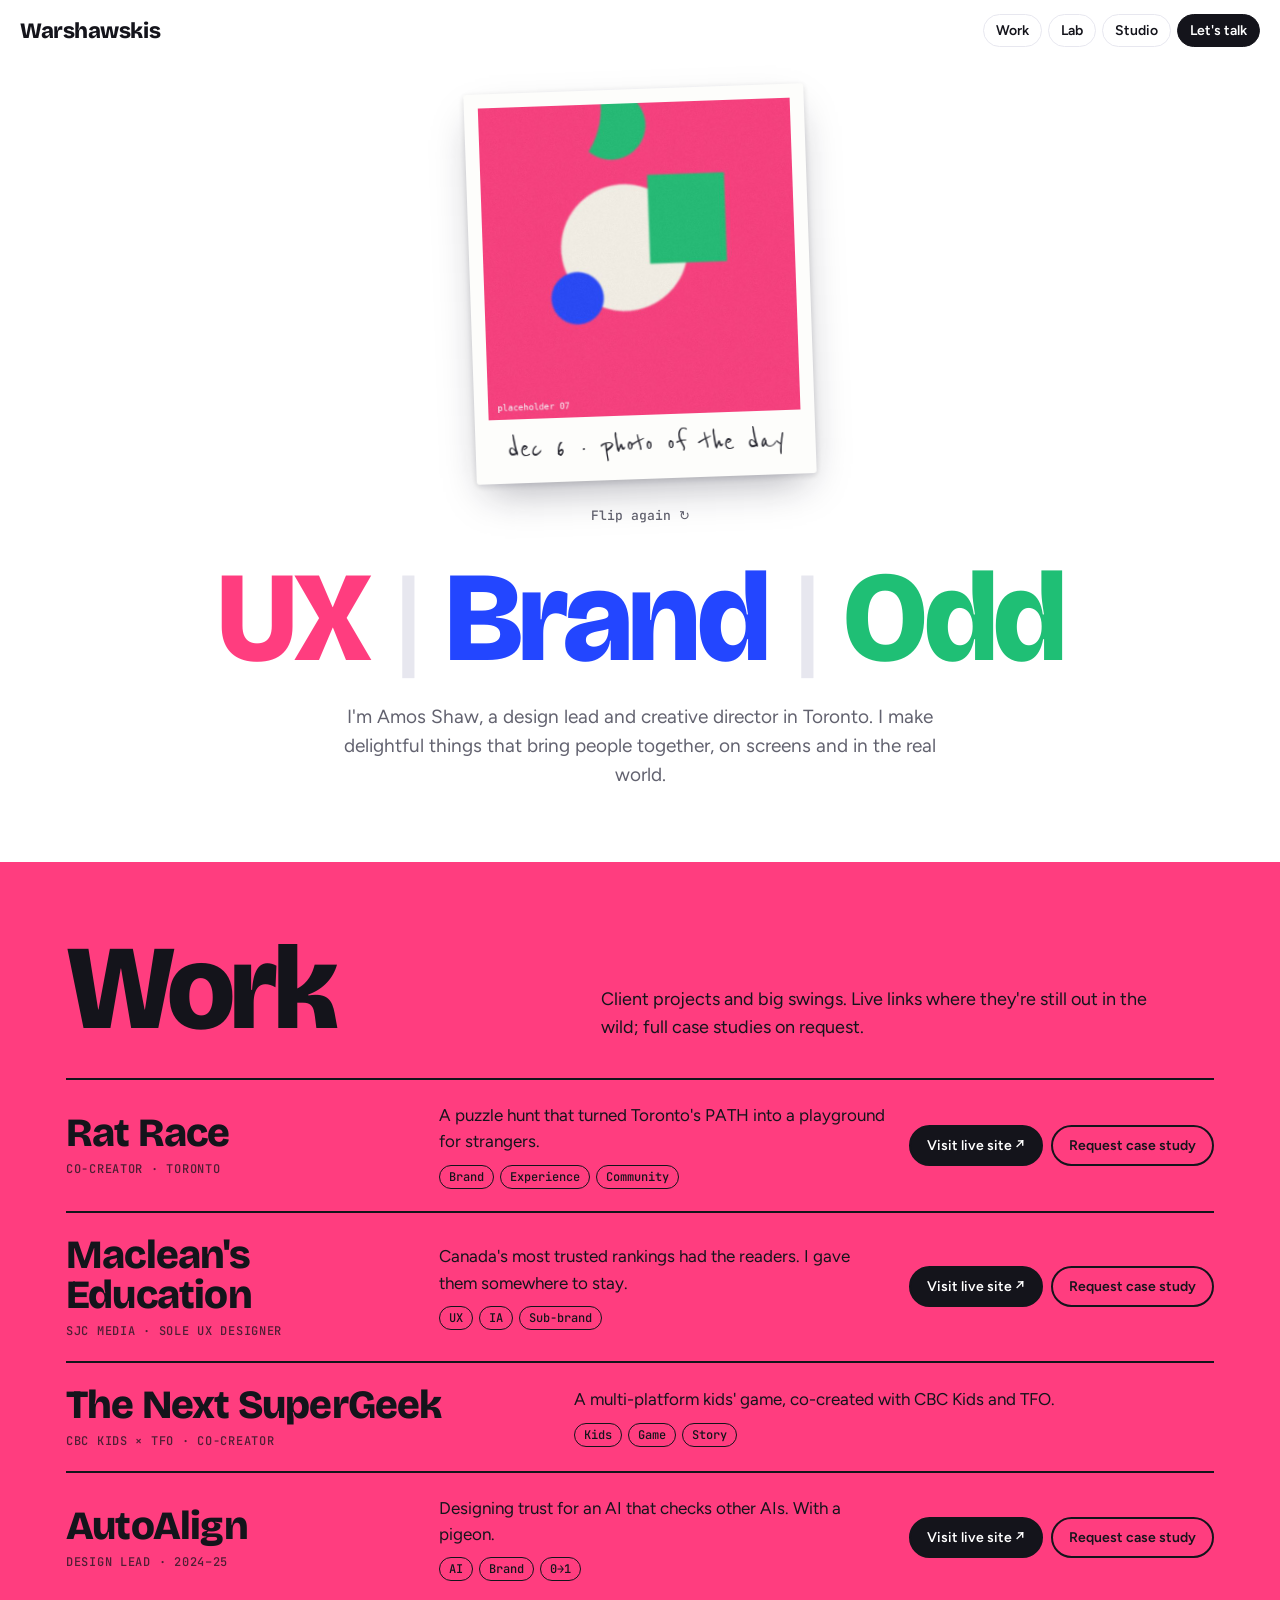
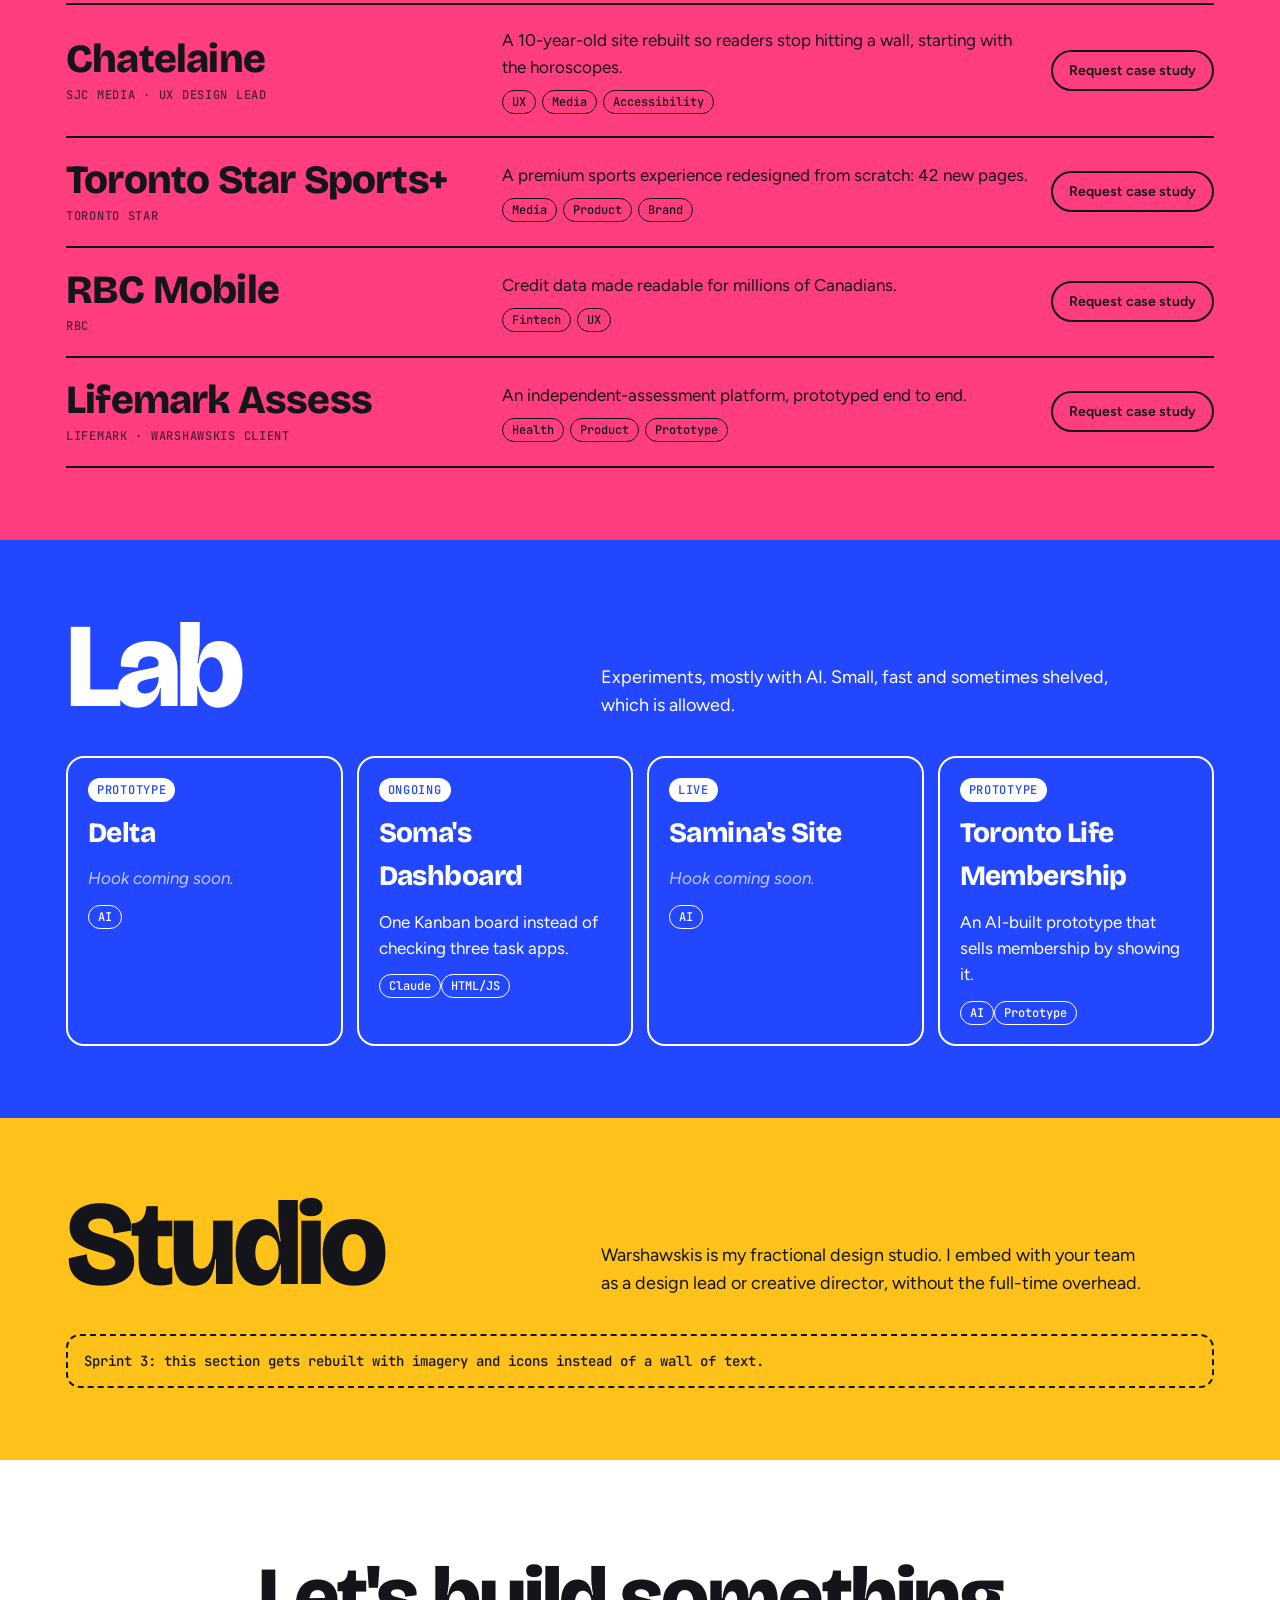
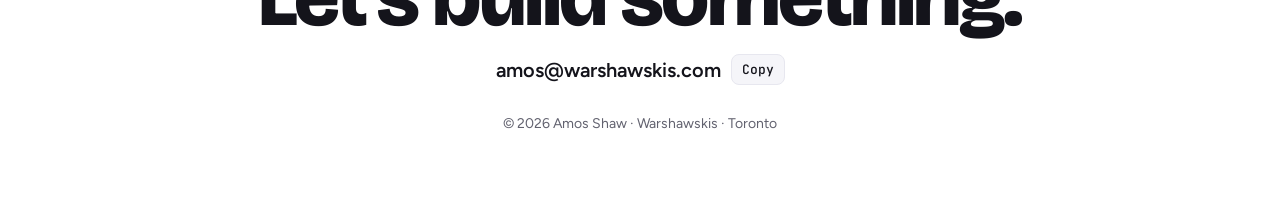
==== commit ce9d49ed: "v2: new landing page with polaroid of the day, UX | Brand | Odd, colour bands, request-a-case-study " ====
--- a/index.html
+++ b/index.html
@@ -1,1689 +1,110 @@
-<!DOCTYPE html>
+<!doctype html>
 <html lang="en">
 <head>
-  <meta charset="UTF-8">
-  <meta name="viewport" content="width=device-width, initial-scale=1.0">
-  <title>Amos Shaw — Design + Play</title>
-  <link rel="preconnect" href="https://fonts.googleapis.com">
-  <link rel="preconnect" href="https://fonts.gstatic.com" crossorigin>
-  <link href="https://fonts.googleapis.com/css2?family=DM+Sans:ital,wght@0,300;0,400;0,500;0,600;0,700;1,400&family=Fraunces:ital,opsz,wght@0,9..144,200..900;1,9..144,200..900&display=swap" rel="stylesheet">
-
-  <style>
-    *, *::before, *::after { box-sizing: border-box; margin: 0; padding: 0; }
-
-    :root {
-      --bg:     #0E0E0C;
-      --text:   #F2EDE3;
-      --accent: #C6F135;
-      --muted:  rgba(242, 237, 227, 0.42);
-      --border: rgba(242, 237, 227, 0.09);
-      --serif:  'Fraunces', serif;
-      --sans:   'DM Sans', sans-serif;
-    }
-
-    html { scroll-behavior: smooth; }
-
-    body {
-      background: var(--bg);
-      color: var(--text);
-      font-family: var(--sans);
-      font-size: 16px;
-      line-height: 1.6;
-      overflow-x: hidden;
-      cursor: none;
-    }
-
-    /* ── Grain ──────────────────────────── */
-    body::after {
-      content: '';
-      position: fixed;
-      inset: 0;
-      pointer-events: none;
-      z-index: 9000;
-      background-image: url("data:image/svg+xml,%3Csvg xmlns='http://www.w3.org/2000/svg' width='300' height='300'%3E%3Cfilter id='n'%3E%3CfeTurbulence type='fractalNoise' baseFrequency='0.85' numOctaves='4' stitchTiles='stitch'/%3E%3C/filter%3E%3Crect width='300' height='300' filter='url(%23n)' opacity='1'/%3E%3C/svg%3E");
-      opacity: 0.04;
-    }
-
-    /* ── Cursor ─────────────────────────── */
-    .cursor {
-      width: 8px; height: 8px;
-      background: var(--accent);
-      border-radius: 50%;
-      position: fixed; top: 0; left: 0;
-      pointer-events: none;
-      z-index: 9999;
-      transform: translate(-50%, -50%);
-      transition: width .2s, height .2s;
-    }
-    .cursor-ring {
-      /* 25% smaller than before: 38→28, hover 60→45 */
-      width: 28px; height: 28px;
-      border: 1px solid rgba(198, 241, 53, 0.35);
-      border-radius: 50%;
-      position: fixed; top: 0; left: 0;
-      pointer-events: none;
-      z-index: 9998;
-      transform: translate(-50%, -50%);
-      transition: width .3s, height .3s, border-color .3s;
-    }
-    body.hovered .cursor      { width: 14px; height: 14px; }
-    body.hovered .cursor-ring { width: 45px; height: 45px; border-color: var(--accent); }
-
-    /* ── Nav ────────────────────────────── */
-    nav {
-      position: fixed;
-      top: 0; left: 0; right: 0;
-      z-index: 200;
-      padding: 22px 48px;
-      display: flex;
-      justify-content: space-between;
-      align-items: center;
-      background: rgba(14,14,12,0.94);
-      backdrop-filter: blur(14px);
-      -webkit-backdrop-filter: blur(14px);
-    }
-    .nav-logo {
-      font-family: var(--serif);
-      font-size: 17px; font-weight: 400;
-      letter-spacing: -.01em;
-      color: var(--text);
-      text-decoration: none;
-    }
-    .nav-right {
-      display: flex;
-      gap: 36px;
-      align-items: center;
-    }
-    .nav-right a {
-      color: rgba(242,237,227,.65);
-      text-decoration: none;
-      font-size: 12px; font-weight: 600;
-      letter-spacing: .08em;
-      text-transform: uppercase;
-      transition: color .2s;
-    }
-    .nav-right a:hover { color: var(--text); }
-
-    /* Hamburger — desktop hidden, mobile shown */
-    .hamburger {
-      display: none;
-      flex-direction: column;
-      justify-content: center;
-      gap: 5px;
-      background: none;
-      border: none;
-      cursor: none;
-      padding: 4px;
-      width: 32px; height: 32px;
-    }
-    .hamburger span {
-      display: block;
-      width: 22px; height: 1.5px;
-      background: var(--text);
-      transition: transform .35s cubic-bezier(.16,1,.3,1), opacity .25s;
-    }
-    .hamburger.open span:nth-child(1) { transform: translateY(6.5px) rotate(45deg); }
-    .hamburger.open span:nth-child(2) { opacity: 0; transform: scaleX(0); }
-    .hamburger.open span:nth-child(3) { transform: translateY(-6.5px) rotate(-45deg); }
-
-    /* Mobile nav overlay */
-    .mobile-nav {
-      position: fixed;
-      inset: 0;
-      background: var(--bg);
-      z-index: 190;
-      display: flex;
-      flex-direction: column;
-      justify-content: center;
-      align-items: flex-start;
-      padding: 100px 40px 60px;
-      gap: 8px;
-      opacity: 0;
-      pointer-events: none;
-      transition: opacity .35s ease;
-    }
-    .mobile-nav.open { opacity: 1; pointer-events: all; }
-    .mnav-link {
-      font-family: var(--serif);
-      font-size: clamp(40px, 12vw, 64px);
-      font-weight: 300;
-      letter-spacing: -.025em;
-      line-height: 1.15;
-      color: var(--text);
-      text-decoration: none;
-      background: none;
-      border: none;
-      cursor: none;
-      padding: 0;
-      transition: color .2s;
-    }
-    .mnav-link:hover { color: var(--accent); }
-    .mnav-sub {
-      margin-top: 40px;
-      display: flex;
-      flex-direction: column;
-      gap: 14px;
-      padding-top: 32px;
-      border-top: 1px solid var(--border);
-      width: 100%;
-    }
-    .mnav-sub-link {
-      font-size: 13px; font-weight: 600;
-      letter-spacing: .1em; text-transform: uppercase;
-      color: var(--muted);
-      text-decoration: none;
-      background: none;
-      border: none;
-      cursor: none;
-      padding: 0;
-      text-align: left;
-      transition: color .2s;
-    }
-    .mnav-sub-link:hover { color: var(--accent); }
-
-    /* Gift box CTA */
-      83%  { transform: rotate(-14deg); }
-      87%  { transform: rotate(14deg); }
-      91%  { transform: rotate(-9deg); }
-      95%  { transform: rotate(5deg); }
-      98%  { transform: rotate(-2deg); }
-    }
-
-    /* ── Modal ──────────────────────────── */
-    .modal-overlay {
-      display: none;
-      position: fixed; inset: 0;
-      background: rgba(14,14,12,.88);
-      backdrop-filter: blur(12px);
-      z-index: 8000;
-      align-items: center;
-      justify-content: center;
-    }
-    .modal-overlay.open {
-      display: flex !important;
-      animation: modalIn .35s ease forwards;
-    }
-    @keyframes modalIn {
-      from { opacity: 0; }
-      to   { opacity: 1; }
-    }
-    .modal-box {
-      background: #18180F;
-      border: 1px solid var(--border);
-      border-radius: 6px;
-      padding: 56px 52px 48px;
-      max-width: 520px;
-      width: 90%;
-      position: relative;
-      animation: modalSlideIn .4s cubic-bezier(.16,1,.3,1) forwards;
-    }
-    @keyframes modalSlideIn {
-      from { transform: translateY(20px); opacity: 0; }
-      to   { transform: translateY(0);    opacity: 1; }
-    }
-
-    .modal-close {
-      position: absolute; top: 20px; right: 24px;
-      background: none; border: none; cursor: none;
-      color: var(--muted);
-      font-size: 28px; line-height: 1;
-      transition: color .2s;
-    }
-    .modal-close:hover { color: var(--text); }
-
-    .modal-tag {
-      font-size: 11px; font-weight: 700;
-      letter-spacing: .14em; text-transform: uppercase;
-      color: var(--accent);
-      margin-bottom: 20px;
-    }
-    .modal-title {
-      font-family: var(--serif);
-      font-size: 36px; font-weight: 300;
-      letter-spacing: -.025em; line-height: 1.1;
-      margin-bottom: 20px;
-    }
-    .modal-title em { font-style: italic; color: var(--accent); }
-    .modal-body {
-      font-size: 15px; color: var(--muted);
-      line-height: 1.75;
-      margin-bottom: 36px;
-    }
-    .modal-cta {
-      display: inline-flex;
-      align-items: center;
-      gap: 12px;
-      background: var(--accent);
-      color: var(--bg);
-      font-size: 13px; font-weight: 700;
-      letter-spacing: .08em; text-transform: uppercase;
-      text-decoration: none;
-      padding: 16px 28px;
-      border-radius: 3px;
-      transition: gap .3s, transform .25s;
-    }
-    .modal-cta:hover { gap: 20px; transform: translateY(-2px); }
-    .modal-note {
-      margin-top: 18px;
-      font-size: 12px;
-      color: rgba(242,237,227,.28);
-      letter-spacing: .04em;
-    }
-
-    /* ── Hero ───────────────────────────── */
-    .hero {
-      min-height: 100vh;
-      position: relative;
-      display: flex;
-      flex-direction: column;
-      justify-content: center;
-      padding: 110px 48px 80px; /* top clears nav */
-      max-width: 1280px;
-      margin: 0 auto;
-    }
-
-    .hero-headline {
-      font-family: var(--serif);
-      font-weight: 300;
-      letter-spacing: -.035em;
-      text-align: center;
-    }
-
-    /* Each line clips its slide-up animation */
-    .hero-headline .line {
-      display: block;
-      overflow: hidden;
-      padding-bottom: 0.18em;
-      margin-bottom: -0.13em;
-    }
-    .hero-headline .line-inner {
-      display: block;
-      transform: translateY(115%);
-      animation: slideUp .9s cubic-bezier(.16,1,.3,1) forwards;
-    }
-    .hero-headline .line:nth-child(1) .line-inner { animation-delay: .1s; }
-    .hero-headline .line:nth-child(2) .line-inner { animation-delay: .24s; }
-    .hero-headline .line:nth-child(3) .line-inner { animation-delay: .38s; }
-
-    @keyframes slideUp { to { transform: translateY(0); } }
-
-    /* "Design" and the spinning word — big */
-    .line-big { font-size: clamp(64px, 10.5vw, 148px); line-height: .88; }
-
-    /* "meets" — pull hard against Design, shift right */
-    .line-meets {
-      font-size: clamp(32px, 5vw, 72px);
-      line-height: .9;
-      color: var(--muted);
-      margin-top: calc(-0.3em + 8px);
-    }
-    .line-meets .line-inner { padding-left: 24px; }
-
-    /* Third line (animated word) — pull up tight under meets, shift right */
-    .hero-headline .line:nth-child(3) { margin-top: -0.22em; }
-    .hero-headline .line:nth-child(3) .line-inner { padding-left: 24px; }
-
-    /* Hero tagline — sits flush under the animated word */
-    .hero-tagline {
-      font-size: 12px;
-      font-weight: 600;
-      letter-spacing: .18em;
-      text-transform: uppercase;
-      color: var(--muted);
-      margin-top: 14px;
-      text-align: center;
-      opacity: 0;
-      animation: fadeIn .8s ease .7s forwards;
-    }
-    .hero-tagline span { color: rgba(242,237,227,.25); margin: 0 10px; }
-
-    /* Rotating word */
-    .word-spin {
-      display: inline-block;
-      overflow: hidden;
-      /* 1.45em gives y/g/p descenders full room */
-      height: 1.45em;
-      vertical-align: bottom;
-    }
-    .word-spin-track {
-      display: flex;
-      flex-direction: column;
-    }
-    .word-spin-track span {
-      display: block;
-      /* must match .word-spin height so pixel-based JS translation is accurate */
-      height: 1.45em;
-      font-style: italic;
-      color: var(--accent);
-      line-height: 1;
-      padding-top: 0;
-    }
-
-    /* ── Hero scroll prompt ─────────────── */
-    .hero-scroll {
-      display: flex;
-      flex-direction: column;
-      align-items: center;
-      gap: 10px;
-      margin-top: 48px;
-      color: var(--muted);
-      font-size: 10px;
-      font-weight: 600;
-      letter-spacing: .14em;
-      text-transform: uppercase;
-      opacity: 0;
-      animation: fadeIn .8s ease 1s forwards;
-    }
-    .scroll-bar {
-      width: 1px;
-      height: 52px;
-      background: linear-gradient(to bottom, var(--accent), transparent);
-      animation: grow 2.2s ease-in-out infinite;
-    }
-    @keyframes grow {
-      0%, 100% { transform: scaleY(1); opacity: .5; }
-      50%       { transform: scaleY(1.4); opacity: 1; }
-    }
-    @keyframes fadeIn { to { opacity: 1; } }
-
-    /* ── External link button ───────────── */
-    .work-ext {
-      display: inline-flex;
-      align-items: center;
-      justify-content: center;
-      width: 36px; height: 36px;
-      border: 1px solid var(--border);
-      border-radius: 50%;
-      color: var(--muted);
-      text-decoration: none;
-      font-size: 15px;
-      line-height: 1;
-      margin-top: 8px;
-      transition: background .25s, border-color .25s, color .25s, transform .25s;
-      flex-shrink: 0;
-    }
-    .work-ext:hover,
-    .work-item:hover .work-ext {
-      background: var(--accent);
-      border-color: var(--accent);
-      color: var(--bg);
-      transform: rotate(-45deg);
-    }
-
-    /* ── Layout helpers ─────────────────── */
-    .wrap {
-      max-width: 1280px;
-      margin: 0 auto;
-      padding: 0 48px;
-    }
-
-    section {
-      padding: 128px 0;
-      border-top: 1px solid var(--border);
-    }
-
-    .section-head {
-      display: flex;
-      justify-content: space-between;
-      align-items: baseline;
-      margin-bottom: 64px;
-    }
-    .section-label {
-      font-size: 11px; font-weight: 700;
-      letter-spacing: .14em; text-transform: uppercase;
-      color: var(--muted);
-    }
-    .section-aside {
-      font-family: var(--serif);
-      font-size: 13px; font-style: italic;
-      color: var(--muted);
-    }
-
-    /* ── Projects list ──────────────────── */
-    .work-list { list-style: none; }
-
-    .work-item {
-      position: relative;
-      border-top: 1px solid var(--border);
-      padding: 30px 0;
-      display: grid;
-      grid-template-columns: 44px 1fr auto;
-      gap: 24px;
-      align-items: start;
-      transition: border-color .35s;
-      overflow: hidden;
-    }
-    .work-item:last-child { border-bottom: 1px solid var(--border); }
-
-    .work-item::before {
-      content: '';
-      position: absolute; inset: 0;
-      background: linear-gradient(100deg, rgba(198,241,53,.04) 0%, transparent 60%);
-      opacity: 0;
-      transition: opacity .4s;
-    }
-    .work-item:hover { border-color: rgba(198, 241, 53, .25); }
-    .work-item:hover::before { opacity: 1; }
-
-    .work-num {
-      font-family: var(--serif);
-      font-size: 12px; font-style: italic;
-      color: var(--muted);
-      padding-top: 8px;
-    }
-
-    .work-name {
-      font-family: var(--serif);
-      font-size: clamp(30px, 4.5vw, 54px);
-      font-weight: 300;
-      letter-spacing: -.025em; line-height: 1.05;
-      transition: color .3s;
-    }
-    .work-item:hover .work-name { color: var(--accent); }
-
-    .work-blurb {
-      font-size: 14px;
-      color: var(--muted);
-      max-width: 520px; line-height: 1.65;
-      max-height: 0; overflow: hidden;
-      opacity: 0;
-      transition: max-height .45s ease, opacity .35s ease, margin .35s ease;
-    }
-    .work-item:hover .work-blurb {
-      max-height: 80px;
-      opacity: 1;
-      margin-top: 14px;
-    }
-
-    /* Metric bar — accent bg, dark text */
-    .work-stat {
-      display: inline-flex;
-      align-items: center;
-      font-size: 12px; font-weight: 700;
-      letter-spacing: .05em;
-      background: var(--accent);
-      color: var(--bg);
-      padding: 5px 13px;
-      border-radius: 3px;
-      margin-top: 12px;
-      opacity: 0;
-      transform: translateY(6px);
-      text-decoration: none;
-      transition: opacity .35s ease .1s, transform .35s ease .1s, background .2s, color .2s;
-    }
-    .work-item:hover .work-stat { opacity: 1; transform: translateY(0); }
-    /* Linked variant — "View Case Study" */
-    a.work-stat:hover { background: var(--text); color: var(--bg); }
-
-    .work-tags {
-      display: flex; flex-direction: column;
-      gap: 7px; padding-top: 8px;
-      align-items: flex-end;
-    }
-    .tag {
-      font-size: 10px; font-weight: 700;
-      letter-spacing: .09em; text-transform: uppercase;
-      color: var(--muted);
-      border: 1px solid var(--border);
-      padding: 4px 10px; border-radius: 2px;
-      transition: color .3s, border-color .3s;
-    }
-    .work-item:hover .tag { color: var(--accent); border-color: rgba(198,241,53,.3); }
-
-    /* ── About ──────────────────────────── */
-    .about-grid {
-      display: grid;
-      grid-template-columns: 1fr 1fr;
-      gap: 100px;
-      align-items: start;
-    }
-    .about-hed {
-      font-family: var(--serif);
-      font-size: clamp(38px, 5.5vw, 72px);
-      font-weight: 300; line-height: 1.05;
-      letter-spacing: -.03em;
-    }
-    .about-hed em { font-style: italic; color: var(--accent); }
-
-    .stats {
-      margin-top: 56px;
-      display: grid;
-      grid-template-columns: 1fr 1fr;
-      gap: 36px 24px;
-    }
-    .stat-n {
-      font-family: var(--serif);
-      font-size: 52px; font-weight: 300;
-      letter-spacing: -.04em; line-height: 1;
-    }
-    .stat-n .stat-unit {
-      font-size: 0.48em;
-      letter-spacing: -.02em;
-      vertical-align: baseline;
-      opacity: 0.7;
-    }
-    .stat-l {
-      font-size: 11px; font-weight: 600;
-      letter-spacing: .09em; text-transform: uppercase;
-      color: var(--muted); margin-top: 6px;
-    }
-
-    .about-body {
-      font-size: 16px; color: var(--muted);
-      line-height: 1.85;
-    }
-    .about-body p + p { margin-top: 22px; }
-    .about-body strong { color: var(--text); font-weight: 600; }
-    .about-intro {
-      font-family: var(--serif);
-      font-size: clamp(18px, 2vw, 22px);
-      font-weight: 300; font-style: italic;
-      line-height: 1.55; letter-spacing: -.01em;
-      color: var(--text);
-      margin-bottom: 28px;
-    }
-
-    /* ── Fractional section ─────────────── */
-    #studio {
-      display: flex;
-      align-items: center;
-      min-height: 80vh;
-      padding: 140px 0;
-    }
-    #studio .wrap { width: 100%; }
-    .studio-layout {
-      display: grid;
-      grid-template-columns: 1fr 1fr;
-      gap: 100px;
-      align-items: center;
-    }
-    .studio-hed {
-      font-family: var(--serif);
-      font-size: clamp(44px, 6.5vw, 88px);
-      font-weight: 300;
-      letter-spacing: -.04em; line-height: .92;
-    }
-    .studio-hed span {
-      display: block;
-      font-style: italic;
-      color: var(--accent);
-      font-size: .52em;
-    }
-    .studio-body {
-      font-size: 16px; color: var(--muted);
-      line-height: 1.85;
-    }
-    .services {
-      margin-top: 36px;
-      list-style: none;
-      display: flex; flex-direction: column;
-      gap: 14px;
-    }
-    .services li {
-      display: block;
-    }
-
-    .cta-btn {
-      display: inline-flex;
-      align-items: center;
-      gap: 10px;
-      margin-top: 44px;
-      font-family: var(--sans);
-      font-size: 12px; font-weight: 700;
-      letter-spacing: .08em; text-transform: uppercase;
-      color: rgba(242,237,227,.8);
-      background: none;
-      border: 1px solid rgba(242,237,227,.45);
-      padding: 9px 20px; border-radius: 100px;
-      text-decoration: none;
-      cursor: none;
-      transition: border-color .25s, color .25s, background .25s, gap .25s;
-    }
-    .cta-btn:hover {
-      border-color: var(--accent);
-      color: var(--bg);
-      background: var(--accent);
-      gap: 14px;
-    }
-
-    /* ── Testimonial ────────────────────── */
-    .testimonial-section {
-      background: var(--accent);
-      padding: 100px 0;
-      border-top: none;
-    }
-    .testimonial-inner {
-      /* 120px on large screens, scales down gracefully, min 24px on mobile */
-      padding: 0 clamp(24px, 10vw, 120px);
-      text-align: center;
-    }
-    .testimonial-quote {
-      font-family: var(--serif);
-      font-size: clamp(24px, 3.5vw, 48px);
-      font-weight: 300;
-      letter-spacing: -.025em;
-      line-height: 1.25;
-      color: var(--bg);
-      quotes: none;
-      margin-bottom: 36px;
-    }
-    .t-name {
-      display: block;
-      font-size: 18px;
-      font-weight: 700;
-      letter-spacing: -.01em;
-      color: var(--bg);
-    }
-    .t-title {
-      display: block;
-      font-size: 13px;
-      font-weight: 500;
-      letter-spacing: .05em;
-      color: rgba(14,14,12,.6);
-      margin-top: 4px;
-    }
-    .t-company {
-      display: block;
-      font-family: var(--serif);
-      font-size: 22px;
-      font-weight: 400;
-      font-style: italic;
-      letter-spacing: -.015em;
-      color: var(--bg);
-      margin-top: 14px;
-    }
-
-    /* ── Testimonial Carousel ───────────── */
-    .testimonial-carousel { position: relative; }
-    .t-slide {
-      display: none;
-      animation: tFadeIn .5s ease forwards;
-    }
-    .t-slide.active { display: block; }
-    @keyframes tFadeIn {
-      from { opacity: 0; transform: translateY(8px); }
-      to   { opacity: 1; transform: translateY(0); }
-    }
-    .t-attr {
-      display: block;
-      font-family: var(--sans);
-      font-size: 15px;
-      font-weight: 500;
-      letter-spacing: -.01em;
-      color: rgba(14,14,12,.65);
-      margin-top: 20px;
-    }
-    .t-attr em { font-style: italic; font-weight: 400; }
-    .t-dots {
-      display: flex;
-      gap: 10px;
-      justify-content: center;
-      margin-top: 32px;
-    }
-    .t-dot {
-      width: 8px; height: 8px;
-      border-radius: 50%;
-      background: rgba(14,14,12,.25);
-      border: none;
-      cursor: pointer;
-      padding: 0;
-      transition: background .3s, transform .3s;
-    }
-    .t-dot.active {
-      background: var(--bg);
-      transform: scale(1.35);
-    }
-
-    /* ── Fractional Services ────────────── */
-    .service-item { list-style: none; border-bottom: 1px solid var(--border); }
-    .service-item:first-child { border-top: 1px solid var(--border); }
-    .service-toggle {
-      width: 100%;
-      display: flex;
-      align-items: center;
-      gap: 12px;
-      background: none;
-      border: none;
-      color: var(--text);
-      font-family: var(--serif);
-      font-size: 18px;
-      font-weight: 400;
-      letter-spacing: -.02em;
-      padding: 18px 0;
-      cursor: pointer;
-      text-align: left;
-      transition: opacity .2s;
-    }
-    .service-toggle:hover { opacity: .7; }
-    .service-toggle .plus {
-      font-size: 22px;
-      font-weight: 300;
-      line-height: 1;
-      color: var(--accent);
-      transition: transform .3s;
-      display: inline-block;
-      width: 20px;
-      flex-shrink: 0;
-    }
-    .service-item.open .plus { transform: rotate(45deg); }
-    .service-detail {
-      max-height: 0;
-      overflow: hidden;
-      transition: max-height .4s ease, padding .3s ease;
-      padding-bottom: 0;
-    }
-    .service-item.open .service-detail {
-      max-height: 200px;
-      padding-bottom: 20px;
-    }
-    .service-detail p {
-      font-size: 15px;
-      line-height: 1.65;
-      color: var(--muted);
-      margin-bottom: 10px;
-    }
-    .service-output {
-      display: inline-block;
-      font-size: 12px;
-      font-weight: 500;
-      letter-spacing: .04em;
-      color: var(--muted);
-    }
-    .out-label {
-      color: var(--accent);
-      font-weight: 700;
-      letter-spacing: .06em;
-      text-transform: uppercase;
-      font-size: 11px;
-    }
-
-    /* ── Footer ─────────────────────────── */
-    footer {
-      border-top: 1px solid var(--border);
-      padding: 20px 0;
-    }
-    .footer-line {
-      display: flex;
-      gap: 20px;
-      align-items: center;
-      flex-wrap: wrap;
-      font-size: 12px;
-      color: rgba(242,237,227,.25);
-      letter-spacing: .04em;
-    }
-    .footer-heart { color: rgba(242,237,227,.4); }
-
-    /* ── Scroll reveal ──────────────────── */
-    .reveal {
-      opacity: 0;
-      transform: translateY(28px);
-      transition: opacity .8s ease, transform .8s ease;
-    }
-    .reveal.in { opacity: 1; transform: none; }
-
-    /* ── Let's Talk button ──────────────── */
-    .lets-talk-btn {
-      background: none;
-      border: 1px solid rgba(242,237,227,.45);
-      color: rgba(242,237,227,.8);
-      padding: 9px 20px;
-      border-radius: 100px;
-      font-family: var(--sans);
-      font-size: 12px; font-weight: 700;
-      letter-spacing: .08em; text-transform: uppercase;
-      cursor: none;
-      transition: border-color .25s, color .25s, background .25s;
-    }
-    .lets-talk-btn:hover {
-      border-color: var(--accent);
-      color: var(--bg);
-      background: var(--accent);
-    }
-
-    /* ── Intake form ────────────────────── */
-    .intake-grid {
-      display: flex;
-      flex-wrap: wrap;
-      gap: 10px;
-      margin: 28px 0 36px;
-    }
-    .itag {
-      background: none;
-      border: 1px solid var(--border);
-      color: var(--muted);
-      padding: 9px 18px;
-      border-radius: 100px;
-      font-family: var(--sans);
-      font-size: 13px; font-weight: 600;
-      letter-spacing: .05em;
-      cursor: none;
-      transition: border-color .2s, color .2s, background .2s;
-    }
-    .itag:hover  { border-color: rgba(198,241,53,.4); color: var(--text); }
-    .itag.on     { background: var(--accent); border-color: var(--accent); color: var(--bg); }
-    .intake-confirm {
-      display: none;
-      text-align: center;
-      padding: 20px 0 8px;
-    }
-    .intake-confirm .confirm-icon { font-size: 40px; margin-bottom: 16px; }
-    .intake-confirm h3 {
-      font-family: var(--serif);
-      font-size: 28px; font-weight: 300;
-      letter-spacing: -.02em; margin-bottom: 10px;
-    }
-    .intake-confirm h3 em { font-style: italic; color: var(--accent); }
-    .intake-confirm p { font-size: 14px; color: var(--muted); line-height: 1.7; }
-    .intake-error {
-      font-size: 12px; color: #ff6b6b;
-      margin-top: -24px; margin-bottom: 16px;
-      display: none;
-    }
-
-    /* ── Logo ticker ────────────────────── */
-    .logo-ticker {
-      width: 100vw;
-      position: relative;
-      left: 50%;
-      transform: translateX(-50%);
-      overflow: hidden;
-      margin-top: 86px;
-      padding: 14px 0;
-      opacity: 0;
-      animation: fadeIn .8s ease .9s forwards;
-    }
-    .logo-ticker::before,
-    .logo-ticker::after {
-      content: '';
-      position: absolute;
-      top: 0; bottom: 0;
-      width: 120px;
-      z-index: 2;
-      pointer-events: none;
-    }
-    .logo-ticker::before {
-      left: 0;
-      background: linear-gradient(to right, var(--bg), transparent);
-    }
-    .logo-ticker::after {
-      right: 0;
-      background: linear-gradient(to left, var(--bg), transparent);
-    }
-    .logo-track {
-      display: flex;
-      align-items: center;
-      gap: 0;
-      width: max-content;
-      animation: tickerRoll 28s linear infinite;
-    }
-    .logo-track:hover { animation-play-state: paused; }
-    @keyframes tickerRoll {
-      0%   { transform: translateX(0); }
-      100% { transform: translateX(-50%); }
-    }
-    .logo-link {
-      display: flex;
-      align-items: center;
-      flex-shrink: 0;
-      text-decoration: none;
-    }
-    .logo-link:hover .logo-item { opacity: 1; }
-    .logo-item {
-      height: 38px;
-      width: auto;
-      flex-shrink: 0;
-      display: block;
-      opacity: 0.6;
-      transition: opacity .25s;
-    }
-    .logo-sep {
-      color: rgba(242,237,227,.15);
-      font-size: 14px;
-      flex-shrink: 0;
-      margin: 0 36px;
-    }
-
-    /* ── Work actions (dual buttons) ────── */
-    .work-actions {
-      display: flex;
-      flex-wrap: wrap;
-      gap: 8px;
-      margin-top: 12px;
-      opacity: 0;
-      transform: translateY(6px);
-      transition: opacity .35s ease .1s, transform .35s ease .1s;
-    }
-    .work-item:hover .work-actions { opacity: 1; transform: translateY(0); }
-    /* Stat inside actions — reset its own animation since parent handles it */
-    .work-actions .work-stat {
-      margin-top: 0;
-      opacity: 1;
-      transform: none;
-      transition: background .2s, color .2s, border-color .2s;
-    }
-    .work-stat--ghost {
-      background: none !important;
-      border: 1px solid rgba(198,241,53,.45);
-      color: var(--accent) !important;
-    }
-    .work-stat--ghost:hover {
-      background: rgba(198,241,53,.12) !important;
-    }
-
-    /* ── Mobile ─────────────────────────── */
-    @media (max-width: 768px) {
-      nav { padding: 18px 24px; }
-      .nav-right { display: none; }
-      .hamburger { display: flex; }
-      .hero {
-        justify-content: flex-start;
-        padding: 210px 24px 100px;
-      }
-      .hero-scroll {
-        position: absolute;
-        bottom: 36px;
-        left: 0; right: 0;
-        align-items: center;
-        margin-top: 0;
-      }
-      .wrap { padding: 0 24px; }
-      section { padding: 88px 0; }
-      .about-grid, .studio-layout { grid-template-columns: 1fr; gap: 52px; }
-      .work-item { grid-template-columns: 36px 1fr; }
-      .work-tags { display: none; }
-      .testimonial-inner { padding: 0 clamp(16px, 6vw, 80px); }
-    }
-
-    /* ── Archive grid ───────────────────── */
-    .arch-grid { list-style: none; display: grid; grid-template-columns: repeat(3, 1fr); gap: 56px 32px; }
-    .arch-card { display: block; text-decoration: none; color: var(--text); }
-    .arch-img { display: block; aspect-ratio: 808 / 632; overflow: hidden; border-radius: 6px; background: #16160F; margin-bottom: 18px; }
-    .arch-img img { width: 100%; height: 100%; object-fit: cover; filter: saturate(.85); transition: transform .6s ease, filter .4s; }
-    .arch-card:hover .arch-img img { transform: scale(1.04); filter: saturate(1.05); }
-    .arch-meta { display: flex; gap: 12px; font-size: 11px; font-weight: 600; letter-spacing: .12em; text-transform: uppercase; color: var(--muted); }
-    .arch-year { color: var(--accent); }
-    .arch-name { display: block; font-family: var(--serif); font-size: 26px; line-height: 1.15; margin: 8px 0 6px; transition: color .2s; }
-    .arch-card:hover .arch-name { color: var(--accent); }
-    .arch-blurb { display: block; font-size: 14px; line-height: 1.55; color: var(--muted); }
-    @media (max-width: 900px) { .arch-grid { grid-template-columns: repeat(2, 1fr); } }
-    @media (max-width: 560px) { .arch-grid { grid-template-columns: 1fr; gap: 44px; } }
-  </style>
+<meta charset="utf-8">
+<meta name="viewport" content="width=device-width, initial-scale=1, viewport-fit=cover">
+<title>Warshawskis — Amos Shaw</title>
+<meta name="description" content="Amos Shaw is a design lead and creative director in Toronto. UX, brand and odd things, playing at the intersection of storytelling, design and technology.">
+<meta name="claude:viewport-fit-sides" content="cover">
+<link rel="preconnect" href="https://fonts.googleapis.com">
+<link rel="preconnect" href="https://fonts.gstatic.com" crossorigin>
+<link rel="stylesheet" href="https://fonts.googleapis.com/css2?family=Bricolage+Grotesque:opsz,wght@12..96,500;12..96,800&family=Figtree:wght@400;500;600&family=JetBrains+Mono:wght@500&family=Reenie+Beanie&display=swap">
+<link rel="stylesheet" href="assets/site.css">
 </head>
 <body>
 
-  <div class="cursor"      id="cursor"></div>
-  <div class="cursor-ring" id="ring"></div>
+<header class="nav">
+  <a class="wordmark" href="#top">Warshawskis</a>
+  <nav aria-label="Main">
+    <a href="#work" class="n-work">Work</a>
+    <a href="#lab" class="n-lab">Lab</a>
+    <a href="#studio" class="n-studio">Studio</a>
+    <a href="#talk" class="n-talk">Let's talk</a>
+  </nav>
+</header>
 
-  <!-- ── Intake Modal ──────────────────── -->
-  <div class="modal-overlay" id="intakeModal" style="display:none">
-    <div class="modal-box">
-      <button class="modal-close" id="intakeClose" aria-label="Close">×</button>
+<main id="top">
+  <!-- HERO: polaroid of the day -->
+  <section class="hero" aria-label="Photo of the day">
+    <figure class="polaroid" id="polaroid">
+      <div class="frame">
+        <img id="pol-img" src="photos/placeholder-01.jpg" alt="Photo of the day from Warshawskis" width="800" height="800">
+        <span class="flash" aria-hidden="true"></span>
+      </div>
+      <figcaption id="pol-cap">photo of the day</figcaption>
+    </figure>
+    <button class="flip-again" id="flip-again" type="button">Flip again ↻</button>
 
-      <!-- Form state -->
-      <div id="intakeForm">
-        <p class="modal-tag">Start a Project</p>
-        <h2 class="modal-title">What are you <em>interested in?</em></h2>
-        <p class="modal-body" style="margin-bottom:0">Pick everything that applies — I'll come prepared.</p>
-        <div class="intake-grid">
-          <button class="itag">UX</button>
-          <button class="itag">UI</button>
-          <button class="itag">Branding</button>
-          <button class="itag">Prototyping</button>
-          <button class="itag">User Testing</button>
-          <button class="itag">Research</button>
-          <button class="itag">Design System</button>
-          <button class="itag">Leadership</button>
-        </div>
-        <p class="intake-error" id="intakeError">Please select at least one area.</p>
-        <button class="modal-cta" id="intakeSubmit" style="border:none;cursor:none;">
-          Send my interests &nbsp;→
-        </button>
+    <h1 class="trio" aria-label="UX, Brand, Odd">
+      <span class="t-ux">UX</span><span class="bar" aria-hidden="true">|</span><span class="t-brand">Brand</span><span class="bar" aria-hidden="true">|</span><span class="t-odd">Odd</span>
+    </h1>
+    <p class="intro">I'm Amos Shaw, a design lead and creative director in Toronto. I make delightful things that bring people together, on screens and in the real world.</p>
+  </section>
+
+  <!-- WORK -->
+  <section class="band band-work" id="work" aria-labelledby="work-h">
+    <div class="band-in">
+      <div class="band-head">
+        <h2 id="work-h">Work</h2>
+        <p>Client projects and big swings. Live links where they're still out in the wild; full case studies on request.</p>
       </div>
-
-      <!-- Confirmation state -->
-      <div class="intake-confirm" id="intakeConfirm">
-        <div class="confirm-icon">✦</div>
-        <h3>You're in good <em>hands.</em></h3>
-        <p>Your email client should be open — just hit send and I'll be in touch within 24 hours. Looking forward to it.</p>
-      </div>
-    </div>
-  </div>
-
-  <!-- ── Design Therapy Modal ─────────── -->
-  <div class="modal-overlay" id="modal" style="display:none">
-    <div class="modal-box">
-      <button class="modal-close" id="modalClose" aria-label="Close">×</button>
-      <p class="modal-tag">Complimentary · 15 Minutes</p>
-      <h2 class="modal-title">Free <em>Design Therapy</em> Session</h2>
-      <p class="modal-body">
-        Stuck on a product, a brand, or just not sure where to start? Bring your messiest problem. In 15 minutes, we'll untangle the core challenge and leave you with a clear direction — no strings attached.
-      </p>
-      <a href="mailto:amos@warshawskis.com?subject=Design%20Therapy%20Session&body=Hi%20Amos%2C%20I%27d%20love%20to%20book%20a%20free%2015-min%20Design%20Therapy%20session!" class="modal-cta">
-        Book your session &nbsp;→
-      </a>
-      <p class="modal-note">Calendar booking coming soon — for now, drop a note and we'll find a time.</p>
-    </div>
-  </div>
-
-  <!-- ── Mobile nav overlay ───────────── -->
-  <div class="mobile-nav" id="mobileNav">
-    <a href="#work"   class="mnav-link" data-close>Projects</a>
-    <a href="#about"  class="mnav-link" data-close>About</a>
-    <a href="#studio" class="mnav-link" data-close>Fractional</a>
-    <div class="mnav-sub">
-      <button class="mnav-sub-link" id="mobileLetsTalk" data-close>Let's Talk →</button>
-    </div>
-  </div>
-
-  <!-- ── Nav ──────────────────────────── -->
-  <nav>
-    <a href="#" class="nav-logo">Amos Shaw</a>
-    <div class="nav-right">
-      <a href="#work">Projects</a>
-      <a href="#about">About</a>
-      <a href="#studio">Fractional</a>
-      <button class="lets-talk-btn" id="letsTalkBtn" aria-label="Start a project">Let's Talk</button>
-    </div>
-    <button class="hamburger" id="hamburger" aria-label="Menu">
-      <span></span><span></span><span></span>
-    </button>
-  </nav>
-
-  <!-- ── Hero ─────────────────────────── -->
-  <div class="hero">
-    <h1 class="hero-headline">
-      <span class="line line-big">
-        <span class="line-inner">Design</span>
-      </span>
-      <span class="line line-meets">
-        <span class="line-inner">meets</span>
-      </span>
-      <span class="line line-big">
-        <span class="line-inner">
-          <span class="word-spin" id="spinner" aria-label="play">
-            <span class="word-spin-track" id="spinTrack">
-              <span>play.</span>
-              <span>story.</span>
-              <span>craft.</span>
-              <span>care.</span>
-              <span>play.</span><!-- duplicate for seamless reset -->
-            </span>
-          </span>
-        </span>
-      </span>
-    </h1>
-
-    <p class="hero-tagline">UX <span>|</span> Branding <span>|</span> Strategy</p>
-
-    <!-- Logo ticker -->
-    <div class="logo-ticker" aria-hidden="true">
-      <div class="logo-track">
-        <!-- set 1 -->
-        <a class="logo-link" href="https://torontolife.com" target="_blank" rel="noopener"><img class="logo-item" style="height:48px" src="[data-uri]" alt="Toronto Life"></a><span class="logo-sep">✦</span>
-        <a class="logo-link" href="https://macleans.ca" target="_blank" rel="noopener"><img class="logo-item" style="height:29px" src="[data-uri]" alt="Maclean's"></a><span class="logo-sep">✦</span>
-        <a class="logo-link" href="https://www.rbc.com" target="_blank" rel="noopener"><img class="logo-item" style="height:48px" src="[data-uri]" alt="RBC"></a><span class="logo-sep">✦</span>
-        <a class="logo-link" href="https://www.thestar.com" target="_blank" rel="noopener"><img class="logo-item" style="height:24px" src="[data-uri]" alt="Toronto Star"></a><span class="logo-sep">✦</span>
-        <a class="logo-link" href="https://www.sunlife.ca" target="_blank" rel="noopener"><img class="logo-item" src="[data-uri]" alt="Sun Life"></a><span class="logo-sep">✦</span>
-        <a class="logo-link" href="https://www.lifemark.ca" target="_blank" rel="noopener"><img class="logo-item" src="[data-uri]" alt="Lifemark"></a><span class="logo-sep">✦</span>
-        <a class="logo-link" href="https://www.cbc.ca" target="_blank" rel="noopener"><img class="logo-item" src="[data-uri]" alt="CBC"></a><span class="logo-sep">✦</span>
-        <a class="logo-link" href="https://www.wattpad.com" target="_blank" rel="noopener"><img class="logo-item" src="[data-uri]" alt="Wattpad"></a><span class="logo-sep">✦</span>
-        <a class="logo-link" href="https://tineye.com" target="_blank" rel="noopener"><img class="logo-item" src="[data-uri]" alt="TinEye"></a><span class="logo-sep">✦</span>
-        <!-- set 2 — duplicate for seamless loop -->
-        <a class="logo-link" href="https://torontolife.com" target="_blank" rel="noopener"><img class="logo-item" style="height:48px" src="[data-uri]" alt="Toronto Life"></a><span class="logo-sep">✦</span>
-        <a class="logo-link" href="https://macleans.ca" target="_blank" rel="noopener"><img class="logo-item" style="height:29px" src="[data-uri]" alt="Maclean's"></a><span class="logo-sep">✦</span>
-        <a class="logo-link" href="https://www.rbc.com" target="_blank" rel="noopener"><img class="logo-item" style="height:48px" src="[data-uri]" alt="RBC"></a><span class="logo-sep">✦</span>
-        <a class="logo-link" href="https://www.thestar.com" target="_blank" rel="noopener"><img class="logo-item" style="height:24px" src="[data-uri]" alt="Toronto Star"></a><span class="logo-sep">✦</span>
-        <a class="logo-link" href="https://www.sunlife.ca" target="_blank" rel="noopener"><img class="logo-item" src="[data-uri]" alt="Sun Life"></a><span class="logo-sep">✦</span>
-        <a class="logo-link" href="https://www.lifemark.ca" target="_blank" rel="noopener"><img class="logo-item" src="[data-uri]" alt="Lifemark"></a><span class="logo-sep">✦</span>
-        <a class="logo-link" href="https://www.cbc.ca" target="_blank" rel="noopener"><img class="logo-item" src="[data-uri]" alt="CBC"></a><span class="logo-sep">✦</span>
-        <a class="logo-link" href="https://www.wattpad.com" target="_blank" rel="noopener"><img class="logo-item" src="[data-uri]" alt="Wattpad"></a><span class="logo-sep">✦</span>
-        <a class="logo-link" href="https://tineye.com" target="_blank" rel="noopener"><img class="logo-item" src="[data-uri]" alt="TinEye"></a><span class="logo-sep">✦</span>
-      </div>
-    </div>
-
-    <div class="hero-scroll" aria-hidden="true">
-      <div class="scroll-bar"></div>
-      <span>Scroll</span>
-    </div>
-  </div>
-
-  <!-- ── Projects ──────────────────────── -->
-  <section id="work">
-    <div class="wrap">
-      <div class="section-head reveal">
-        <span class="section-label">Selected Projects</span>
-        <span class="section-aside">07 projects</span>
-      </div>
-
-      <ul class="work-list">
-
-        <li class="work-item reveal">
-          <span class="work-num">01</span>
-          <div>
-            <h2 class="work-name">Maclean's Education</h2>
-            <p class="work-blurb">Turned Canada's most iconic magazine brand into an immersive e-learning platform for students and educators.</p>
-            <div class="work-actions">
-              <a class="work-stat" href="https://warshawskis24.github.io/macleans-EDU-casestudy/#1" target="_blank" rel="noopener">View Case Study →</a>
-              <a class="work-stat work-stat--ghost" href="https://macleans.ca/education/" target="_blank" rel="noopener">Visit Site ↗</a>
-            </div>
-          </div>
-          <div class="work-tags">
-            <span class="tag">UX/UI</span>
-            <span class="tag">Media</span>
-          </div>
-        </li>
-
-        <li class="work-item reveal">
-          <span class="work-num">02</span>
-          <div>
-            <h2 class="work-name">RBC Mobile</h2>
-            <p class="work-blurb">Redesigned a core fintech product to make credit data genuinely readable and actionable for millions of Canadians.</p>
-            <a class="work-stat" href="case-studies/rbc-credit-score/">View Case Study →</a>
-          </div>
-          <div class="work-tags">
-            <span class="tag">FinTech</span>
-          </div>
-        </li>
-
-        <li class="work-item reveal">
-          <span class="work-num">03</span>
-          <div>
-            <h2 class="work-name">Chatelaine Horoscopes</h2>
-            <p class="work-blurb">Reimagined a beloved editorial feature as a digital-first interactive experience that readers couldn't stop coming back to.</p>
-            <p class="work-stat">↑ PPS 1.2 → 2.0+</p>
-          </div>
-          <div class="work-tags">
-            <span class="tag">Media</span>
-            <span class="tag">UX</span>
-            <span class="tag">Strategy</span>
-          </div>
-        </li>
-
-        <li class="work-item reveal">
-          <span class="work-num">04</span>
-          <div>
-            <h2 class="work-name">Toronto Star Sports+</h2>
-            <p class="work-blurb">Redesigned a premium sports experience from scratch — 42 new pages, dramatically more time spent and traffic earned.</p>
-            <a class="work-stat" href="case-studies/star-sports/">View Case Study →</a>
-          </div>
-          <div class="work-tags">
-            <span class="tag">Media</span>
-            <span class="tag">UX</span>
-            <span class="tag">Product</span>
-            <span class="tag">Branding</span>
-          </div>
-        </li>
-
-        <li class="work-item reveal">
-          <span class="work-num">05</span>
-          <div>
-            <h2 class="work-name">Toronto Life Design System</h2>
-            <p class="work-blurb">Built and scaled a multi-brand design system across SJC Media's portfolio — cutting dev time while measurably lifting engagement.</p>
-          </div>
-          <div class="work-tags">
-            <span class="tag">Systems</span>
-            <span class="tag">UX</span>
-          </div>
-        </li>
-
-        <li class="work-item reveal">
-          <span class="work-num">06</span>
-          <div>
-            <h2 class="work-name">AutoAlign.ai</h2>
-            <p class="work-blurb">End-to-end product design for an AI-powered onboarding and team alignment platform — from zero to launch as sole design lead.</p>
-            <div class="work-actions">
-              <a class="work-stat" href="https://www.autoalign.ai/" target="_blank" rel="noopener">Visit Site ↗</a>
-            </div>
-          </div>
-          <div class="work-tags">
-            <span class="tag">AI</span>
-            <span class="tag">Brand</span>
-            <span class="tag">Product</span>
-          </div>
-        </li>
-
-        <li class="work-item reveal">
-          <span class="work-num">07</span>
-          <div>
-            <h2 class="work-name">Sun Life: The Source</h2>
-            <p class="work-blurb">Rebuilt Sun Life's global intranet for 30,000 employees across 9 countries, shaped by 2,800 voices and lifting adoption 25%.</p>
-            <a class="work-stat" href="case-studies/sun-life-the-source/">View Case Study →</a>
-          </div>
-          <div class="work-tags">
-            <span class="tag">Enterprise</span>
-            <span class="tag">UX</span>
-            <span class="tag">Research</span>
-          </div>
-        </li>
-
-      </ul>
+      <ul class="rows" id="work-list"></ul>
     </div>
   </section>
 
-  <!-- ── Archive (migrated from Behance / Adobe Portfolio) ── -->
-  <section id="archive">
-    <div class="wrap">
-      <div class="section-head reveal">
-        <span class="section-label">From the Archive</span>
-        <span class="section-aside">07 more projects</span>
+  <!-- LAB -->
+  <section class="band band-lab" id="lab" aria-labelledby="lab-h">
+    <div class="band-in">
+      <div class="band-head">
+        <h2 id="lab-h">Lab</h2>
+        <p>Experiments, mostly with AI. Small, fast and sometimes shelved, which is allowed.</p>
       </div>
-      <ul class="arch-grid">
-        <li class="reveal"><a class="arch-card" href="archive/rat-race/">
-          <span class="arch-img"><img src="archive/rat-race/images/cover.jpg" alt="" loading="lazy" width="808" height="714"></span>
-          <span class="arch-meta"><span class="arch-year">2026</span><span class="arch-client">Live-Action Puzzle Hunt</span></span>
-          <span class="arch-name">Rat Race</span>
-          <span class="arch-blurb">A live-action puzzle hunt through Toronto’s PATH network — part scavenger hunt, part street theatre.</span>
-        </a></li>
-        <li class="reveal"><a class="arch-card" href="archive/the-next-supergeek/">
-          <span class="arch-img"><img src="archive/the-next-supergeek/images/cover.jpg" alt="" loading="lazy" width="1192" height="933"></span>
-          <span class="arch-meta"><span class="arch-year">2014</span><span class="arch-client">CBC Kids · TFO</span></span>
-          <span class="arch-name">The Next SuperGeek</span>
-          <span class="arch-blurb">Live events, challenges and a web series celebrating the zany creativity in all things Geek.</span>
-        </a></li>
-        <li class="reveal"><a class="arch-card" href="archive/imaginary-friends/">
-          <span class="arch-img"><img src="archive/imaginary-friends/images/cover.jpg" alt="" loading="lazy" width="1141" height="893"></span>
-          <span class="arch-meta"><span class="arch-year">2015</span><span class="arch-client">Stitch Media</span></span>
-          <span class="arch-name">Imaginary Friends</span>
-          <span class="arch-blurb">A platform bringing reading, games and real-life activities together for kids.</span>
-        </a></li>
-        <li class="reveal"><a class="arch-card" href="archive/wattpad/">
-          <span class="arch-img"><img src="archive/wattpad/images/cover.jpg" alt="" loading="lazy" width="404" height="316"></span>
-          <span class="arch-meta"><span class="arch-year">2012</span><span class="arch-client">Mobile &amp; Community</span></span>
-          <span class="arch-name">Wattpad</span>
-          <span class="arch-blurb">Design for the world’s largest community of readers and writers.</span>
-        </a></li>
-        <li class="reveal"><a class="arch-card" href="archive/tineye/">
-          <span class="arch-img"><img src="archive/tineye/images/cover.jpg" alt="" loading="lazy" width="404" height="316"></span>
-          <span class="arch-meta"><span class="arch-year">2014</span><span class="arch-client">Reverse Image Search</span></span>
-          <span class="arch-name">TinEye</span>
-          <span class="arch-blurb">Product design for one of the world’s best reverse image search platforms.</span>
-        </a></li>
-        <li class="reveal"><a class="arch-card" href="archive/study-soup/">
-          <span class="arch-img"><img src="archive/study-soup/images/cover.jpg" alt="" loading="lazy" width="1400" height="1098"></span>
-          <span class="arch-meta"><span class="arch-year">2016</span><span class="arch-client">EdTech Marketplace</span></span>
-          <span class="arch-name">Study Soup</span>
-          <span class="arch-blurb">An online marketplace for students to buy and sell their notes.</span>
-        </a></li>
-        <li class="reveal"><a class="arch-card" href="archive/lifemark/">
-          <span class="arch-img"><img src="archive/lifemark/images/cover.jpg" alt="" loading="lazy" width="1511" height="1182"></span>
-          <span class="arch-meta"><span class="arch-year">2015</span><span class="arch-client">Healthcare App</span></span>
-          <span class="arch-name">LifeMark</span>
-          <span class="arch-blurb">Mobile app design for LifeMark Health.</span>
-        </a></li>
-      </ul>
+      <ul class="tiles" id="lab-list"></ul>
     </div>
   </section>
 
-  <!-- ── About ─────────────────────────── -->
-  <section id="about">
-    <div class="wrap">
-      <div class="about-grid">
-
-        <div class="reveal">
-          <h2 class="about-hed">Design is a<br><em>contact sport.</em></h2>
-          <div class="stats">
-            <div>
-              <div class="stat-n" data-count="20" data-suffix="+">
-                <span class="stat-digit">0</span><span class="stat-unit">+</span>
-              </div>
-              <div class="stat-l">Years in the game</div>
-            </div>
-            <div>
-              <div class="stat-n" data-count="23" data-suffix="M+">
-                <span class="stat-digit">0</span><span class="stat-unit">M+</span>
-              </div>
-              <div class="stat-l">Canadians reached</div>
-            </div>
-            <div>
-              <div class="stat-n" data-count="90" data-suffix="M+">
-                <span class="stat-digit">0</span><span class="stat-unit">M+</span>
-              </div>
-              <div class="stat-l">Users (Wattpad)</div>
-            </div>
-            <div>
-              <div class="stat-n" data-count="30" data-suffix="K">
-                <span class="stat-digit">0</span><span class="stat-unit">K</span>
-              </div>
-              <div class="stat-l">Employees (Sun Life)</div>
-            </div>
-          </div>
-        </div>
-
-        <div class="about-body reveal">
-          <p>Currently Lead UX Designer at St. Joseph Media, designing across Canada's most beloved publications — Maclean's, Toronto Life, Chatelaine, Fashion, and Today's Parent.</p>
-          <p>Alongside that, I work fractionally with startups and teams navigating the AI space and tech more broadly.</p>
-          <p>Outside of client work, I'm producing a live event challenge in the PATH called <a href="https://lu.ma/zaozpkdu" target="_blank" rel="noopener" style="color:var(--accent);text-decoration:none;">Rat Race</a> — running for both Tech Week and Toronto Games Week. I'm passionate about using the power of design to make positive change in the world. If you have a project you need help with, don't be shy. I work with companies and products of all shapes and sizes, including non-profits.</p>
-        </div>
-
+  <!-- STUDIO -->
+  <section class="band band-studio" id="studio" aria-labelledby="studio-h">
+    <div class="band-in">
+      <div class="band-head">
+        <h2 id="studio-h">Studio</h2>
+        <p>Warshawskis is my fractional design studio. I embed with your team as a design lead or creative director, without the full-time overhead.</p>
       </div>
+      <p class="todo">Sprint 3: this section gets rebuilt with imagery and icons instead of a wall of text.</p>
     </div>
   </section>
 
-  <!-- ── Testimonial ──────────────────────── -->
-  <section class="testimonial-section">
-    <div class="wrap">
-      <div class="testimonial-inner">
-        <div class="testimonial-carousel">
-          <blockquote class="testimonial-quote t-slide active">"Amos transformed our design team, and improved our metrics across the board."<span class="t-attr">— Michael Galliano, <em>VP Product, St. Joseph's Media</em></span></blockquote>
-          <blockquote class="testimonial-quote t-slide">"Amos was able to take our complex requirements and synthesize it into a clean, hi-fidelity prototype. Saved us so much dev effort."<span class="t-attr">— Dan Adamson, <em>CEO, AutoAlign</em></span></blockquote>
-          <blockquote class="testimonial-quote t-slide">"Amos always manages to add a little bit of sparkle to every single experience he puts his hands on."<span class="t-attr">— Kelly Payne, <em>VP Product, Toronto Star</em></span></blockquote>
-        </div>
-        <div class="t-dots">
-          <button class="t-dot active" aria-label="Testimonial 1"></button>
-          <button class="t-dot" aria-label="Testimonial 2"></button>
-          <button class="t-dot" aria-label="Testimonial 3"></button>
-        </div>
-      </div>
+  <!-- TALK -->
+  <section class="talk" id="talk" aria-labelledby="talk-h">
+    <h2 id="talk-h">Let's build something.</h2>
+    <p class="mail"><span id="mail-text">amos@warshawskis.com</span> <button type="button" class="copy" id="copy-mail">Copy</button></p>
+    <p class="small">© <span id="yr">2026</span> Amos Shaw · Warshawskis · Toronto</p>
+  </section>
+</main>
+
+<!-- Request a case study -->
+<dialog id="req" aria-labelledby="req-h">
+  <form id="req-form" method="dialog">
+    <h2 id="req-h">Request the full case study</h2>
+    <p class="small" id="req-proj">Project</p>
+    <label for="f-name">Your name</label>
+    <input id="f-name" name="name" required autocomplete="name">
+    <label for="f-email">Email</label>
+    <input id="f-email" name="email" type="email" required autocomplete="email">
+    <label for="f-org">Company and role</label>
+    <input id="f-org" name="company" autocomplete="organization">
+    <label for="f-note">Anything I should know? (optional)</label>
+    <textarea id="f-note" name="message" rows="3"></textarea>
+    <input type="text" name="_honey" class="hp" tabindex="-1" autocomplete="off" aria-hidden="true">
+    <div class="req-actions">
+      <button type="button" class="ghost" id="req-cancel">Cancel</button>
+      <button type="submit" class="solid" id="req-send">Send request</button>
     </div>
-  </section>
+    <p class="small" id="req-msg" role="status"></p>
+  </form>
+</dialog>
 
-  <!-- ── Fractional ─────────────────────── -->
-  <section id="studio">
-    <div class="wrap">
-      <div class="studio-layout">
-
-        <div class="reveal">
-          <h2 class="studio-hed">
-            Design to<br>the Rescue
-            <span>What is fractional?</span>
-          </h2>
-        </div>
-
-        <div class="reveal">
-          <p class="studio-body">I provide fractional design leadership and services for teams. I embed as a strategic partner — thinking, building, and leading alongside your team from day one, without the full-time overhead.</p>
-
-          <ul class="services">
-            <li class="service-item">
-              <button class="service-toggle"><span class="plus">+</span> UX/UI Design &amp; Product Strategy</button>
-              <div class="service-detail"><p>From research to developer-ready interfaces. I map user flows, validate concepts fast, and deliver screens that move.</p><span class="service-output"><span class="out-label">Output →</span> UX audit · wireframes · hi-fi prototype</span></div>
-            </li>
-            <li class="service-item">
-              <button class="service-toggle"><span class="plus">+</span> Brand Identity &amp; Creative Direction</button>
-              <div class="service-detail"><p>Building the visual and verbal language of your brand — from logo systems to full creative playbooks teams actually use.</p><span class="service-output"><span class="out-label">Output →</span> brand guide · logo suite · creative direction</span></div>
-            </li>
-            <li class="service-item">
-              <button class="service-toggle"><span class="plus">+</span> Design System Architecture</button>
-              <div class="service-detail"><p>Scalable, documented component libraries that cut dev time and keep your product consistent at scale.</p><span class="service-output"><span class="out-label">Output →</span> component library · Figma tokens · governance guide</span></div>
-            </li>
-            <li class="service-item">
-              <button class="service-toggle"><span class="plus">+</span> Team Leadership &amp; Mentorship</button>
-              <div class="service-detail"><p>Embedded design leadership without the full-time cost. I build process, grow talent, and align design with product goals.</p><span class="service-output"><span class="out-label">Output →</span> design process doc · critique frameworks · team rituals</span></div>
-            </li>
-            <li class="service-item">
-              <button class="service-toggle"><span class="plus">+</span> Design Sprints &amp; Workshop Facilitation</button>
-              <div class="service-detail"><p>Fast, structured sessions that align teams and unlock solutions in days, not months.</p><span class="service-output"><span class="out-label">Output →</span> sprint report · concept prototypes · decision frameworks</span></div>
-            </li>
-          </ul>
-
-          <a href="mailto:amos@warshawskis.com" class="cta-btn">
-            Let's talk &nbsp;→
-          </a>
-        </div>
-
-      </div>
-    </div>
-  </section>
-
-  <!-- ── Footer ────────────────────────── -->
-  <footer>
-    <div class="wrap">
-      <div class="footer-line">
-        <span>© 2026 Amos Shaw</span>
-        <span>·</span>
-        <span>Made with <span class="footer-heart">♥</span> in Toronto</span>
-      </div>
-    </div>
-  </footer>
-
-  <script>
-    // ── Cursor ─────────────────────────────────────────────
-    const cur  = document.getElementById('cursor');
-    const ring = document.getElementById('ring');
-    let mx = 0, my = 0, rx = 0, ry = 0;
-
-    document.addEventListener('mousemove', e => {
-      mx = e.clientX; my = e.clientY;
-      cur.style.left = mx + 'px';
-      cur.style.top  = my + 'px';
-    });
-
-    (function tick() {
-      rx += (mx - rx) * .11;
-      ry += (my - ry) * .11;
-      ring.style.left = rx + 'px';
-      ring.style.top  = ry + 'px';
-      requestAnimationFrame(tick);
-    })();
-
-    document.querySelectorAll('a, .work-item, button, .services li').forEach(el => {
-      el.addEventListener('mouseenter', () => document.body.classList.add('hovered'));
-      el.addEventListener('mouseleave', () => document.body.classList.remove('hovered'));
-    });
-
-    // ── Intake modal ───────────────────────────────────────
-    const intakeModal   = document.getElementById('intakeModal');
-    const letsTalkBtn   = document.getElementById('letsTalkBtn');
-    const intakeClose   = document.getElementById('intakeClose');
-    const intakeSubmit  = document.getElementById('intakeSubmit');
-    const intakeTags    = document.querySelectorAll('.itag');
-    const intakeConfirm = document.getElementById('intakeConfirm');
-    const intakeForm    = document.getElementById('intakeForm');
-    const intakeError   = document.getElementById('intakeError');
-
-    function openIntake() {
-      // Reset state each time
-      intakeForm.style.display = 'block';
-      intakeConfirm.style.display = 'none';
-      intakeTags.forEach(t => t.classList.remove('on'));
-      intakeError.style.display = 'none';
-      intakeModal.classList.add('open');
-    }
-
-    letsTalkBtn.addEventListener('click', openIntake);
-    intakeClose.addEventListener('click', () => intakeModal.classList.remove('open'));
-    intakeModal.addEventListener('click', e => {
-      if (e.target === intakeModal) intakeModal.classList.remove('open');
-    });
-
-    intakeTags.forEach(tag => {
-      tag.addEventListener('click', () => {
-        tag.classList.toggle('on');
-        intakeError.style.display = 'none';
-      });
-    });
-
-    intakeSubmit.addEventListener('click', () => {
-      const selected = [...intakeTags]
-        .filter(t => t.classList.contains('on'))
-        .map(t => t.textContent.trim());
-
-      if (selected.length === 0) {
-        intakeError.style.display = 'block';
-        return;
-      }
-
-      const subject = encodeURIComponent('Portfolio Inquiry — ' + selected.join(', '));
-      const body    = encodeURIComponent(
-        'Hi Amos,\n\nI found your portfolio and I\'m interested in:\n\n  • ' +
-        selected.join('\n  • ') +
-        '\n\nLet\'s connect!\n\n[Your name & contact here]'
-      );
-      window.open(`mailto:amos@warshawskis.com?subject=${subject}&body=${body}`);
-
-      // Show confirmation
-      intakeForm.style.display = 'none';
-      intakeConfirm.style.display = 'block';
-    });
-
-    // ── Design Therapy modal ───────────────────────────────
-    const modal      = document.getElementById('modal');
-    const modalClose = document.getElementById('modalClose');
-
-    modalClose.addEventListener('click', () => modal.classList.remove('open'));
-    modal.addEventListener('click', e => {
-      if (e.target === modal) modal.classList.remove('open');
-    });
-
-    document.addEventListener('keydown', e => {
-      if (e.key === 'Escape') {
-        modal.classList.remove('open');
-        intakeModal.classList.remove('open');
-      }
-    });
-
-    // ── Word spinner ───────────────────────────────────────
-    const track = document.getElementById('spinTrack');
-    const words  = track.querySelectorAll('span');
-    let   idx    = 0;
-    let   spanPx = 0; // measured pixel height of each span
-
-    function sizeSpinner() {
-      const h = words[0].getBoundingClientRect().height;
-      if (h > 0) {
-        spanPx = h;
-        document.getElementById('spinner').style.height = h + 'px';
-      }
-    }
-    window.addEventListener('load',   sizeSpinner);
-    window.addEventListener('resize', sizeSpinner);
-    // Measure after fonts have loaded
-    document.fonts ? document.fonts.ready.then(sizeSpinner) : setTimeout(sizeSpinner, 400);
-    setTimeout(sizeSpinner, 600); // fallback
-
-    setInterval(() => {
-      idx++;
-      if (idx >= words.length - 1) {
-        setTimeout(() => {
-          track.style.transition = 'none';
-          track.style.transform  = 'translateY(0)';
-          idx = 0;
-        }, 750);
-      }
-      track.style.transition = 'transform .75s cubic-bezier(.76,0,.24,1)';
-      // Use measured pixels so translation exactly matches span height
-      const offset = spanPx > 0 ? `${idx * spanPx}px` : `${idx * 1.45}em`;
-      track.style.transform  = `translateY(-${offset})`;
-    }, 2600);
-
-    // ── Scroll reveal ──────────────────────────────────────
-    const obs = new IntersectionObserver(entries => {
-      entries.forEach((entry, i) => {
-        if (entry.isIntersecting) {
-          entry.target.style.transitionDelay = (i * 60) + 'ms';
-          entry.target.classList.add('in');
-          obs.unobserve(entry.target);
-        }
-      });
-    }, { threshold: 0.08 });
-
-    document.querySelectorAll('.reveal').forEach(el => obs.observe(el));
-
-    // ── Stat count-up ──────────────────────────────────────
-    function animateCount(el) {
-      const target = parseInt(el.dataset.count, 10);
-      const digitEl = el.querySelector('.stat-digit');
-      if (!digitEl || el.dataset.animated) return;
-      el.dataset.animated = 'true';
-      const duration = 1400;
-      const start = performance.now();
-      function step(now) {
-        const p = Math.min((now - start) / duration, 1);
-        // Ease out cubic
-        const eased = 1 - Math.pow(1 - p, 3);
-        digitEl.textContent = Math.round(eased * target);
-        if (p < 1) requestAnimationFrame(step);
-        else digitEl.textContent = target;
-      }
-      requestAnimationFrame(step);
-    }
-
-    const statObs = new IntersectionObserver(entries => {
-      entries.forEach(entry => {
-        if (entry.isIntersecting) {
-          animateCount(entry.target);
-          statObs.unobserve(entry.target);
-        }
-      });
-    }, { threshold: 0.4 });
-
-    document.querySelectorAll('.stat-n[data-count]').forEach(el => statObs.observe(el));
-
-    // Stagger work items
-    document.querySelectorAll('.work-item').forEach((el, i) => {
-      el.style.transitionDelay = (i * 55) + 'ms';
-    });
-
-    // ── Hamburger / mobile nav ─────────────────────────────
-    const hamburger = document.getElementById('hamburger');
-    const mobileNav = document.getElementById('mobileNav');
-
-    function toggleMobileNav(open) {
-      hamburger.classList.toggle('open', open);
-      mobileNav.classList.toggle('open', open);
-      document.body.style.overflow = open ? 'hidden' : '';
-    }
-
-    hamburger.addEventListener('click', () => {
-      toggleMobileNav(!mobileNav.classList.contains('open'));
-    });
-
-    // Close on any link/button inside the overlay
-    mobileNav.querySelectorAll('[data-close]').forEach(el => {
-      el.addEventListener('click', () => toggleMobileNav(false));
-    });
-
-    // Mobile Let's Talk → opens intake modal
-    document.getElementById('mobileLetsTalk').addEventListener('click', () => {
-      toggleMobileNav(false);
-      openIntake();
-    });
-
-    // Also close mobile nav on Escape
-    document.addEventListener('keydown', e => {
-      if (e.key === 'Escape') toggleMobileNav(false);
-    });
-
-    // ── Testimonial Carousel ───────────────────────────────
-    (function() {
-      const slides = document.querySelectorAll('.t-slide');
-      const dots   = document.querySelectorAll('.t-dot');
-      let current  = 0;
-      let timer;
-
-      function goTo(idx) {
-        slides[current].classList.remove('active');
-        dots[current].classList.remove('active');
-        current = (idx + slides.length) % slides.length;
-        slides[current].classList.add('active');
-        dots[current].classList.add('active');
-      }
-
-      function autoAdvance() {
-        timer = setInterval(() => goTo(current + 1), 5000);
-      }
-
-      dots.forEach((dot, i) => {
-        dot.addEventListener('click', () => {
-          clearInterval(timer);
-          goTo(i);
-          autoAdvance();
-        });
-      });
-
-      autoAdvance();
-    })();
-
-    // ── Expandable Fractional Services ────────────────────
-    document.querySelectorAll('.service-toggle').forEach(btn => {
-      btn.addEventListener('click', () => {
-        const item = btn.closest('.service-item');
-        const isOpen = item.classList.contains('open');
-        // close all
-        document.querySelectorAll('.service-item.open').forEach(el => el.classList.remove('open'));
-        // open this one if it was closed
-        if (!isOpen) item.classList.add('open');
-      });
-    });
-  </script>
+<script src="assets/projects.js"></script>
+<script src="assets/site.js"></script>
 </body>
 </html>
--- a/assets/site.css
+++ b/assets/site.css
@@ -0,0 +1,123 @@
+/* Warshawskis v2. Layout: a polaroid hero, then full-bleed colour bands, one colour per section. */
+:root{
+  --paper:#ffffff; --ink:#14141b; --muted:#62626f; --line:#e7e7ef; --soft:#f5f5f9;
+  --work:#ff3d7f; --lab:#2346ff; --studio:#ffc21a; --odd:#1fbf75;
+  --on-work:#14141b; --on-lab:#ffffff; --on-studio:#14141b;
+  --polaroid:#fdfdfb; --shadow:0 18px 40px -12px rgba(20,20,40,.35), 0 2px 6px rgba(20,20,40,.15);
+  --display:"Bricolage Grotesque","Arial Narrow",system-ui,sans-serif;
+  --body:"Figtree",system-ui,-apple-system,sans-serif;
+  --mono:"JetBrains Mono",ui-monospace,Menlo,monospace;
+  --hand:"Reenie Beanie","Comic Sans MS",cursive;
+}
+@media (prefers-color-scheme: dark){:root:not([data-theme="light"]){
+  --paper:#0f0f14; --ink:#f2f2f7; --muted:#a3a3b3; --line:#2a2a36; --soft:#181820;
+  --shadow:0 18px 40px -12px rgba(0,0,0,.7), 0 2px 6px rgba(0,0,0,.5); color-scheme:dark}}
+:root[data-theme="dark"]{
+  --paper:#0f0f14; --ink:#f2f2f7; --muted:#a3a3b3; --line:#2a2a36; --soft:#181820;
+  --shadow:0 18px 40px -12px rgba(0,0,0,.7), 0 2px 6px rgba(0,0,0,.5); color-scheme:dark}
+
+*{box-sizing:border-box}
+html{scroll-behavior:smooth}
+body{margin:0;background:var(--paper);color:var(--ink);font:17px/1.55 var(--body);-webkit-font-smoothing:antialiased}
+img{max-width:100%;display:block}
+a{color:inherit}
+h1,h2,h3{font-family:var(--display);text-wrap:balance;margin:0}
+.small{font-size:14px;color:var(--muted)}
+:focus-visible{outline:3px solid var(--lab);outline-offset:3px;border-radius:4px}
+
+/* nav */
+.nav{position:sticky;top:env(safe-area-inset-top,0px);z-index:20;display:flex;justify-content:space-between;align-items:center;gap:16px;flex-wrap:wrap;
+  padding-block:14px;padding-left:max(20px,env(safe-area-inset-left,0px));padding-right:max(20px,env(safe-area-inset-right,0px));
+  background:color-mix(in srgb,var(--paper) 88%,transparent);backdrop-filter:blur(10px)}
+.wordmark{font:800 22px/1 var(--display);text-decoration:none;letter-spacing:-.02em}
+.nav nav{display:flex;gap:6px;flex-wrap:wrap}
+.nav nav a{font:600 14px var(--body);text-decoration:none;padding:7px 12px;border-radius:999px;border:1.5px solid var(--line)}
+.nav .n-work:hover{background:var(--work);border-color:var(--work);color:var(--on-work)}
+.nav .n-lab:hover{background:var(--lab);border-color:var(--lab);color:var(--on-lab)}
+.nav .n-studio:hover{background:var(--studio);border-color:var(--studio);color:var(--on-studio)}
+.nav .n-talk{background:var(--ink);color:var(--paper);border-color:var(--ink)}
+
+/* hero */
+.hero{display:grid;justify-items:center;gap:22px;text-align:center;
+  padding-block:28px 72px;padding-left:max(16px,env(safe-area-inset-left,0px));padding-right:max(16px,env(safe-area-inset-right,0px))}
+.polaroid{margin:0;width:min(340px,78vw);background:var(--polaroid);padding:14px 14px 0;box-shadow:var(--shadow);border-radius:3px;
+  transform:rotate(-3deg);animation:drop .7s cubic-bezier(.2,1.4,.4,1) both}
+.polaroid .frame{position:relative;aspect-ratio:1/1;background:#1b1b22;overflow:hidden}
+.polaroid img{width:100%;height:100%;object-fit:cover}
+.polaroid .flash{position:absolute;inset:0;background:#fff;opacity:0;pointer-events:none}
+.polaroid.flipping .frame img{filter:saturate(1.1) contrast(1.05)}
+.polaroid figcaption{font:32px/1 var(--hand);color:#2a2a33;padding:14px 4px 18px;min-height:64px;display:grid;place-items:center}
+.polaroid.landed{animation:settle .5s cubic-bezier(.3,1.6,.5,1) both}
+@keyframes drop{from{transform:translateY(-36px) rotate(-14deg) scale(.92)}to{transform:rotate(-3deg)}}
+@keyframes settle{0%{transform:rotate(-3deg) scale(1)}40%{transform:rotate(2deg) scale(1.04)}100%{transform:rotate(-2deg) scale(1)}}
+.flip-again{font:500 13px var(--mono);background:none;border:0;color:var(--muted);cursor:pointer;padding:6px 10px}
+.flip-again:hover{color:var(--ink)}
+
+.trio{font-weight:800;font-size:clamp(46px,11vw,128px);line-height:.95;letter-spacing:-.035em;display:flex;flex-wrap:wrap;justify-content:center;gap:.12em .22em;margin-top:6px}
+.trio .bar{color:var(--line);font-weight:500}
+.t-ux{color:var(--work)} .t-brand{color:var(--lab)} .t-odd{color:var(--odd)}
+.intro{max-width:52ch;margin:0;font-size:19px;color:var(--muted)}
+
+/* bands */
+.band{padding-block:72px}
+.band-in{max-width:1180px;margin:0 auto;padding-left:max(16px,env(safe-area-inset-left,0px));padding-right:max(16px,env(safe-area-inset-right,0px));display:grid;gap:36px}
+.band-head{display:grid;grid-template-columns:minmax(0,1fr) minmax(0,1.2fr);gap:24px;align-items:end}
+.band-head h2{font-size:clamp(56px,10vw,120px);font-weight:800;line-height:.9;letter-spacing:-.04em}
+.band-head p{margin:0;font-size:18px;max-width:46ch}
+.band-work{background:var(--work);color:var(--on-work)}
+.band-lab{background:var(--lab);color:var(--on-lab)}
+.band-studio{background:var(--studio);color:var(--on-studio)}
+
+/* work rows */
+.rows{list-style:none;margin:0;padding:0;display:grid}
+.row{display:grid;grid-template-columns:minmax(0,1.1fr) minmax(0,1.4fr) auto;gap:20px;align-items:center;padding-block:22px;border-top:2px solid currentColor}
+.row:last-child{border-bottom:2px solid currentColor}
+.row h3{font-size:clamp(26px,3.4vw,40px);font-weight:800;letter-spacing:-.02em;line-height:1}
+.row .meta{font:500 12px var(--mono);letter-spacing:.06em;text-transform:uppercase;margin-top:8px;opacity:.75}
+.row .hook{margin:0;font-size:17px}
+.row .tags{display:flex;flex-wrap:wrap;gap:6px;margin-top:10px}
+.tag{font:500 12px var(--mono);border:1.5px solid currentColor;border-radius:999px;padding:3px 9px}
+.ctas{display:flex;flex-wrap:wrap;gap:8px;justify-content:flex-end}
+.btn{font:600 14px var(--body);text-decoration:none;border-radius:999px;padding:10px 16px;border:2px solid currentColor;background:transparent;color:inherit;cursor:pointer;white-space:nowrap}
+.btn.solid{background:var(--ink);color:var(--paper);border-color:var(--ink)}
+.band-work .btn.solid{background:#14141b;color:#fff;border-color:#14141b}
+.btn:hover{transform:translateY(-1px)}
+
+/* lab tiles */
+.tiles{list-style:none;margin:0;padding:0;display:grid;grid-template-columns:repeat(auto-fill,minmax(250px,1fr));gap:14px}
+.tile{border:2px solid currentColor;border-radius:18px;padding:20px;display:grid;gap:10px;align-content:start}
+.tile h3{font-size:28px;font-weight:800;letter-spacing:-.02em}
+.tile p{margin:0}
+.status{font:500 12px var(--mono);letter-spacing:.06em;text-transform:uppercase;justify-self:start;background:#fff;color:var(--lab);padding:4px 9px;border-radius:999px}
+.todo-hook{opacity:.7;font-style:italic}
+
+.todo{font:500 14px var(--mono);margin:0;padding:16px;border:2px dashed currentColor;border-radius:14px}
+
+/* talk */
+.talk{display:grid;justify-items:center;gap:14px;text-align:center;padding-block:96px 64px;padding-left:max(16px,env(safe-area-inset-left,0px));padding-right:max(16px,env(safe-area-inset-right,0px))}
+.talk h2{font-size:clamp(40px,7vw,84px);font-weight:800;letter-spacing:-.03em;line-height:1}
+.mail{display:flex;gap:10px;align-items:center;flex-wrap:wrap;justify-content:center;font:600 20px var(--body);margin:0}
+.mail span{user-select:all}
+.copy{font:500 13px var(--mono);border:1.5px solid var(--line);background:var(--soft);color:var(--ink);border-radius:8px;padding:6px 10px;cursor:pointer}
+
+/* dialog */
+dialog{border:0;border-radius:20px;padding:0;width:min(460px,calc(100vw - 32px));background:var(--paper);color:var(--ink);box-shadow:var(--shadow)}
+dialog::backdrop{background:rgba(15,15,25,.55)}
+#req-form{display:grid;gap:8px;padding:26px}
+#req-form h2{font-size:28px;font-weight:800;letter-spacing:-.02em}
+#req-form label{font:600 14px var(--body);margin-top:6px}
+#req-form input,#req-form textarea{font:16px var(--body);padding:11px 12px;border-radius:10px;border:1.5px solid var(--line);background:var(--soft);color:var(--ink);width:100%}
+.hp{position:absolute;left:-9999px;width:1px;height:1px}
+.req-actions{display:flex;gap:8px;justify-content:flex-end;margin-top:12px;flex-wrap:wrap}
+.ghost{font:600 15px var(--body);background:none;border:1.5px solid var(--line);color:var(--ink);border-radius:999px;padding:10px 16px;cursor:pointer}
+#req-form .solid{font:600 15px var(--body);background:var(--work);color:#14141b;border:0;border-radius:999px;padding:11px 18px;cursor:pointer}
+
+@media (max-width:820px){
+  .band-head{grid-template-columns:1fr}
+  .row{grid-template-columns:1fr;gap:10px}
+  .ctas{justify-content:flex-start}
+}
+@media (prefers-reduced-motion:reduce){
+  html{scroll-behavior:auto}
+  .polaroid,.polaroid.landed{animation:none}
+}
